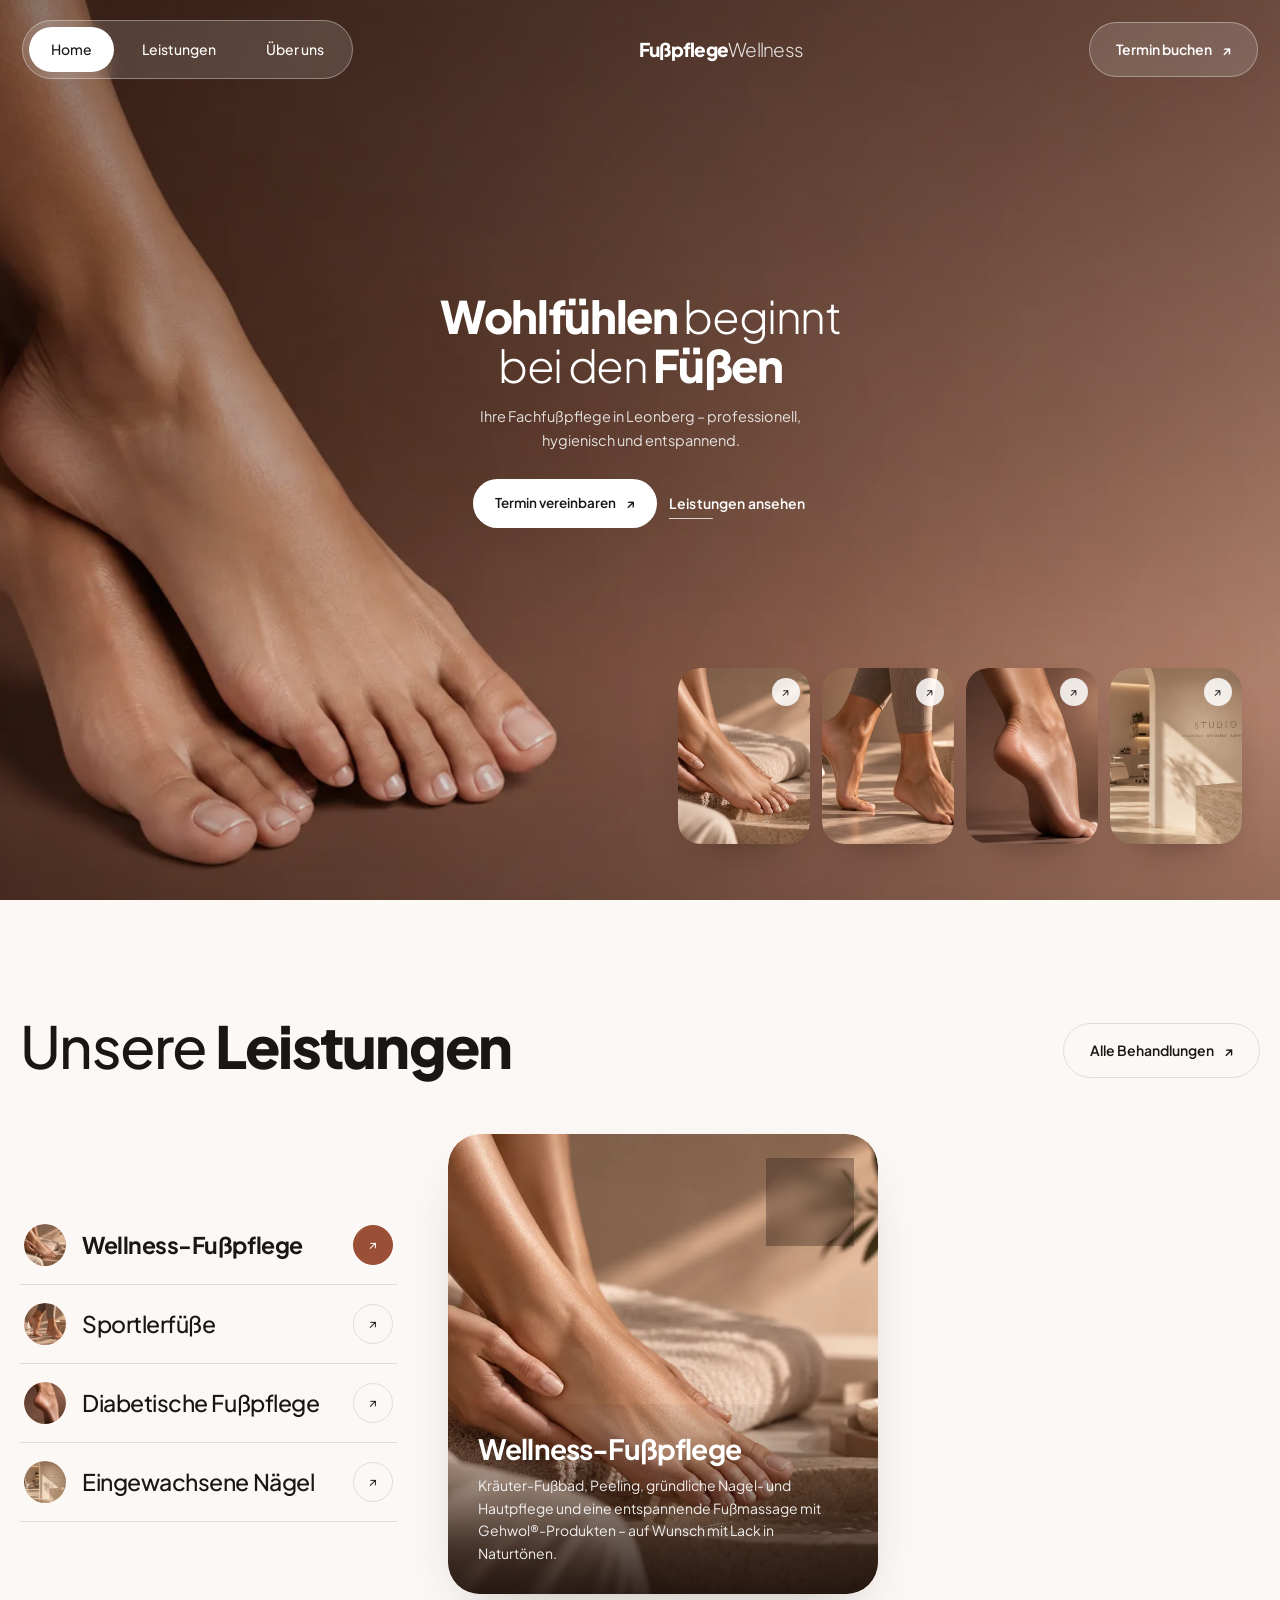
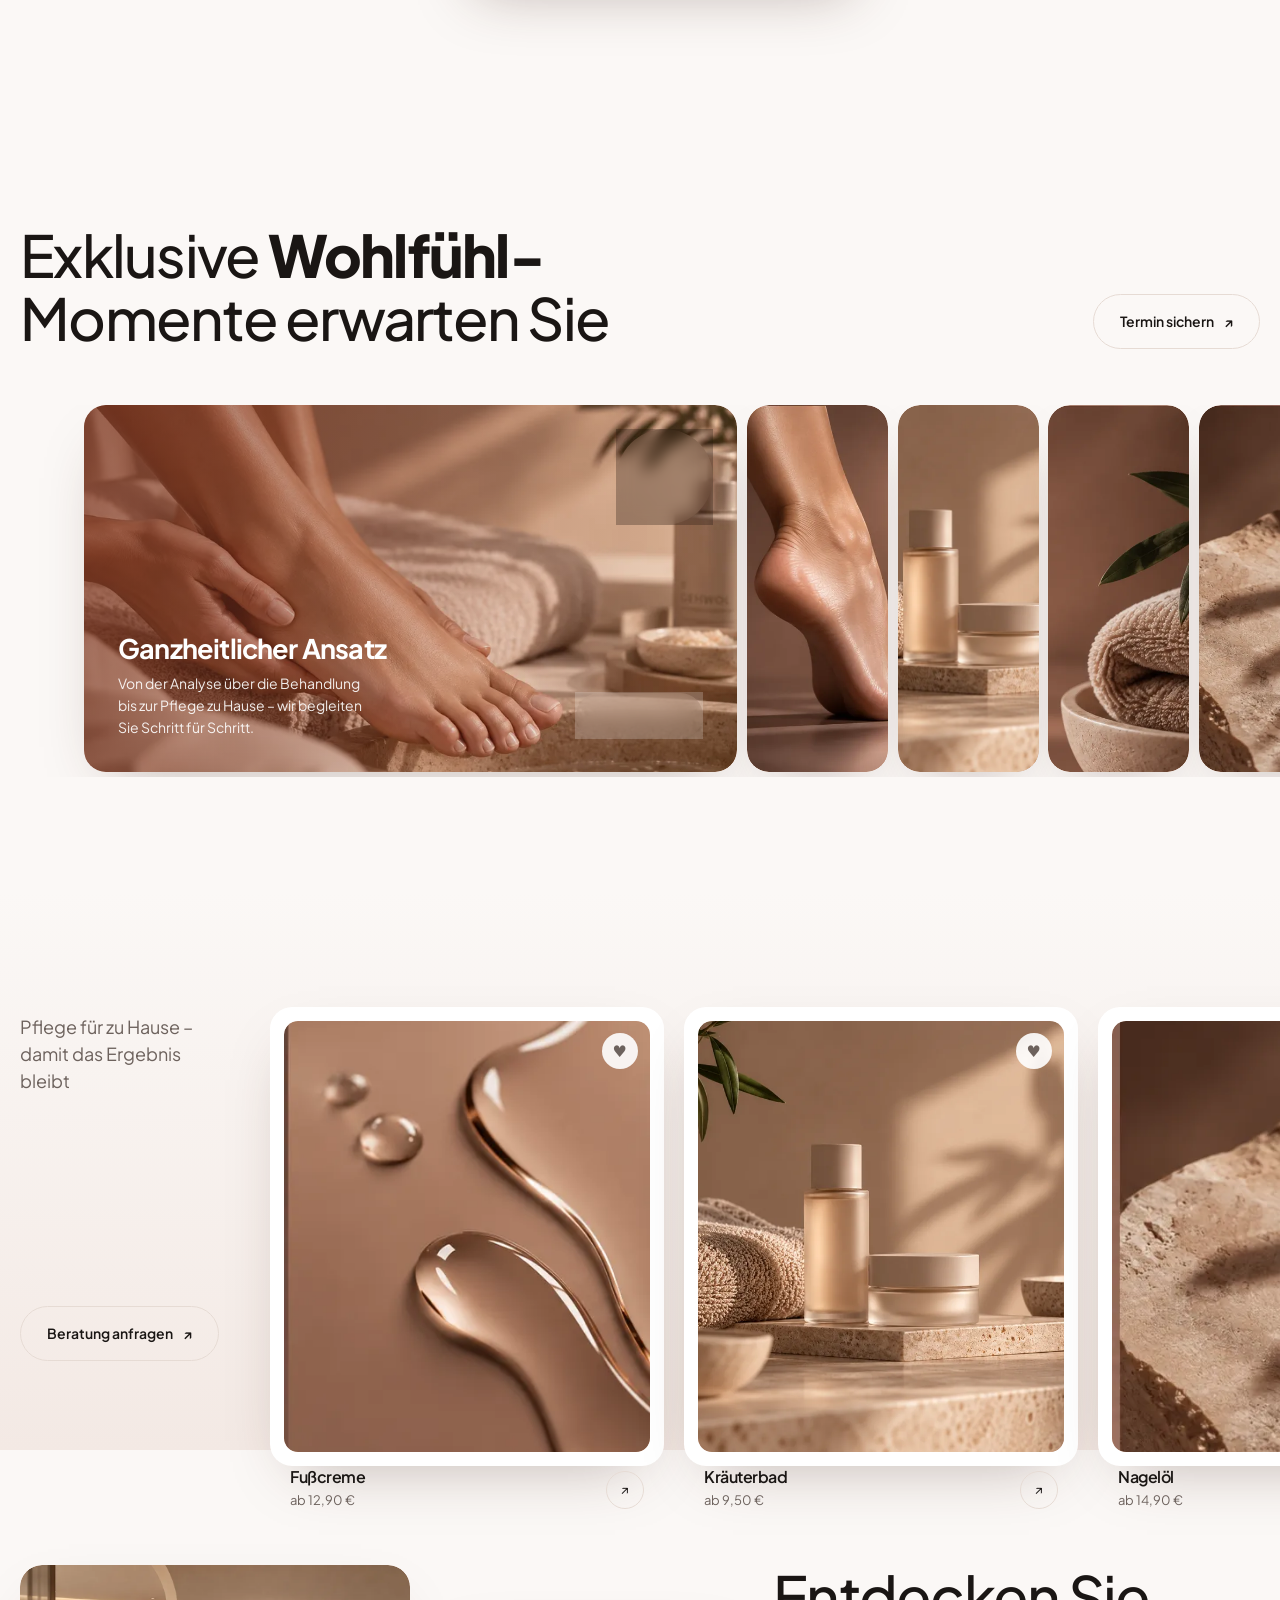
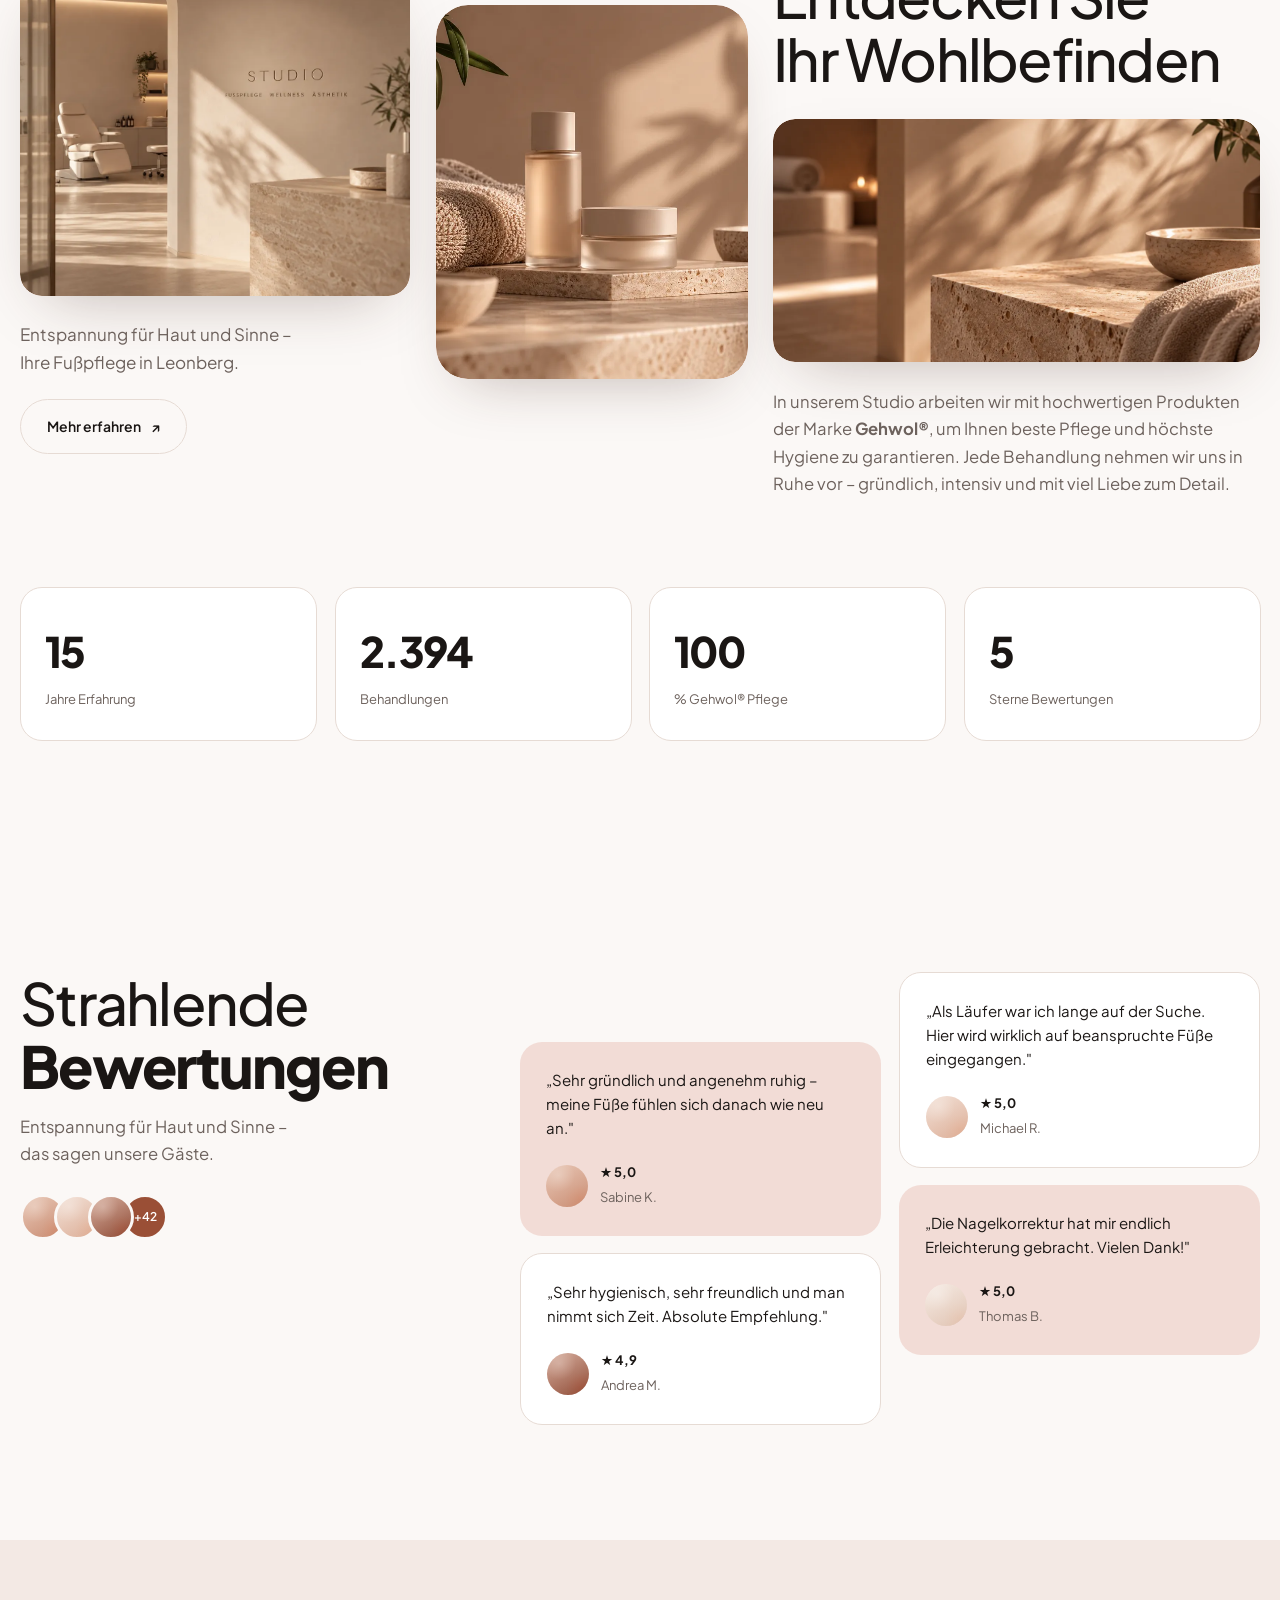
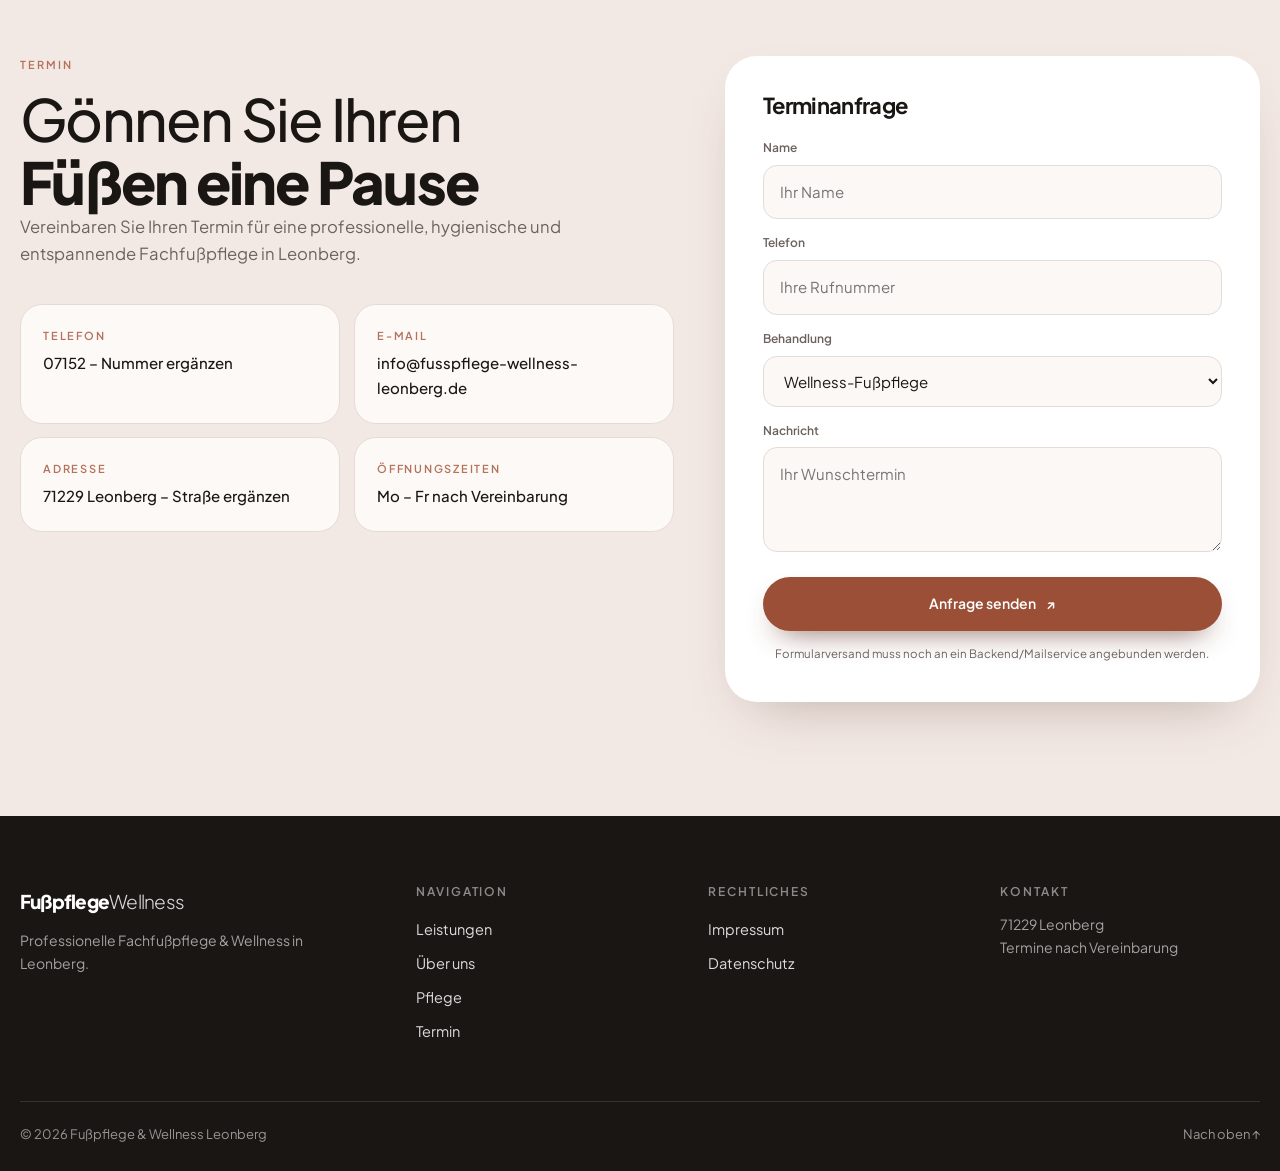
==== index.html @ e4eb4c69 "Pillenleiste und Termin-Button in der Glasoptik, zweite Hero-Aktion als Textlink - Die Navigationspi" ====
<!DOCTYPE html>
<html lang="de">
<head>
<meta charset="utf-8">
<meta name="viewport" content="width=device-width, initial-scale=1">
<title>Fachfußpflege Leonberg – Professionelle &amp; entspannende Behandlung</title>
<meta name="description" content="Fachfußpflege &amp; Wellness in Leonberg: Wellness-Fußpflege nach brasilianischer Art, Sportlerfüße, diabetische Fußpflege und Nagelkorrektur – hygienisch, gründlich und entspannend mit Gehwol®-Produkten.">
<meta name="theme-color" content="#f6efea">
<link rel="preconnect" href="https://fonts.googleapis.com">
<link rel="preconnect" href="https://fonts.gstatic.com" crossorigin>
<link href="https://fonts.googleapis.com/css2?family=Plus+Jakarta+Sans:wght@300;400;500;600;700;800&display=swap" rel="stylesheet">
<link rel="stylesheet" href="assets/css/style.css">
<link rel="icon" href="data:image/svg+xml,<svg xmlns='http://www.w3.org/2000/svg' viewBox='0 0 100 100'><text y='.9em' font-size='90'>🌿</text></svg>">
</head>
<body>

<div class="progress" id="progress"></div>

<header class="site-header" id="header">
  <div class="nav-shell">
    <button class="nav-burger" id="burger" aria-label="Menü öffnen" aria-expanded="false">
      <span></span><span></span><span></span>
    </button>
    <nav class="nav-pills" id="navPills">
      <a href="#home" class="pill is-active">Home</a>
      <a href="#leistungen" class="pill">Leistungen</a>
      <a href="#ueber-uns" class="pill">Über uns</a>
      <a href="#termin" class="pill pill-cta">Termin buchen</a>
    </nav>
  </div>

  <a href="#home" class="brand">Fußpflege<span>Wellness</span></a>

  <div class="nav-actions">
    <a href="#termin" class="btn btn-ghost">Termin buchen <i class="arr">↗</i></a>
  </div>
</header>

<!-- ══════════ HERO ══════════ -->
<section class="hero" id="home">
  <div class="hero-media" data-parallax>
    <img class="hero-img" src="assets/img/hero.webp" alt="Gepflegte Füße vor warmem Hintergrund" fetchpriority="high" decoding="async">
    <div class="hero-veil"></div>
  </div>

  <div class="hero-inner">
    <h1 class="hero-title">
      <span class="line" data-reveal><b>Wohlfühlen</b> beginnt</span>
      <span class="line" data-reveal>bei den <b>Füßen</b></span>
    </h1>
    <p class="hero-sub" data-reveal>
      Ihre Fachfußpflege in Leonberg – professionell,<br>hygienisch und entspannend.
    </p>
    <div class="hero-cta" data-reveal>
      <a href="#termin" class="btn btn-light">Termin vereinbaren <i class="arr">↗</i></a>
      <a href="#leistungen" class="hero-link">Leistungen ansehen</a>
    </div>
  </div>

  <div class="hero-cards" id="heroCards">
    <button class="hcard" data-tile="right" style="--d:520ms" data-svc-link="0"
            aria-label="Wellness-Fußpflege – zu den Leistungen springen">
      <div class="ph shot"><img src="assets/img/wellness.webp" alt="Wellness-Fußpflege" fetchpriority="high" decoding="async"></div>
      <span class="hcard-arrow">↗</span>
      <span class="hcard-body"><b>Wellness-Fußpflege</b><span>Bad, Peeling &amp; Massage</span></span>
    </button>
    <button class="hcard" data-tile="right" style="--d:840ms" data-svc-link="1"
            aria-label="Sportlerfüße – zu den Leistungen springen">
      <div class="ph shot"><img src="assets/img/sportler.webp" alt="Sportlerfüße" fetchpriority="high" decoding="async"></div>
      <span class="hcard-arrow">↗</span>
      <span class="hcard-body"><b>Sportlerfüße</b><span>Für beanspruchte Füße</span></span>
    </button>
    <button class="hcard" data-tile="right" style="--d:1160ms" data-svc-link="2"
            aria-label="Diabetische Fußpflege – zu den Leistungen springen">
      <div class="ph shot"><img src="assets/img/fuesse.webp" alt="Diabetische Fußpflege" fetchpriority="high" decoding="async"></div>
      <span class="hcard-arrow">↗</span>
      <span class="hcard-body"><b>Diabetische Fußpflege</b><span>Behutsam &amp; vorbeugend</span></span>
    </button>
    <button class="hcard" data-tile="right" style="--d:1480ms" data-svc-link="3"
            aria-label="Eingewachsene Nägel – zu den Leistungen springen">
      <div class="ph shot"><img src="assets/img/studio1.webp" alt="Eingewachsene Nägel" fetchpriority="high" decoding="async"></div>
      <span class="hcard-arrow">↗</span>
      <span class="hcard-body"><b>Eingewachsene Nägel</b><span>Korrektur mit Spange</span></span>
    </button>
  </div>

</section>

<!-- ══════════ LEISTUNGEN ══════════ -->
<section class="section services" id="leistungen">
  <div class="wrap head-row">
    <h2 class="h2" data-reveal>Unsere <b>Leistungen</b></h2>
    <a href="#termin" class="btn btn-outline" data-tile="right">Alle Behandlungen <i class="arr">↗</i></a>
  </div>

  <div class="services-grid">
    <ul class="svc-list" id="svcList">
      <li class="svc is-active" data-svc="0" data-tile="left" style="--d:0ms">
        <span class="svc-thumb ph shot"><img src="assets/img/t-wellness.webp" alt="Wellness-Fußpflege" loading="lazy" decoding="async"></span><span class="svc-name">Wellness-Fußpflege</span><span class="svc-go">↗</span>
      </li>
      <li class="svc" data-svc="1" data-tile="left" style="--d:90ms">
        <span class="svc-thumb ph shot"><img src="assets/img/t-sportler.webp" alt="Sportlerfüße" loading="lazy" decoding="async"></span><span class="svc-name">Sportlerfüße</span><span class="svc-go">↗</span>
      </li>
      <li class="svc" data-svc="2" data-tile="left" style="--d:180ms">
        <span class="svc-thumb ph shot"><img src="assets/img/t-diabetisch.webp" alt="Diabetische Fußpflege" loading="lazy" decoding="async"></span><span class="svc-name">Diabetische Fußpflege</span><span class="svc-go">↗</span>
      </li>
      <li class="svc" data-svc="3" data-tile="left" style="--d:270ms">
        <span class="svc-thumb ph shot"><img src="assets/img/t-eingewachsen.webp" alt="Eingewachsene Nägel" loading="lazy" decoding="async"></span><span class="svc-name">Eingewachsene Nägel</span><span class="svc-go">↗</span>
      </li>
    </ul>

    <div class="svc-stack" id="svcStack">
      <div class="svc-slot" data-tile="right" style="--d:0ms"><article class="svc-card is-active" data-pane="0">
        <div class="ph shot "><img src="assets/img/wellness.webp" alt="Wellness-Fußpflege" loading="lazy" decoding="async"></div>
        <div class="svc-badge"><i>↗</i><span>Details</span></div>
        <div class="svc-body">
          <h3>Wellness-Fußpflege</h3>
          <p>Kräuter-Fußbad, Peeling, gründliche Nagel- und Hautpflege und eine entspannende
             Fußmassage mit Gehwol®-Produkten – auf Wunsch mit Lack in Naturtönen.</p>
        </div>
      </article></div>
      <div class="svc-slot" data-tile="right" style="--d:120ms"><article class="svc-card" data-pane="1">
        <div class="ph shot "><img src="assets/img/sportler.webp" alt="Sportlerfüße" loading="lazy" decoding="async"></div>
        <div class="svc-badge"><i>↗</i><span>Details</span></div>
        <div class="svc-body">
          <h3>Sportlerfüße</h3>
          <p>Regeneration für stark beanspruchte Füße: Druckstellen, Hornhaut und beanspruchte
             Nägel werden schonend behandelt.</p>
        </div>
      </article></div>
      <div class="svc-slot" data-tile="right" style="--d:240ms"><article class="svc-card" data-pane="2">
        <!-- Platzhalter: "diabetische fusspflege.png" fehlt noch im Repo -->
        <div class="ph shot "><img src="assets/img/fuesse.webp" alt="Diabetische Fußpflege" loading="lazy" decoding="async"></div>
        <div class="svc-badge"><i>↗</i><span>Details</span></div>
        <div class="svc-body">
          <h3>Diabetische Fußpflege</h3>
          <p>Kosmetische Fachfußpflege zur Vorbeugung – besonders behutsam, hygienisch und
             aufmerksam auf jede Veränderung der Haut.</p>
        </div>
      </article></div>
      <div class="svc-slot" data-tile="right" style="--d:360ms"><article class="svc-card" data-pane="3">
        <!-- Platzhalter: "eingewachsene.png" fehlt noch im Repo -->
        <div class="ph shot "><img src="assets/img/studio1.webp" alt="Eingewachsene Nägel" loading="lazy" decoding="async"></div>
        <div class="svc-badge"><i>↗</i><span>Details</span></div>
        <div class="svc-body">
          <h3>Eingewachsene Nägel</h3>
          <p>Behandlung mit Nagelkorrektur-Spangensystemen – für spürbare Entlastung und ein
             gesundes Nagelwachstum.</p>
        </div>
      </article></div>
    </div>
  </div>
</section>

<!-- ══════════ ABLAUF ══════════ -->
<section class="section flow">
  <div class="wrap head-row">
    <h2 class="h2" data-reveal>Exklusive <b>Wohlfühl-</b><br>Momente erwarten Sie</h2>
    <a href="#termin" class="btn btn-outline" data-tile="right">Termin sichern <i class="arr">↗</i></a>
  </div>

  <div class="flow-rail">
    <article class="flow-card flow-lead" data-tile="left">
      <div class="ph shot"><img src="assets/img/wellness.webp" alt="Behandlung im Studio" loading="lazy" decoding="async"></div>
      <div class="flow-badge"><i>↗</i><span>Mehr Details</span></div>
      <div class="flow-body">
        <h3>Ganzheitlicher Ansatz</h3>
        <p>Von der Analyse über die Behandlung bis zur Pflege zu Hause – wir begleiten Sie Schritt für Schritt.</p>
      </div>
      <span class="chip"><i>✻</i> Fußpflege</span>
    </article>
    <article class="flow-card" data-tile="right" style="--d:120ms">
      <div class="ph shot"><img src="assets/img/fuesse.webp" alt="Gepflegte Füße" loading="lazy" decoding="async"></div>
    </article>
    <article class="flow-card" data-tile="right" style="--d:240ms">
      <div class="ph shot"><img src="assets/img/studio2.webp" alt="Pflegeprodukte" loading="lazy" decoding="async"></div>
    </article>
    <article class="flow-card" data-tile="right" style="--d:360ms">
      <div class="ph shot"><img src="assets/img/handtuecher.webp" alt="Frische Handtücher" loading="lazy" decoding="async"></div>
    </article>
    <article class="flow-card" data-tile="right" style="--d:480ms">
      <div class="ph shot"><img src="assets/img/travertin.webp" alt="Spa-Ambiente" loading="lazy" decoding="async"></div>
    </article>
  </div>
</section>

<!-- ══════════ PFLEGEPRODUKTE ══════════ -->
<section class="section products" id="pflege">
  <div class="wrap products-grid">
    <div class="products-intro">
      <p class="products-kicker" data-reveal>Pflege für zu Hause –<br>damit das Ergebnis bleibt</p>
      <a href="#kontakt" class="btn btn-outline" data-tile="left" style="--d:120ms">Beratung anfragen <i class="arr">↗</i></a>
    </div>

    <div class="product-cards">
      <article class="pcard" data-tile="left" style="--d:0ms">
        <div class="ph shot "><img src="assets/img/serum.webp" alt="Pflegeserum" loading="lazy" decoding="async"></div><button class="fav" aria-label="Merken">♥</button>
        <div class="pcard-foot"><div><h4>Fußcreme</h4><span>ab 12,90 €</span></div><i class="arr">↗</i></div>
      </article>
      <article class="pcard" data-tile="up" style="--d:130ms">
        <div class="ph shot "><img src="assets/img/studio2.webp" alt="Pflegeprodukte" loading="lazy" decoding="async"></div><button class="fav" aria-label="Merken">♥</button>
        <div class="pcard-foot"><div><h4>Kräuterbad</h4><span>ab 9,50 €</span></div><i class="arr">↗</i></div>
      </article>
      <article class="pcard" data-tile="right" style="--d:260ms">
        <div class="ph shot "><img src="assets/img/travertin.webp" alt="Nagelöl auf Travertin" loading="lazy" decoding="async"></div><button class="fav" aria-label="Merken">♥</button>
        <div class="pcard-foot"><div><h4>Nagelöl</h4><span>ab 14,90 €</span></div><i class="arr">↗</i></div>
      </article>
    </div>
  </div>
</section>

<!-- ══════════ ÜBER UNS ══════════ -->
<section class="section about" id="ueber-uns">
  <div class="wrap about-grid">
    <div class="about-left">
      <div class="tile tile-tall" data-tile="left"><div class="ph shot "><img src="assets/img/studio1.webp" alt="Unser Studio in Leonberg" loading="lazy" decoding="async"></div></div>
      <p class="about-note" data-reveal>Entspannung für Haut und Sinne –<br>Ihre Fußpflege in Leonberg.</p>
      <a href="#leistungen" class="btn btn-outline" data-tile="left" style="--d:120ms">Mehr erfahren <i class="arr">↗</i></a>
    </div>

    <div class="about-mid">
      <div class="tile tile-soft" data-tile="up" style="--d:140ms"><div class="ph shot "><img src="assets/img/studio2.webp" alt="Pflegeprodukte im Studio" loading="lazy" decoding="async"></div></div>
    </div>

    <div class="about-right">
      <h2 class="h2" data-reveal>Entdecken Sie<br>Ihr Wohlbefinden</h2>
      <div class="tile tile-wide" data-tile="right" style="--d:200ms"><div class="ph shot "><img src="assets/img/studio3.webp" alt="Behandlungsplatz im Studio" loading="lazy" decoding="async"></div></div>
      <p class="lead" data-reveal>
        In unserem Studio arbeiten wir mit hochwertigen Produkten der Marke <strong>Gehwol®</strong>,
        um Ihnen beste Pflege und höchste Hygiene zu garantieren. Jede Behandlung nehmen wir uns
        in Ruhe vor – gründlich, intensiv und mit viel Liebe zum Detail.
      </p>
    </div>
  </div>

  <div class="wrap stats">
    <div class="stat" data-tile="left"  style="--d:0ms"><b data-count="15">0</b><span>Jahre Erfahrung</span></div>
    <div class="stat" data-tile="up"    style="--d:90ms"><b data-count="2400">0</b><span>Behandlungen</span></div>
    <div class="stat" data-tile="up"    style="--d:180ms"><b data-count="100">0</b><span>% Gehwol® Pflege</span></div>
    <div class="stat" data-tile="right" style="--d:270ms"><b data-count="5">0</b><span>Sterne Bewertungen</span></div>
  </div>
</section>

<!-- ══════════ BEWERTUNGEN ══════════ -->
<section class="section reviews">
  <div class="wrap reviews-grid">
    <div class="reviews-intro">
      <h2 class="h2" data-reveal>Strahlende <b>Bewertungen</b></h2>
      <p class="lead" data-reveal>Entspannung für Haut und Sinne –<br>das sagen unsere Gäste.</p>
      <div class="avatars" data-tile="left" style="--d:120ms">
        <span class="av ph ph-a"></span><span class="av ph ph-b"></span><span class="av ph ph-c"></span>
        <span class="av av-more">+42</span>
      </div>
    </div>

    <div class="review-cards">
      <div class="rcol rcol-a">
        <blockquote class="rcard" data-tile="up" style="--d:120ms">
          <p>„Sehr gründlich und angenehm ruhig – meine Füße fühlen sich danach wie neu an."</p>
          <footer><span class="av ph ph-a"></span><div><b>★ 5,0</b><span>Sabine K.</span></div></footer>
        </blockquote>
        <blockquote class="rcard" data-tile="left" style="--d:300ms">
          <p>„Sehr hygienisch, sehr freundlich und man nimmt sich Zeit. Absolute Empfehlung."</p>
          <footer><span class="av ph ph-c"></span><div><b>★ 4,9</b><span>Andrea M.</span></div></footer>
        </blockquote>
      </div>
      <div class="rcol rcol-b">
        <blockquote class="rcard" data-tile="right" style="--d:200ms">
          <p>„Als Läufer war ich lange auf der Suche. Hier wird wirklich auf beanspruchte Füße eingegangen."</p>
          <footer><span class="av ph ph-b"></span><div><b>★ 5,0</b><span>Michael R.</span></div></footer>
        </blockquote>
        <blockquote class="rcard" data-tile="right" style="--d:380ms">
          <p>„Die Nagelkorrektur hat mir endlich Erleichterung gebracht. Vielen Dank!"</p>
          <footer><span class="av ph ph-d"></span><div><b>★ 5,0</b><span>Thomas B.</span></div></footer>
        </blockquote>
        <div class="rnav" data-tile="right" style="--d:480ms">
          <button class="hs-btn" aria-label="Zurück">←</button>
          <button class="hs-btn hs-btn-dark" aria-label="Weiter">→</button>
        </div>
      </div>
    </div>
  </div>
</section>

<!-- ══════════ TERMIN / KONTAKT ══════════ -->
<section class="section booking" id="termin">
  <div class="wrap booking-inner">
    <div class="booking-copy">
      <p class="eyebrow" data-reveal>Termin</p>
      <h2 class="h2" data-reveal>Gönnen Sie Ihren<br><b>Füßen eine Pause</b></h2>
      <p class="lead" data-reveal>Vereinbaren Sie Ihren Termin für eine professionelle, hygienische
        und entspannende Fachfußpflege in Leonberg.</p>

      <div class="info-tiles" id="kontakt">
        <a class="info" href="tel:+4971520000000" data-tile="left" style="--d:0ms">
          <span class="info-k">Telefon</span><span class="info-v">07152 – Nummer ergänzen</span>
        </a>
        <a class="info" href="mailto:info@fusspflege-wellness-leonberg.de" data-tile="up" style="--d:100ms">
          <span class="info-k">E-Mail</span><span class="info-v">info@fusspflege-wellness-leonberg.de</span>
        </a>
        <div class="info" data-tile="up" style="--d:200ms">
          <span class="info-k">Adresse</span><span class="info-v">71229 Leonberg – Straße ergänzen</span>
        </div>
        <div class="info" data-tile="left" style="--d:300ms">
          <span class="info-k">Öffnungszeiten</span><span class="info-v">Mo – Fr nach Vereinbarung</span>
        </div>
      </div>
    </div>

    <form class="booking-form" data-tile="right" style="--d:140ms" onsubmit="return false;">
      <h3>Terminanfrage</h3>
      <label>Name <input type="text" name="name" placeholder="Ihr Name" required></label>
      <label>Telefon <input type="tel" name="tel" placeholder="Ihre Rufnummer" required></label>
      <label>Behandlung
        <select name="service">
          <option>Wellness-Fußpflege</option>
          <option>Sportlerfüße</option>
          <option>Diabetische Fußpflege</option>
          <option>Eingewachsene Nägel / Nagelkorrektur</option>
        </select>
      </label>
      <label>Nachricht <textarea name="msg" rows="3" placeholder="Ihr Wunschtermin"></textarea></label>
      <button class="btn btn-dark btn-block" type="submit">Anfrage senden <i class="arr">↗</i></button>
      <p class="form-note">Formularversand muss noch an ein Backend/Mailservice angebunden werden.</p>
    </form>
  </div>
</section>

<footer class="site-footer">
  <div class="wrap footer-grid">
    <div data-tile="left">
      <a href="#home" class="brand brand-foot">Fußpflege<span>Wellness</span></a>
      <p>Professionelle Fachfußpflege &amp; Wellness in Leonberg.</p>
    </div>
    <nav data-tile="up" style="--d:100ms">
      <h4>Navigation</h4>
      <a href="#leistungen">Leistungen</a><a href="#ueber-uns">Über uns</a>
      <a href="#pflege">Pflege</a><a href="#termin">Termin</a>
    </nav>
    <nav data-tile="up" style="--d:200ms">
      <h4>Rechtliches</h4>
      <a href="impressum.html">Impressum</a><a href="datenschutz.html">Datenschutz</a>
    </nav>
    <div data-tile="right" style="--d:300ms">
      <h4>Kontakt</h4>
      <p>71229 Leonberg<br>Termine nach Vereinbarung</p>
    </div>
  </div>
  <div class="wrap footer-bar"><span>© <span id="yr"></span> Fußpflege &amp; Wellness Leonberg</span><a href="#home">Nach oben ↑</a></div>
</footer>

<script src="assets/js/main.js"></script>
</body>
</html>
---- assets/css/style.css ----
/* ============ Tokens ============ */
:root{
  --bg:#fbf8f6; --bg-2:#f3e9e4; --ink:#1a1614; --ink-2:#6d625d;
  --line:#e6dbd4; --card:#ffffff;
  --nude:#e7cfc4; --nude-2:#d8b6a6; --clay:#b5715a; --terra:#a8523c;
  --accent:#9a4f36; --accent-hi:#b25e40; --glass:rgba(74,34,21,.72);
  --rose:#f2dcd6; --shadow:0 24px 60px -28px rgba(70,40,30,.35);
  --r-s:14px; --r-m:22px; --r-l:32px; --r-xl:44px;
  --ease:cubic-bezier(.22,.85,.28,1);
  --wrap:1240px;
}
*,*::before,*::after{box-sizing:border-box}
html{overflow-x:hidden;overflow-x:clip}
body{margin:0;background:var(--bg);color:var(--ink);
  font:400 16px/1.65 'Plus Jakarta Sans',system-ui,-apple-system,Segoe UI,sans-serif;
  -webkit-font-smoothing:antialiased;overflow-x:hidden;overflow-x:clip}
img{max-width:100%;display:block}
a{color:inherit;text-decoration:none}
h1,h2,h3,h4{margin:0;letter-spacing:-.03em;line-height:1.08;font-weight:500}
p{margin:0}
button,input,select,textarea{font:inherit;color:inherit}
.wrap{width:min(100% - 40px,var(--wrap));margin-inline:auto}
.section{padding:clamp(70px,9vw,130px) 0;position:relative}
.h2{font-size:clamp(30px,4.6vw,58px)}
.h2 b{font-weight:800}
.lead{color:var(--ink-2);font-size:clamp(15px,1.3vw,17px);max-width:52ch}
.eyebrow{text-transform:uppercase;letter-spacing:.18em;font-size:11px;font-weight:600;color:var(--clay);margin-bottom:14px}

/* ============ Reveal / Fly-in ============ */
/* data-tile="left|right|up|zoom"  ·  --d steuert den Stagger */
[data-reveal],[data-tile]{opacity:0;will-change:transform,opacity,filter}
[data-reveal]{transform:translateY(24px);filter:blur(6px);
  transition:opacity .8s var(--ease) var(--d,0ms),transform .9s var(--ease) var(--d,0ms),filter .8s var(--ease) var(--d,0ms)}
[data-tile]{filter:blur(12px);
  transform:translate3d(0,60px,0) scale(.94);
  transition:opacity .9s var(--ease) var(--d,0ms),transform 1.05s var(--ease) var(--d,0ms),filter .9s var(--ease) var(--d,0ms)}
[data-tile="left"] {transform:translate3d(-90px,26px,0) scale(.94) rotate(-1.6deg)}
[data-tile="right"]{transform:translate3d(90px,26px,0)  scale(.94) rotate(1.6deg)}
[data-tile="up"]   {transform:translate3d(0,80px,0)     scale(.93)}
[data-tile="zoom"] {transform:scale(.86)}
.in-view{opacity:1!important;transform:none!important;filter:none!important}
@media (prefers-reduced-motion:reduce){
  [data-reveal],[data-tile]{opacity:1;transform:none;filter:none;transition:none}
}

/* ============ Placeholder-Bildflächen ============ */
.ph{position:relative;width:100%;height:100%;border-radius:inherit;overflow:hidden;
  background:linear-gradient(140deg,var(--nude),var(--rose) 45%,var(--nude-2));isolation:isolate}
.ph::after{content:"";position:absolute;inset:0;
  background:radial-gradient(60% 60% at 30% 25%,rgba(255,255,255,.55),transparent 65%),
             radial-gradient(50% 50% at 80% 80%,rgba(168,82,60,.28),transparent 70%);
  mix-blend-mode:soft-light}
.ph-a{background:linear-gradient(150deg,#e9c9b8,#c98c72)}
.ph-b{background:linear-gradient(150deg,#f3e2d8,#dcae97)}
.ph-c{background:linear-gradient(150deg,#d8b0a0,#8f4c37)}
.ph-d{background:linear-gradient(150deg,#f6ece5,#e0c3b2)}
.ph-e{background:linear-gradient(150deg,#c47a5e,#7e3a27)}
.ph-f{background:linear-gradient(150deg,#fbf1ec,#e9d3c8)}
.ph-g{background:linear-gradient(150deg,#f7e7de,#dfbcab)}
.ph-h{background:linear-gradient(150deg,#eed7ca,#c9927a)}
.ph-hero{background:linear-gradient(120deg,#7d4634,#c08a72 45%,#e3c1b1)}

/* Fotos: die Verlaufsfläche bleibt als Ladeplatzhalter darunter stehen */
.shot{background:linear-gradient(150deg,#e9d5ca,#c79a83)}
.shot::after{content:none}
.shot>img{position:absolute;inset:0;width:100%;height:100%;object-fit:cover;
  border-radius:inherit;opacity:0;
  transition:opacity .7s var(--ease),transform .8s var(--ease)}
/* Beim Hover zieht das Motiv leicht an - gilt fuer alle Bildkacheln. */
.tile:hover .shot>img,
.svc-card:hover .shot>img,
.flow-card:hover .shot>img,
.pcard:hover .shot>img,
.svc:hover .svc-thumb>img{transform:scale(1.07)}
.shot>img.loaded,.no-js .shot>img{opacity:1}
.svc-thumb.shot>img{position:static;border-radius:50%}

/* ============ Buttons ============ */
.btn{display:inline-flex;align-items:center;gap:10px;border:0;cursor:pointer;
  padding:15px 26px;border-radius:999px;font-size:14px;font-weight:600;white-space:nowrap;
  transition:transform .35s var(--ease),background .35s,color .35s,box-shadow .35s}
.btn:hover{transform:translateY(-2px)}
.btn .arr{font-style:normal;transition:transform .35s var(--ease)}
.btn:hover .arr{transform:translate(3px,-3px)}
.btn-dark{background:var(--accent);color:#fff;box-shadow:0 14px 30px -16px rgba(90,40,25,.85)}
.btn-dark:hover{background:var(--accent-hi)}
.btn-light{background:#fff;color:var(--ink);box-shadow:var(--shadow)}
.btn-outline{background:transparent;color:var(--ink);border:1px solid var(--line)}
.btn-outline:hover{background:var(--accent);color:#fff;border-color:var(--accent)}
.btn-ghost{background:rgba(255,255,255,.14);color:#fff;border:1px solid rgba(255,255,255,.35);backdrop-filter:blur(8px)}
.btn-ghost:hover{background:rgba(255,255,255,.24)}
/* Zweite Hero-Aktion: reiner Text mit mitwachsender Unterstreichung. */
.hero-link{position:relative;align-self:center;color:#fff;font-size:14px;font-weight:600;
  padding:13px 2px;letter-spacing:.01em}
.hero-link::after{content:"";position:absolute;left:2px;right:2px;bottom:9px;height:1px;
  background:currentColor;transform:scaleX(.32);transform-origin:left;opacity:.75;
  transition:transform .45s var(--ease),opacity .45s}
.hero-link:hover::after{transform:scaleX(1);opacity:1}
.btn-block{width:100%;justify-content:center;margin-top:6px}

/* ============ Header ============ */
.progress{position:fixed;top:0;left:0;height:3px;width:0;z-index:100;
  background:linear-gradient(90deg,var(--clay),var(--nude));transition:width .1s linear}
.site-header{position:fixed;top:14px;left:0;right:0;z-index:90;
  display:flex;align-items:center;justify-content:space-between;gap:20px;
  width:min(100% - 32px,1520px);margin-inline:auto;
  padding:6px}
.nav-shell,.nav-actions{display:flex;align-items:center;gap:10px}
.nav-pills{display:flex;gap:6px;padding:6px;border-radius:999px;
  background:rgba(255,255,255,.14);border:1px solid rgba(255,255,255,.35);
  backdrop-filter:blur(8px);transition:border-color .4s}
/* Ueber den hellen Abschnitten traegt das helle Glas keine weisse Schrift -
   dort wechseln Text und Rand auf die dunkle Variante. */
.scrolled .nav-pills{border-color:rgba(26,22,20,.14)}
.scrolled .pill:not(.is-active){color:var(--ink)}
.scrolled .pill:not(.is-active):hover{background:rgba(26,22,20,.06)}
/* Auf hellem Grund hebt sich die aktive Pille sonst kaum ab. */
.scrolled .pill.is-active{box-shadow:0 3px 12px -5px rgba(60,35,25,.55)}
.pill:not(.pill-cta){padding:11px 22px;border-radius:999px;font-size:14px;font-weight:500;color:#fff;
  transition:background .35s,color .35s}
.pill.is-active{background:#fff;color:var(--ink)}
.pill:not(.is-active):hover{background:rgba(255,236,228,.16)}
.pill-cta{display:none;padding:13px 22px;border-radius:999px;font-size:14px;font-weight:600}
.nav-burger{width:44px;height:44px;border-radius:0;display:none;place-items:center;gap:5px;
  flex-direction:column;background:none;border:0;padding:0;cursor:pointer}
.nav-burger span{width:22px;height:2px;background:#fff;border-radius:2px;transition:.35s var(--ease)}
.nav-burger[aria-expanded="true"] span:nth-child(1){transform:translateY(6.6px) rotate(45deg)}
.nav-burger[aria-expanded="true"] span:nth-child(2){opacity:0}
.nav-burger[aria-expanded="true"] span:nth-child(3){transform:translateY(-6.6px) rotate(-45deg)}
.brand{font-size:19px;font-weight:800;letter-spacing:-.04em;color:#fff;
  transition:opacity .4s var(--ease),transform .4s var(--ease)}
.nav-actions{transition:opacity .4s var(--ease),transform .4s var(--ease)}
@media (min-width:821px){
  .scrolled .brand,.scrolled .nav-actions{
    opacity:0;visibility:hidden;transform:translateY(-8px)}
}
.brand span{font-weight:300;opacity:.85}
.icon-btn{width:52px;height:52px;display:grid;place-items:center;border-radius:50%;
  background:rgba(255,255,255,.16);backdrop-filter:blur(14px);border:1px solid rgba(255,255,255,.28)}
.icon-btn svg{width:19px;height:19px;fill:none;stroke:#fff;stroke-width:1.7;stroke-linecap:round}

/* ============ Hero ============ */
.hero{position:relative;min-height:100svh;display:flex;flex-direction:column;justify-content:center;
  padding:130px 0 210px;overflow:hidden}
.hero-media{position:absolute;inset:0;z-index:-2}
.hero-media{background:linear-gradient(245deg,#6a3f2e,#a0705d 46%,#c29685 78%)}
/* Das Motiv ist ein breites Banner; die Fuesse liegen buendig an einer Kante.
   Die Datei ist bereits gespiegelt, hier wird nur noch rechtsbuendig
   ausgerichtet und leicht herangezoomt, damit die Kacheln sie wie in den
   Referenzen ueberlappen. Links bleibt Flaeche fuer die Headline. */
.hero-img{width:100%;height:100%;object-fit:cover;object-position:left bottom}
@media (max-width:820px){.hero-img{object-position:17% bottom}}
.hero-veil{position:absolute;inset:0;
  background:linear-gradient(to bottom,rgba(30,17,12,.5) 0%,rgba(30,17,12,.28) 46%,rgba(30,17,12,.12) 72%),
             linear-gradient(to top,rgba(30,17,12,.22),transparent 22%)}
.hero-inner{width:min(100% - 40px,var(--wrap));margin-inline:auto;color:#fff;
  display:flex;flex-direction:column;align-items:center;text-align:center}
.hero-inner>*{max-width:min(100%,660px)}
.hero-title{font-size:clamp(27px,3.5vw,46px);font-weight:300}
.hero-title .line{display:block}
.hero-title b{font-weight:800}
.hero-sub{margin-top:16px;color:rgba(255,255,255,.84);font-size:14.5px}
.hero-cta{margin-top:26px;display:flex;gap:10px;flex-wrap:wrap;justify-content:center}
.hero-cta .btn{padding:13px 22px;font-size:13.5px}
.hero-play{position:absolute;right:6%;top:13%;display:flex;align-items:center;gap:14px;color:#fff}
.play-ring{width:72px;height:72px;border-radius:50%;display:grid;place-items:center;
  border:1px solid rgba(255,255,255,.5);transition:transform .5s var(--ease),background .4s}
.play-ring i{font-style:normal;font-size:15px}
.hero-play:hover .play-ring{background:rgba(255,255,255,.18);transform:scale(1.08)}
.play-label{font-size:13px;line-height:1.35;opacity:.9}
.hero-cards{position:absolute;right:3%;bottom:56px;z-index:2;display:flex;gap:12px;max-width:64vw}
/* Die Motive sind Hochformat - die Kacheln folgen dem Seitenverhaeltnis, sonst
   steht der helle Bildhintergrund als Kasten im dunklen Hero. */
/* Die vier Kacheln kommen bewusst langsam und deutlich versetzt herein - der
   Einflug soll sichtbar sein, nicht nur aufblitzen. */
.hero-cards [data-tile]{
  transform:translate3d(130px,34px,0) scale(.9) rotate(2deg);
  transition:opacity 1.5s var(--ease) var(--d,0ms),
             transform 2s var(--ease) var(--d,0ms),
             filter 1.5s var(--ease) var(--d,0ms)}
.hcard{position:relative;width:132px;aspect-ratio:3/4;border-radius:var(--r-m);overflow:hidden;
  padding:0;border:0;cursor:pointer;background:none;text-align:left;
  box-shadow:0 18px 40px -26px rgba(40,20,12,.7);
  transition:transform .55s var(--ease),box-shadow .55s var(--ease)}
.hcard:hover,.hcard:focus-visible{transform:translateY(-10px);
  box-shadow:0 26px 54px -24px rgba(40,20,12,.8)}
.hcard .ph{position:absolute;inset:0;border-radius:inherit;background:none}
.hcard img{transform:scale(1.06);transition:transform .8s var(--ease),opacity .7s var(--ease)}
.hcard:hover img,.hcard:focus-visible img{transform:scale(1.16)}
.hcard-arrow{position:absolute;top:10px;right:10px;width:28px;height:28px;border-radius:50%;
  display:grid;place-items:center;background:rgba(255,255,255,.85);font-size:12px;
  transition:transform .4s var(--ease),opacity .4s}
.hcard:hover .hcard-arrow{transform:rotate(45deg) scale(1.05)}
/* Ueberschrift und Text liegen still unter einem Verlauf und kommen beim
   Hover hoch. */
.hcard-body{position:absolute;left:0;right:0;bottom:0;padding:14px 12px;color:#fff;z-index:2;
  display:flex;flex-direction:column;gap:5px;
  background:linear-gradient(to top,rgba(25,14,10,.9),rgba(25,14,10,.45) 55%,transparent);
  opacity:0;transform:translateY(14px);
  transition:opacity .45s var(--ease),transform .5s var(--ease)}
.hcard:hover .hcard-body,.hcard:focus-visible .hcard-body{opacity:1;transform:none}
.hcard-body b{font-size:13px;font-weight:700;line-height:1.25}
.hcard-body span{font-size:10.5px;line-height:1.45;opacity:.85}

.hero-foot{position:absolute;left:0;right:0;bottom:38px;z-index:3;
  width:min(100% - 40px,1440px);margin-inline:auto;
  display:flex;align-items:center;justify-content:space-between;gap:24px;flex-wrap:wrap}
.hero-tags{display:flex;gap:10px;flex-wrap:wrap;max-width:640px}
.hero-slider{display:flex;align-items:center;gap:14px;color:#fff}
.hs-num{font-size:15px;font-weight:600;letter-spacing:.04em}
.hs-dim{opacity:.55}
.hs-bar{position:relative;width:clamp(120px,18vw,260px);height:2px;
  background:rgba(255,255,255,.35);border-radius:2px;overflow:hidden}
.hs-bar i{position:absolute;inset:0 auto 0 0;width:25%;background:#fff;border-radius:2px;
  transition:width .6s var(--ease)}
.hs-btn{width:44px;height:44px;border-radius:50%;cursor:pointer;font-size:15px;
  background:rgba(255,255,255,.16);border:1px solid rgba(255,255,255,.32);
  color:#fff;backdrop-filter:blur(10px);transition:.35s var(--ease)}
.hs-btn:hover{transform:translateY(-2px);background:rgba(255,255,255,.3)}
.hs-btn-dark{background:#fff;color:var(--ink);border-color:#fff}
.tag{display:inline-flex;align-items:center;gap:9px;padding:12px 20px;border-radius:999px;
  background:rgba(255,255,255,.12);border:1px solid rgba(255,255,255,.26);backdrop-filter:blur(12px);
  color:#fff;font-size:13.5px;font-weight:500;transition:background .35s,transform .35s var(--ease)}
.tag:hover{background:rgba(255,255,255,.24);transform:translateY(-3px)}
.tag i{font-style:normal;opacity:.7}

/* ============ About ============ */
.about-grid{display:grid;grid-template-columns:1fr .8fr 1.25fr;gap:26px;align-items:start}
.tile{border-radius:var(--r-m);overflow:hidden;box-shadow:var(--shadow)}
.tile-tall{aspect-ratio:4/3.4}
.tile-soft{aspect-ratio:3/3.6;border-radius:var(--r-l);margin-top:40px}
.tile-wide{aspect-ratio:16/8;margin:28px 0 26px;border-radius:var(--r-m)}
.about-note{margin:24px 0 22px;font-size:17px;color:var(--ink-2);max-width:30ch}
.stats{display:grid;grid-template-columns:repeat(4,1fr);gap:18px;margin-top:clamp(50px,7vw,90px)}
.stat{background:var(--card);border:1px solid var(--line);border-radius:var(--r-m);padding:28px 24px}
.stat b{display:block;font-size:clamp(28px,3.4vw,42px);font-weight:800;letter-spacing:-.04em}
.stat span{font-size:13px;color:var(--ink-2)}

/* ============ Services ============ */
.head-row{display:flex;align-items:flex-end;justify-content:space-between;gap:24px;
  flex-wrap:wrap;margin-bottom:clamp(34px,5vw,56px)}
.services-grid{width:min(100% - 40px,var(--wrap));margin-inline:auto;display:grid;
  grid-template-columns:.72fr 1.55fr;gap:clamp(28px,4vw,60px);align-items:center}
.svc-list{list-style:none;margin:0;padding:0}
.svc{display:flex;align-items:center;gap:16px;padding:18px 4px;border-bottom:1px solid var(--line);
  cursor:pointer;transition:padding-left .4s var(--ease)}
.svc:hover{padding-left:10px}
.svc-thumb{width:42px;height:42px;border-radius:50%;flex:0 0 auto}
.svc-name{flex:1;font-size:clamp(17px,2vw,23px);font-weight:500;letter-spacing:-.02em}
.svc-go{width:40px;height:40px;flex:0 0 auto;border-radius:50%;display:grid;place-items:center;
  border:1px solid var(--line);font-size:13px;transition:.4s var(--ease)}
.svc.is-active .svc-go,.svc:hover .svc-go{background:var(--accent);color:#fff;border-color:var(--accent);transform:rotate(0)}
.svc.is-active .svc-name{font-weight:700}
/* Die Karten liegen als Stapel uebereinander: die aktive vorn, die uebrigen
   versetzt und verkleinert dahinter. Der Reveal sitzt auf .svc-slot, damit er
   die Stapel-Transformation der Karte nicht ueberschreibt. */
.svc-stack{position:relative;aspect-ratio:16/9;max-height:min(460px,52vh);
  margin-right:calc(-1 * max(20px,(100vw - var(--wrap))/2 + 20px))}
/* --i ist der Abstand zur aktiven Karte: 0 vorn, danach nach rechts versetzt
   und verkleinert. Beim Wechsel ruecken alle eine Position nach vorn. */
.svc-slot{position:absolute;inset:0;z-index:calc(10 - var(--i,0))}
.svc-card{position:absolute;inset:0;border-radius:var(--r-l);overflow:hidden;
  width:min(430px,64%);box-shadow:var(--shadow);cursor:pointer;
  transform:translateX(calc(var(--i,0) * 41%)) scale(calc(1 - var(--i,0) * .05));
  transform-origin:left center;
  transition:transform .8s var(--ease),filter .8s var(--ease),opacity .55s var(--ease)}
/* Die abgeloeste Karte wuerde sonst quer auf den letzten Stapelplatz springen.
   Stattdessen zieht sie nach links weg und blendet aus; erst danach nimmt sie
   ihre Position hinten im Stapel ein - ohne Animation, damit man den Sprung
   nicht sieht. */
/* Die abgeloeste Karte wuerde sonst quer auf den letzten Stapelplatz springen.
   Sie zieht nach links weg und blendet aus; ihren Platz hinten nimmt sie erst
   danach ein, ohne Animation. */
.svc-slot.is-leaving{z-index:20}
.svc-slot.is-leaving .svc-card{
  transform:translateX(-42%) scale(.9);opacity:0;filter:blur(5px)}
.svc-slot.is-settling .svc-card{transition:none}
.svc-card:not(.is-active){filter:brightness(calc(1 - var(--i,0) * .06)) saturate(.92)}
.svc-card .ph{position:absolute;inset:0}
.svc-body{position:absolute;left:0;right:0;bottom:0;z-index:2;padding:30px;color:#fff;
  background:linear-gradient(to top,rgba(25,14,10,.88),rgba(25,14,10,.05))}
.svc-body h3{font-size:clamp(20px,2.4vw,28px);font-weight:700;margin-bottom:10px}
.svc-body p{font-size:14px;line-height:1.6;max-width:46ch;opacity:.9}
.svc-badge{position:absolute;top:24px;right:24px;z-index:2;width:88px;height:88px;
  border-radius:50%;display:grid;place-content:center;justify-items:center;gap:4px;
  color:#fff;font-size:11px;background:rgba(35,20,15,.32);backdrop-filter:blur(8px);
  border:1px solid rgba(255,255,255,.3);transition:transform .5s var(--ease)}
.svc-badge i{font-style:normal;font-size:15px}
.svc-card:hover .svc-badge{transform:scale(1.08)}
.svc-card .svc-badge,.svc-card .svc-body{opacity:0;transition:opacity .5s var(--ease)}
.svc-card.is-active .svc-badge,.svc-card.is-active .svc-body{opacity:1}

/* ============ Flow ============ */
/* Breite Leitkarte links, schmalere Bildkarten daneben, die zum rechten Rand
   auslaufen - Kopfzeile und Leitkarte stehen auf derselben Fluchtlinie. */
/* Die Reihe ist gegenueber der Ueberschrift eingerueckt; die breite Leitkachel
   ist ein 16:9-Rechteck, die schmalen Bildkacheln laufen zum rechten Rand aus. */
.flow-rail{width:100%;padding-left:calc(max(20px,(100vw - var(--wrap))/2) + 5vw);padding-right:0;
  display:flex;gap:10px;align-items:stretch;height:clamp(250px,29vw,440px);
  overflow-x:auto;scrollbar-width:none;padding-bottom:4px}
.flow-rail::-webkit-scrollbar{display:none}
.flow-card{position:relative;flex:0 0 auto;height:100%;width:clamp(100px,11vw,160px);
  border-radius:var(--r-m);overflow:hidden;box-shadow:var(--shadow)}
.flow-card .ph{position:absolute;inset:0}
.flow-lead{width:auto;aspect-ratio:16/9}
.flow-lead::after{content:"";position:absolute;inset:0;
  background:linear-gradient(105deg,rgba(120,52,34,.72),rgba(120,52,34,.18) 62%,transparent)}
.flow-badge{position:absolute;top:24px;right:24px;z-index:2;width:96px;height:96px;
  border-radius:50%;display:grid;place-content:center;justify-items:center;gap:4px;
  color:#fff;font-size:11px;background:rgba(35,20,15,.3);backdrop-filter:blur(8px);
  border:1px solid rgba(255,255,255,.3);transition:transform .5s var(--ease)}
.flow-badge i{font-style:normal;font-size:15px}
.flow-card:hover .flow-badge{transform:scale(1.08)}
.flow-body{position:absolute;left:0;right:0;bottom:0;z-index:2;
  padding:clamp(22px,3vw,34px);color:#fff;display:flex;flex-direction:column;gap:10px}
.flow-body h3{font-size:clamp(20px,2.3vw,27px);font-weight:700}
.flow-body p{font-size:14px;line-height:1.55;opacity:.9;max-width:26ch}
.chip{position:absolute;right:clamp(22px,3vw,34px);bottom:clamp(22px,3vw,34px);z-index:3;
  display:inline-flex;gap:8px;align-items:center;padding:11px 20px;border-radius:999px;
  background:rgba(255,255,255,.2);border:1px solid rgba(255,255,255,.32);
  backdrop-filter:blur(10px);color:#fff;font-size:13px;font-weight:500}
.chip i{font-style:normal;opacity:.75}

/* ============ Products ============ */
.products{background:linear-gradient(180deg,var(--bg),var(--bg-2))}
.products-grid{display:grid;grid-template-columns:.7fr 1.6fr;gap:clamp(30px,4vw,60px)}
.products-intro{display:flex;flex-direction:column;justify-content:space-between;gap:40px;padding:6px 0 40px}
.products-kicker{font-size:clamp(15px,1.5vw,18px);color:var(--ink-2);line-height:1.5;max-width:26ch}
.products-intro .btn{align-self:flex-start}
.product-cards{display:grid;grid-template-columns:repeat(3,1fr);gap:20px}
.pcard{position:relative;background:var(--card);border-radius:var(--r-m);padding:14px;
  box-shadow:var(--shadow);transition:transform .5s var(--ease)}
.pcard:hover{transform:translateY(-10px)}
.pcard .ph{aspect-ratio:1/1;border-radius:var(--r-s)}
.fav{position:absolute;top:26px;right:26px;width:36px;height:36px;border-radius:50%;border:0;
  background:rgba(255,255,255,.9);cursor:pointer;color:var(--ink-2);transition:.3s}
.fav:hover,.fav.on{color:var(--terra);transform:scale(1.1)}
.pcard-foot{display:flex;align-items:center;justify-content:space-between;gap:12px;padding:16px 6px 6px}
.pcard-foot h4{font-size:16px;font-weight:600}
.pcard-foot span{font-size:13px;color:var(--ink-2)}
.pcard-foot .arr{font-style:normal;width:38px;height:38px;flex:0 0 auto;border-radius:50%;
  display:grid;place-items:center;border:1px solid var(--line);font-size:13px;transition:.35s}
.pcard:hover .arr{background:var(--accent);color:#fff;border-color:var(--accent)}

/* ============ Reviews ============ */
.reviews-grid{display:grid;grid-template-columns:.85fr 1.4fr;gap:clamp(30px,4vw,60px)}
.reviews-intro .lead{margin-top:16px}
.avatars{display:flex;margin-top:26px}
.av{width:46px;height:46px;border-radius:50%;border:3px solid var(--bg);margin-left:-12px;flex:0 0 auto}
.av:first-child{margin-left:0}
.av-more{background:var(--accent);color:#fff;display:grid;place-items:center;font-size:12px;font-weight:600}
.review-cards{display:grid;grid-template-columns:repeat(2,1fr);gap:18px;align-items:start}
.rcol{display:flex;flex-direction:column;gap:18px}
.rcol-a{padding-top:70px}
.rnav{display:flex;gap:10px;justify-content:flex-end;margin-top:6px}
.rnav .hs-btn{background:#fff;border:1px solid var(--line);color:var(--ink)}
.rnav .hs-btn-dark{background:var(--accent);border-color:var(--accent);color:#fff}
.rcard{margin:0;background:var(--rose);border-radius:var(--r-m);padding:26px}
.rcol-a .rcard:last-child,.rcol-b .rcard:first-child{background:#fff;border:1px solid var(--line)}
.rcard p{font-size:15px;line-height:1.6}
.rcard footer{display:flex;align-items:center;gap:12px;margin-top:22px}
.rcard footer .av{width:42px;height:42px;margin:0;border:0}
.rcard footer b{display:block;font-size:13px}
.rcard footer span{font-size:13px;color:var(--ink-2)}

/* ============ Booking ============ */
.booking{background:var(--bg-2)}
.booking-inner{display:grid;grid-template-columns:1.1fr .9fr;gap:clamp(30px,4vw,64px);align-items:start}
.info-tiles{display:grid;grid-template-columns:repeat(2,1fr);gap:14px;margin-top:36px}
.info{background:rgba(255,255,255,.7);border:1px solid var(--line);border-radius:var(--r-m);
  padding:22px;display:flex;flex-direction:column;gap:6px;transition:transform .4s var(--ease),background .4s}
a.info:hover{transform:translateY(-4px);background:#fff}
.info-k{font-size:11px;letter-spacing:.16em;text-transform:uppercase;color:var(--clay);font-weight:600}
.info-v{font-size:15px;font-weight:500}
.booking-form{background:#fff;border-radius:var(--r-l);padding:clamp(26px,3vw,38px);box-shadow:var(--shadow)}
.booking-form h3{font-size:22px;font-weight:700;margin-bottom:20px}
.booking-form label{display:block;font-size:12px;font-weight:600;color:var(--ink-2);margin-bottom:14px}
.booking-form input,.booking-form select,.booking-form textarea{width:100%;margin-top:7px;
  padding:14px 16px;border:1px solid var(--line);border-radius:var(--r-s);background:var(--bg);
  font-size:15px;font-weight:400;color:var(--ink);outline:none;transition:border .3s,background .3s}
.booking-form :is(input,select,textarea):focus{border-color:var(--clay);background:#fff}
.form-note{margin-top:14px;font-size:11.5px;color:var(--ink-2);text-align:center}

/* ============ Footer ============ */
.site-footer{background:var(--ink);color:#fff;padding:70px 0 26px}
.footer-grid{display:grid;grid-template-columns:1.4fr repeat(3,1fr);gap:32px}
.brand-foot{color:#fff;display:inline-block;margin-bottom:12px}
.site-footer p{font-size:14px;color:rgba(255,255,255,.6);max-width:32ch}
.site-footer h4{font-size:12px;letter-spacing:.16em;text-transform:uppercase;
  color:rgba(255,255,255,.5);margin-bottom:14px;font-weight:600}
.site-footer nav a{display:block;font-size:14.5px;padding:5px 0;color:rgba(255,255,255,.85);transition:color .3s}
.site-footer nav a:hover{color:#fff}
.footer-bar{display:flex;justify-content:space-between;gap:16px;flex-wrap:wrap;
  margin-top:52px;padding-top:22px;border-top:1px solid rgba(255,255,255,.12);
  font-size:13px;color:rgba(255,255,255,.55)}

/* ============ Responsive ============ */
@media (max-width:1080px){
  .about-grid,.services-grid,.products-grid,.reviews-grid,.booking-inner{grid-template-columns:1fr}
  .svc-stack{aspect-ratio:16/13}
  .svc-card{width:min(430px,74%)}
  .rcol-a{padding-top:0}
  .tile-soft{margin-top:0;aspect-ratio:16/9}
  .hero-play{display:none}
  .footer-grid{grid-template-columns:1fr 1fr}
}
@media (max-width:820px){
  .nav-pills{display:none}
  /* Marke links, Burger aussen rechts - beide mittig auf einer Linie.
     Der Termin-Button entfaellt hier und steht stattdessen im Menue. */
  .site-header{align-items:center}
  .brand{order:1;margin-right:auto;line-height:44px}
  /* Mobil bleiben beide stehen, muessen ueber hellem Inhalt also umfaerben. */
  .scrolled .brand{color:var(--ink)}
  .scrolled .nav-burger span{background:var(--ink)}
  .nav-actions{display:none}
  .nav-shell{order:3}
  .nav-pills.open{display:flex;position:fixed;top:80px;left:16px;right:16px;flex-direction:column;
    background:#fff;border-color:var(--line);border-radius:var(--r-m);padding:12px;box-shadow:var(--shadow)}
  .nav-pills.open .pill{color:var(--ink);text-align:center}
  .pill-cta{background:var(--accent);color:#fff;margin-top:4px}
  .nav-pills.open .pill-cta{display:block;color:#fff}
  .nav-pills.open .pill-cta:hover{background:var(--accent-hi)}
  .nav-burger{display:flex}
  /* Vollbild-Hero: Text oben zentriert, Kacheln darunter, die untere Haelfte
     bleibt fuer das Motiv frei. */
  .hero{min-height:100svh;min-height:100dvh;justify-content:flex-start;padding:100px 0 44vh}
  .hero-cards{display:none}
  .stats,.product-cards,.review-cards,.info-tiles{grid-template-columns:1fr 1fr}
  .flow-rail{height:clamp(280px,72vw,360px)}
  .flow-lead{width:min(560px,86vw)}
  .flow-card{width:160px}
  .svc-stack{aspect-ratio:4/3.4}
  .svc-card{width:min(430px,80%)}
  .flow-body p{display:none}
}
@media (max-width:560px){
  .stats,.product-cards,.review-cards,.info-tiles,.footer-grid{grid-template-columns:1fr}
  .btn{padding:13px 20px}
}

@media (max-width:640px){
  .site-header{width:min(100% - 24px,1520px);gap:8px}
  .nav-actions .btn-dark{padding:12px 15px;font-size:12.5px}
  .brand{font-size:15px}
  .nav-burger{width:44px;height:44px}
  .hero-play{display:none}
}
@media (max-width:430px){
  .brand{font-size:15px}
}

/* Ohne Hover (Touch) gibt es kein Aufdecken – dort stehen die Texte dauerhaft. */
@media (hover:none){
  .hcard-body{opacity:1;transform:none}
  .svc-card .svc-body{opacity:1}
}
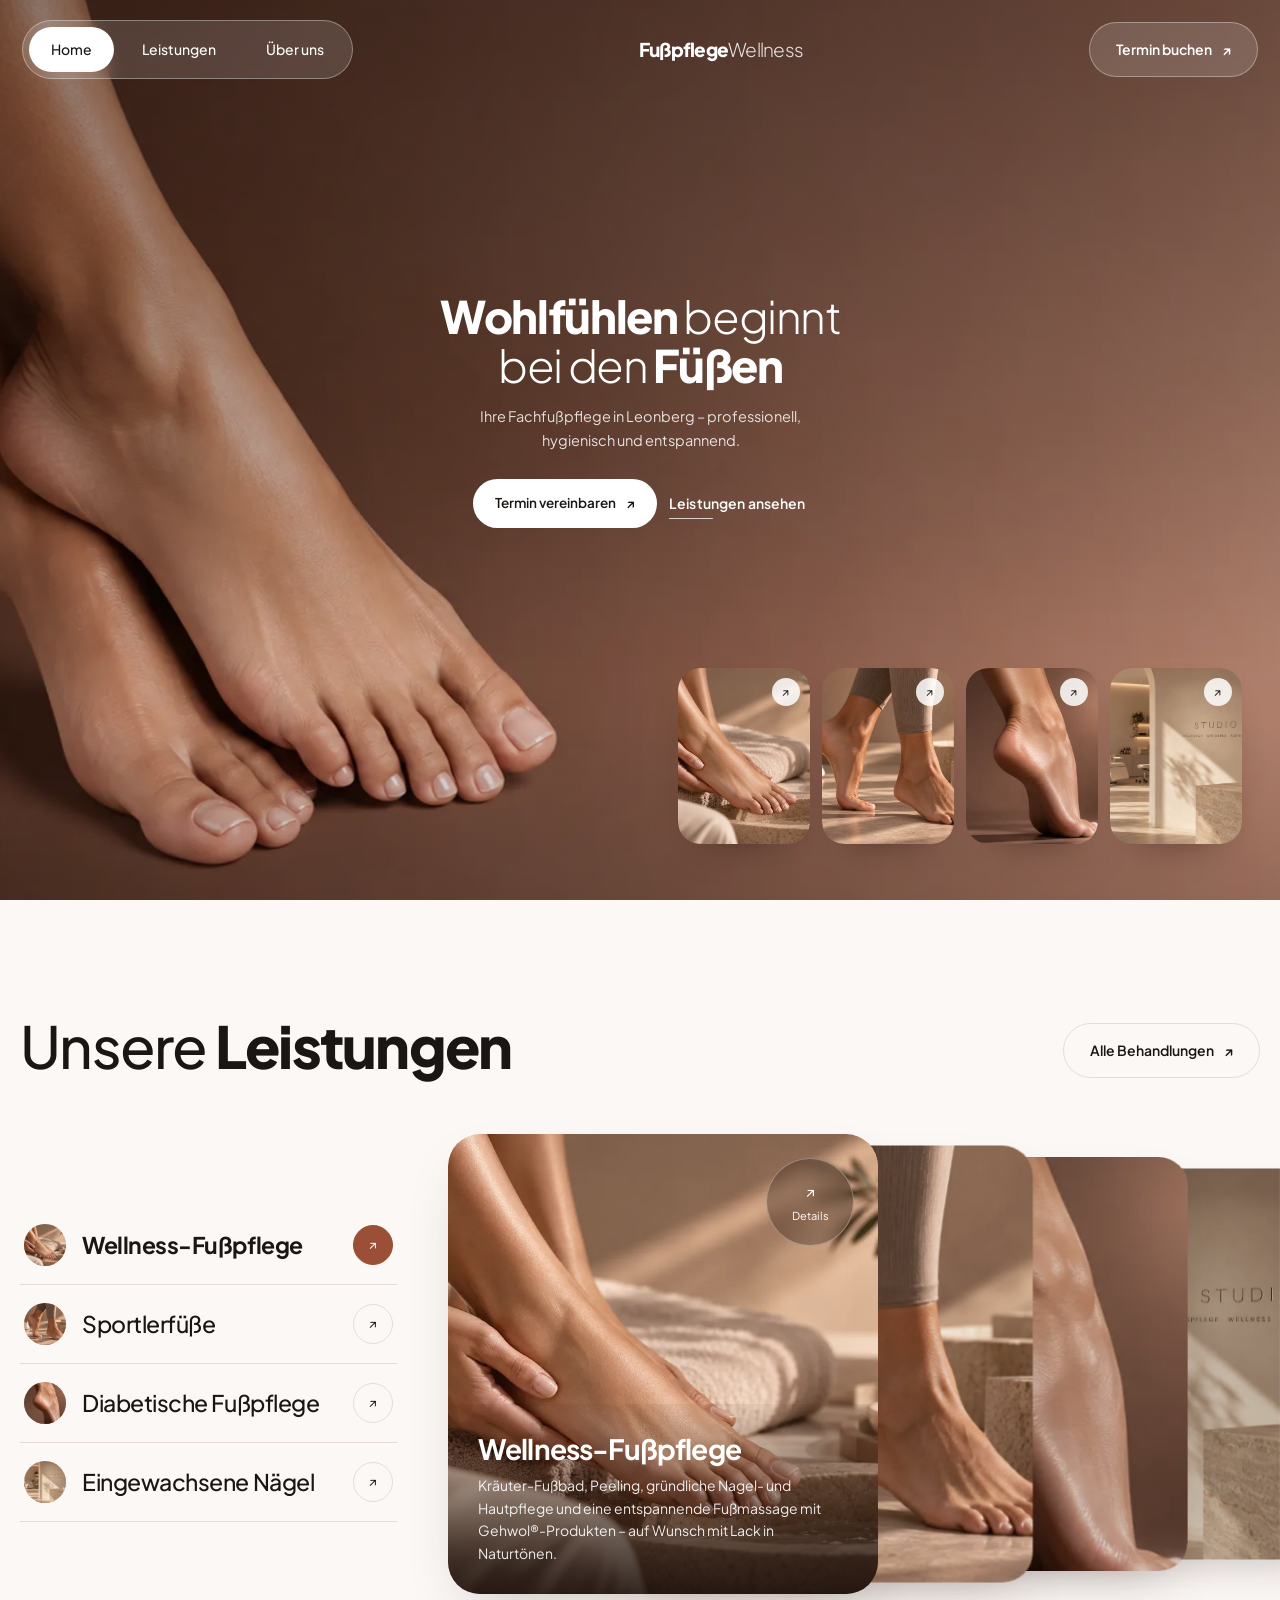
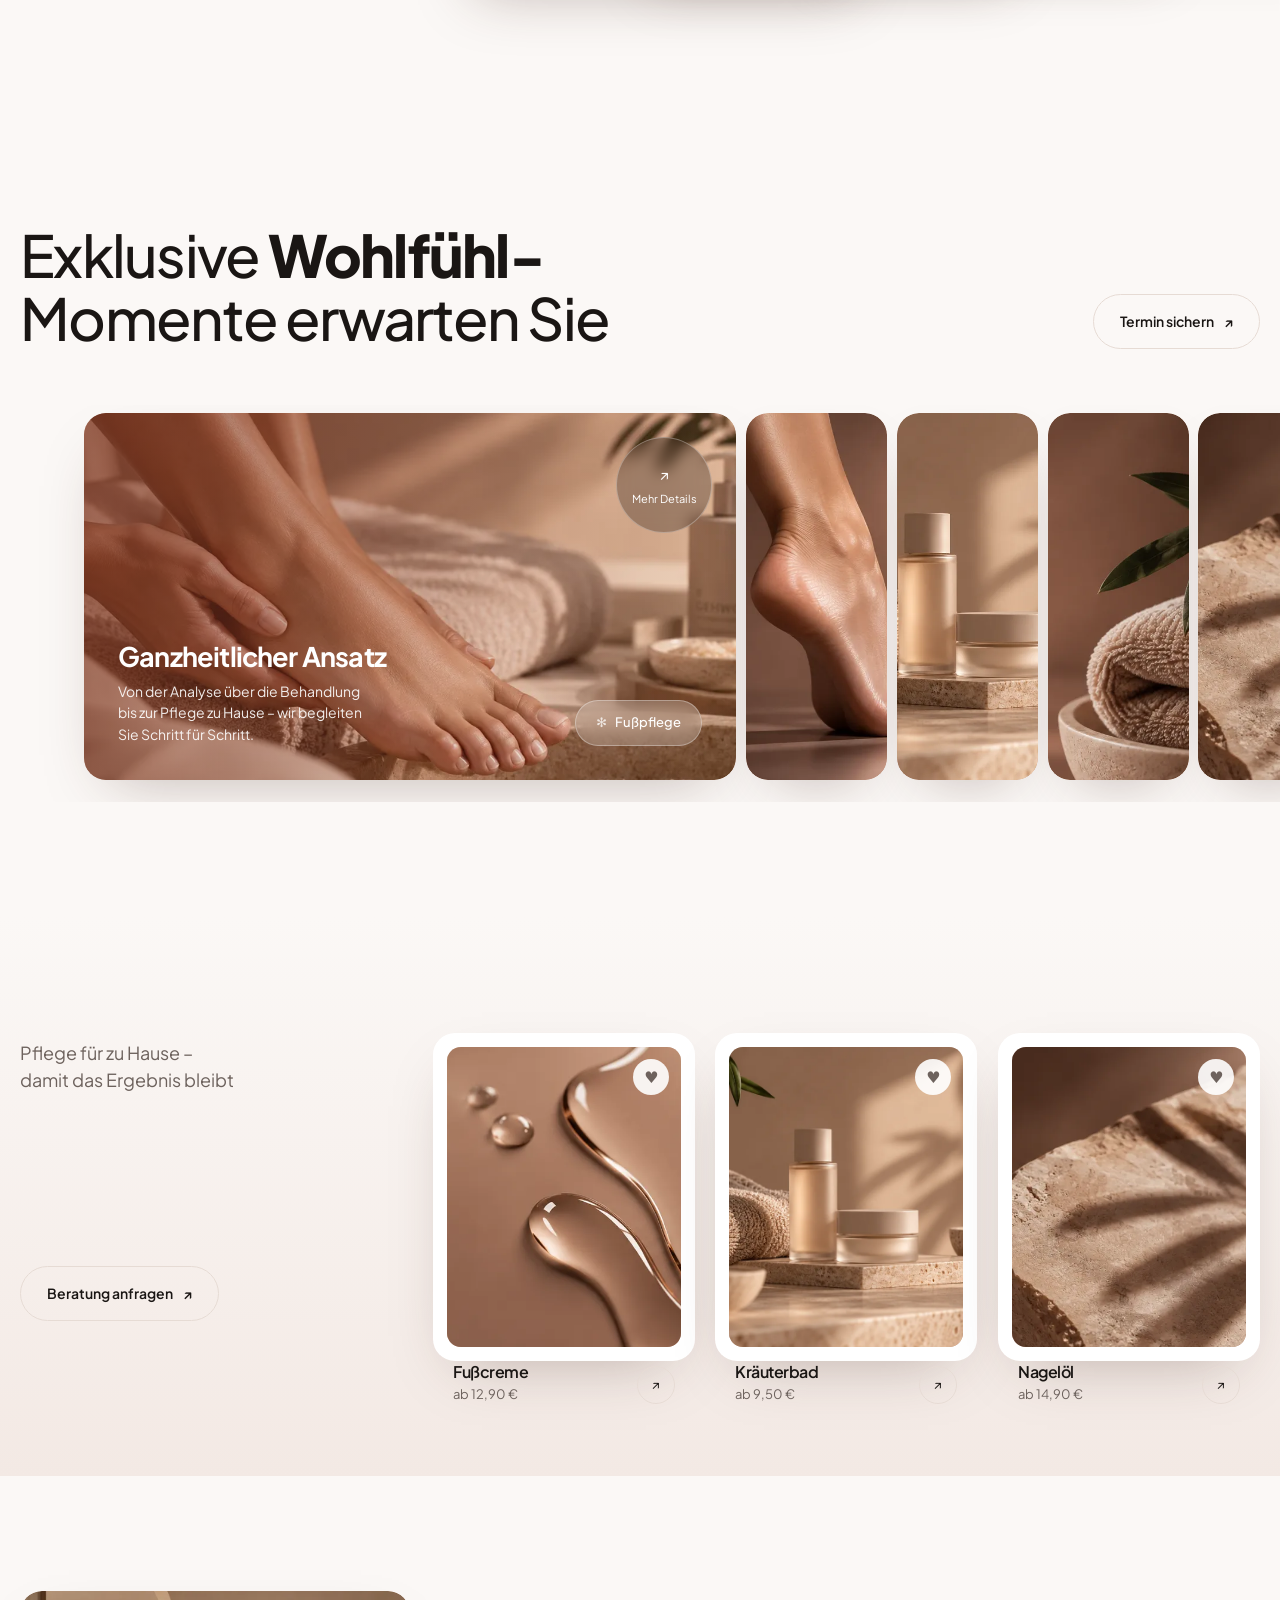
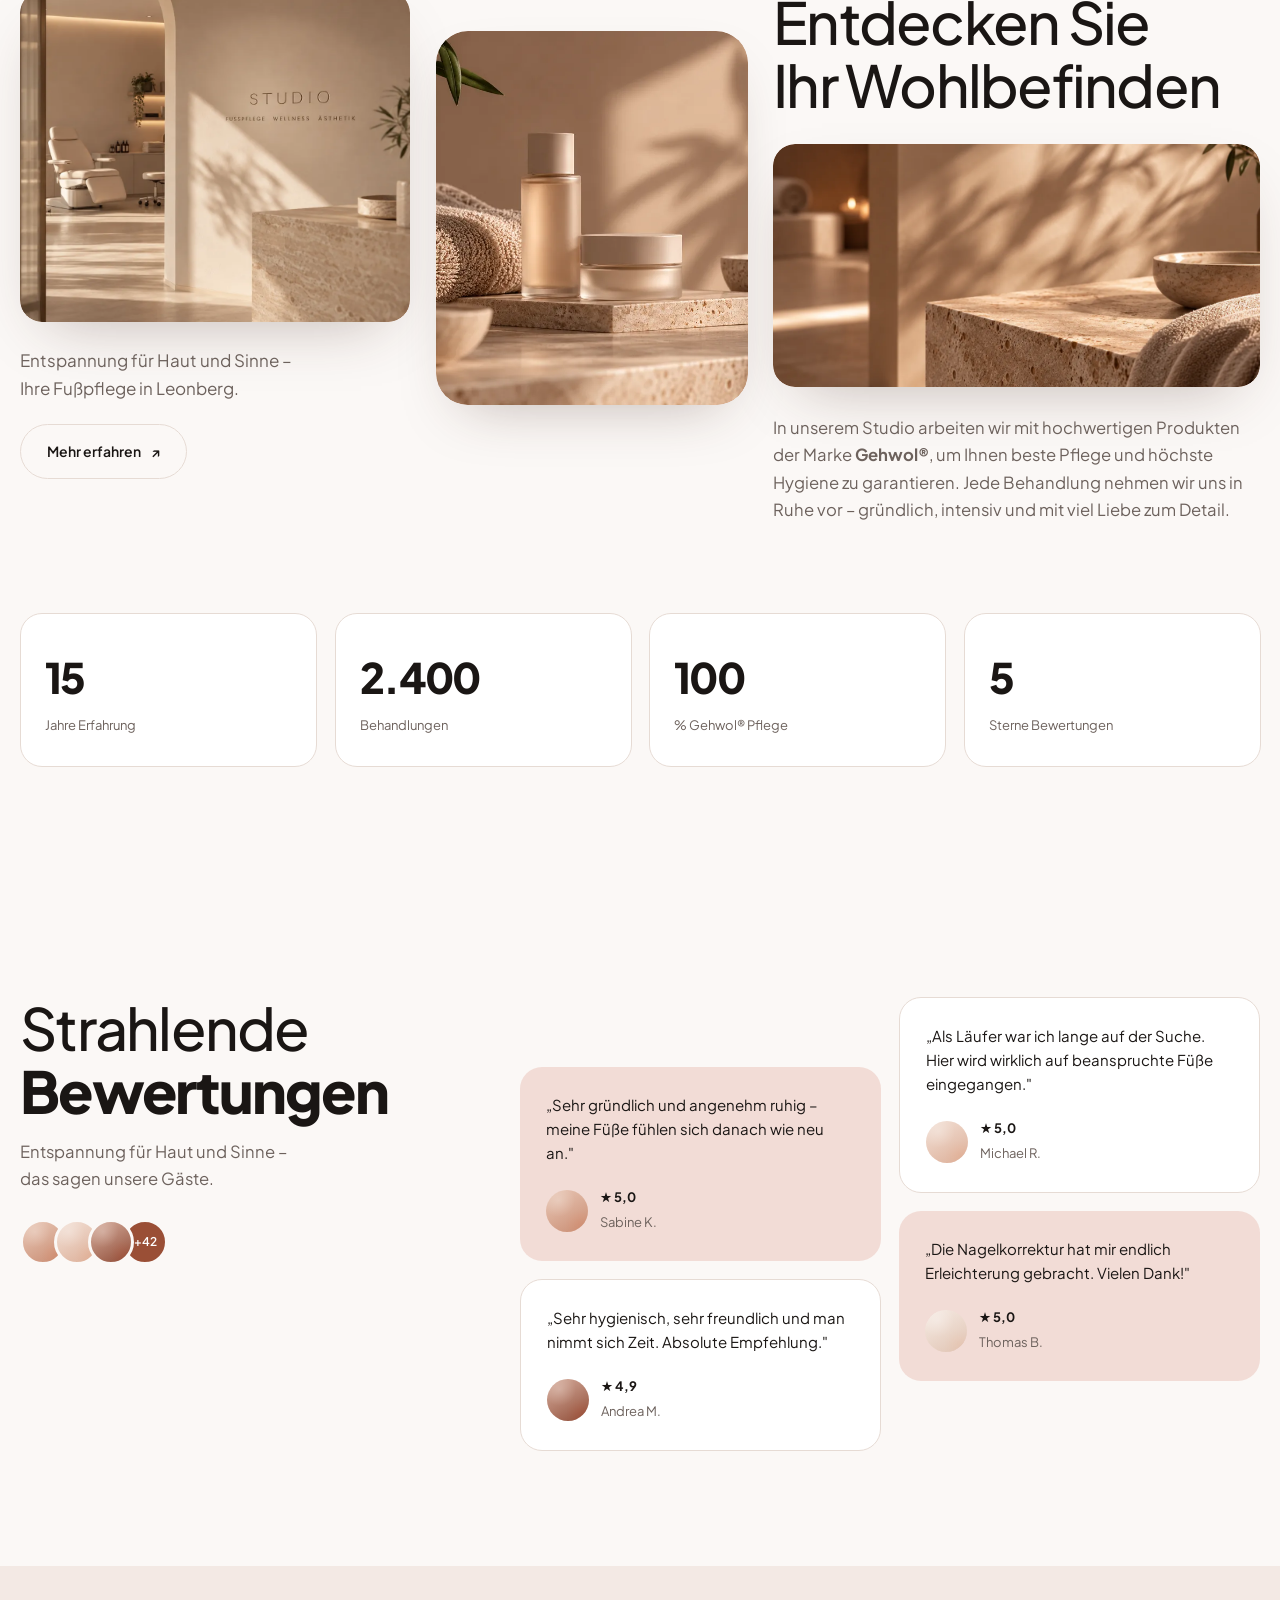
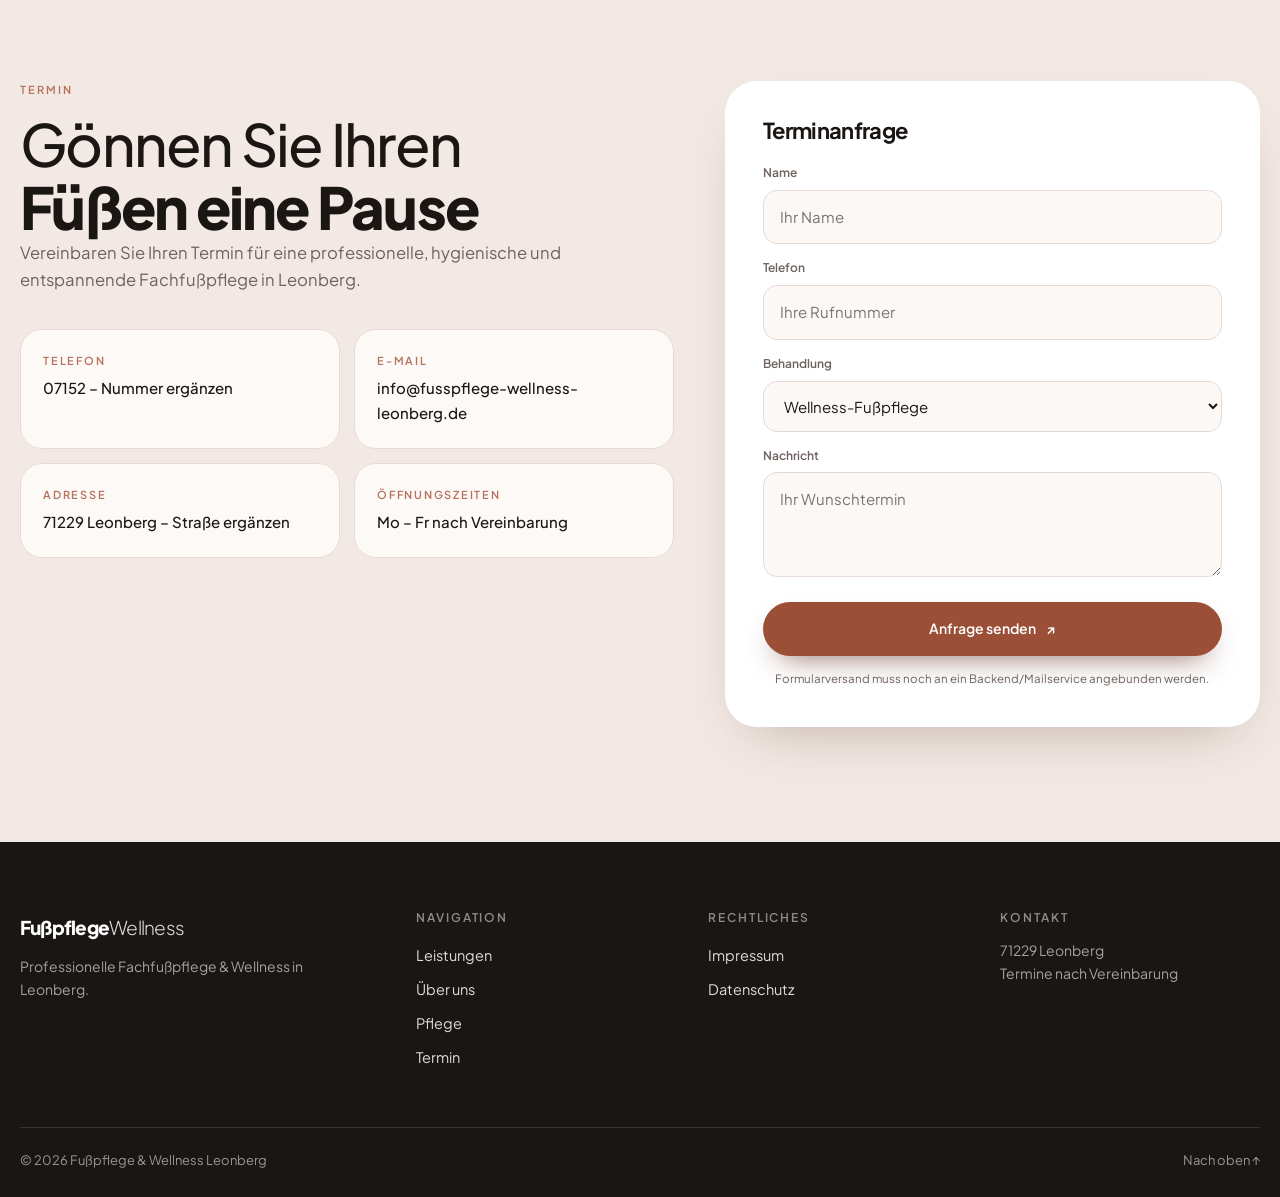
==== commit 320a234b: "Mobile Ueberarbeitung: Leistungen, Wohlfuehl-Momente, Pflegekacheln, Burger - Leistungen: die Pille " ====
--- a/index.html
+++ b/index.html
@@ -181,6 +181,11 @@
     <article class="flow-card" data-tile="right" style="--d:480ms">
       <div class="ph shot"><img src="assets/img/travertin.webp" alt="Spa-Ambiente" loading="lazy" decoding="async"></div>
     </article>
+  </div>
+
+  <div class="flow-nav">
+    <button class="hs-btn" id="flowPrev" aria-label="Vorherige Kachel">←</button>
+    <button class="hs-btn hs-btn-dark" id="flowNext" aria-label="Nächste Kachel">→</button>
   </div>
 </section>
 
--- a/assets/css/style.css
+++ b/assets/css/style.css
@@ -64,14 +64,15 @@
 .shot{background:linear-gradient(150deg,#e9d5ca,#c79a83)}
 .shot::after{content:none}
 .shot>img{position:absolute;inset:0;width:100%;height:100%;object-fit:cover;
-  border-radius:inherit;opacity:0;
+  border-radius:inherit;opacity:0;transform:scale(1);
   transition:opacity .7s var(--ease),transform .8s var(--ease)}
-/* Beim Hover zieht das Motiv leicht an - gilt fuer alle Bildkacheln. */
-.tile:hover .shot>img,
-.svc-card:hover .shot>img,
-.flow-card:hover .shot>img,
-.pcard:hover .shot>img,
-.svc:hover .svc-thumb>img{transform:scale(1.07)}
+/* Beim Erscheinen zieht das Motiv langsam heran - der Zoom laeuft mit dem
+   Einflug der Kachel mit und uebernimmt deren Versatz. */
+[data-tile].in-view .shot>img{transform:scale(1.06);
+  transition-duration:.7s,1.9s;transition-delay:0s,var(--d,0ms)}
+/* Beim Hover zieht es weiter an - ohne Verzoegerung, sonst haengt es nach. */
+[data-tile]:hover .shot>img,[data-tile]:focus-visible .shot>img{
+  transform:scale(1.13);transition-duration:.7s,.9s;transition-delay:0s,0s}
 .shot>img.loaded,.no-js .shot>img{opacity:1}
 .svc-thumb.shot>img{position:static;border-radius:50%}
 
@@ -124,9 +125,13 @@
 .nav-burger{width:44px;height:44px;border-radius:0;display:none;place-items:center;gap:5px;
   flex-direction:column;background:none;border:0;padding:0;cursor:pointer}
 .nav-burger span{width:22px;height:2px;background:#fff;border-radius:2px;transition:.35s var(--ease)}
-.nav-burger[aria-expanded="true"] span:nth-child(1){transform:translateY(6.6px) rotate(45deg)}
-.nav-burger[aria-expanded="true"] span:nth-child(2){opacity:0}
-.nav-burger[aria-expanded="true"] span:nth-child(3){transform:translateY(-6.6px) rotate(-45deg)}
+/* Die drei Balken sind 2px hoch mit 5px Abstand, ihre Mitten liegen also genau
+   7px auseinander - damit treffen sich die Enden sauber im Kreuz. */
+.nav-burger span{transform-origin:center;
+  transition:transform .4s var(--ease),opacity .18s linear .1s}
+.nav-burger[aria-expanded="true"] span:nth-child(1){transform:translateY(7px) rotate(45deg)}
+.nav-burger[aria-expanded="true"] span:nth-child(2){opacity:0;transition-delay:0s}
+.nav-burger[aria-expanded="true"] span:nth-child(3){transform:translateY(-7px) rotate(-45deg)}
 .brand{font-size:19px;font-weight:800;letter-spacing:-.04em;color:#fff;
   transition:opacity .4s var(--ease),transform .4s var(--ease)}
 .nav-actions{transition:opacity .4s var(--ease),transform .4s var(--ease)}
@@ -185,8 +190,6 @@
 .hcard:hover,.hcard:focus-visible{transform:translateY(-10px);
   box-shadow:0 26px 54px -24px rgba(40,20,12,.8)}
 .hcard .ph{position:absolute;inset:0;border-radius:inherit;background:none}
-.hcard img{transform:scale(1.06);transition:transform .8s var(--ease),opacity .7s var(--ease)}
-.hcard:hover img,.hcard:focus-visible img{transform:scale(1.16)}
 .hcard-arrow{position:absolute;top:10px;right:10px;width:28px;height:28px;border-radius:50%;
   display:grid;place-items:center;background:rgba(255,255,255,.85);font-size:12px;
   transition:transform .4s var(--ease),opacity .4s}
@@ -295,9 +298,12 @@
    auslaufen - Kopfzeile und Leitkarte stehen auf derselben Fluchtlinie. */
 /* Die Reihe ist gegenueber der Ueberschrift eingerueckt; die breite Leitkachel
    ist ein 16:9-Rechteck, die schmalen Bildkacheln laufen zum rechten Rand aus. */
-.flow-rail{width:100%;padding-left:calc(max(20px,(100vw - var(--wrap))/2) + 5vw);padding-right:0;
-  display:flex;gap:10px;align-items:stretch;height:clamp(250px,29vw,440px);
-  overflow-x:auto;scrollbar-width:none;padding-bottom:4px}
+.flow-rail{width:100%;display:flex;gap:10px;align-items:stretch;height:clamp(280px,31vw,470px);
+  /* overflow-x:auto zwingt overflow-y von visible auf auto - die Reihe wurde
+     dadurch selbst vertikal scrollbar und schluckte das Mausrad. */
+  overflow-x:auto;overflow-y:hidden;overscroll-behavior-x:contain;
+  scrollbar-width:none;
+  padding:8px 0 22px calc(max(20px,(100vw - var(--wrap))/2) + 5vw)}
 .flow-rail::-webkit-scrollbar{display:none}
 .flow-card{position:relative;flex:0 0 auto;height:100%;width:clamp(100px,11vw,160px);
   border-radius:var(--r-m);overflow:hidden;box-shadow:var(--shadow)}
@@ -321,9 +327,18 @@
   backdrop-filter:blur(10px);color:#fff;font-size:13px;font-weight:500}
 .chip i{font-style:normal;opacity:.75}
 
+.flow-nav{display:none;gap:10px;justify-content:flex-end;
+  width:min(100% - 40px,var(--wrap));margin:18px auto 0}
+.flow-nav .hs-btn{background:#fff;border:1px solid var(--line);color:var(--ink)}
+.flow-nav .hs-btn-dark{background:var(--accent);border-color:var(--accent);color:#fff}
+
 /* ============ Products ============ */
 .products{background:linear-gradient(180deg,var(--bg),var(--bg-2))}
 .products-grid{display:grid;grid-template-columns:.7fr 1.6fr;gap:clamp(30px,4vw,60px)}
+/* Ohne min-width:0 nehmen Grid-Kinder ihre automatische Mindestbreite an und
+   werden breiter als ihre Spalte. */
+.products-grid>*,.product-cards>*,.reviews-grid>*,.review-cards>*,
+.services-grid>*,.about-grid>*,.booking-inner>*,.stats>*,.info-tiles>*{min-width:0}
 .products-intro{display:flex;flex-direction:column;justify-content:space-between;gap:40px;padding:6px 0 40px}
 .products-kicker{font-size:clamp(15px,1.5vw,18px);color:var(--ink-2);line-height:1.5;max-width:26ch}
 .products-intro .btn{align-self:flex-start}
@@ -425,14 +440,36 @@
   /* Vollbild-Hero: Text oben zentriert, Kacheln darunter, die untere Haelfte
      bleibt fuer das Motiv frei. */
   .hero{min-height:100svh;min-height:100dvh;justify-content:flex-start;padding:100px 0 44vh}
+  /* Mobil stehen die beiden Aktionen untereinander; die zweite ist kleiner und
+     kommt ohne Unterstreichung aus. */
+  .hero-cta{flex-direction:column;align-items:center;gap:4px}
+  .hero-link{font-size:13px;padding:12px 2px}
+  .hero-link::after{display:none}
   .hero-cards{display:none}
+  /* Leistungen: die Pille im Kopf entfaellt, die Kacheln bleiben ohne Text,
+     damit das Motiv erkennbar bleibt. */
+  #leistungen .head-row .btn{display:none}
+  .svc-card .svc-body,.svc-card .svc-badge{display:none}
+  /* Wohlfuehl-Momente: alle Kacheln gleich breit, Wechsel ueber die Pfeile. */
+  .flow-rail{height:auto;padding:8px 20px 20px;gap:14px;scroll-snap-type:x mandatory}
+  .flow-card,.flow-lead{width:calc(100vw - 40px);aspect-ratio:16/11;height:auto;
+    scroll-snap-align:center}
+  .flow-nav{display:flex}
+  /* Pflegekacheln: flacheres Bild, damit sie nicht die halbe Seite fuellen. */
+  .pcard .ph{aspect-ratio:4/3}
   .stats,.product-cards,.review-cards,.info-tiles{grid-template-columns:1fr 1fr}
-  .flow-rail{height:clamp(280px,72vw,360px)}
-  .flow-lead{width:min(560px,86vw)}
-  .flow-card{width:160px}
-  .svc-stack{aspect-ratio:4/3.4}
-  .svc-card{width:min(430px,80%)}
-  .flow-body p{display:none}
+  /* Mobil steht nur die gewaehlte Karte im Bild - fuer einen Stapel ist
+     schlicht kein Platz. */
+  .svc-stack{aspect-ratio:4/3.2;margin-right:0}
+  .svc-card{width:100%;transform:none;opacity:0;pointer-events:none;
+    transition:opacity .5s var(--ease),transform .6s var(--ease)}
+  .svc-card.is-active{opacity:1;pointer-events:auto}
+  .svc-slot.is-leaving .svc-card{transform:translateX(-14%) scale(.96)}
+  .flow-body{padding:18px}
+  .flow-body h3{font-size:20px}
+  .flow-body p{font-size:13px;max-width:none;padding-right:120px}
+  .flow-badge{width:74px;height:74px;top:16px;right:16px;font-size:10px}
+  .chip{right:16px;bottom:16px;padding:9px 15px;font-size:12px}
 }
 @media (max-width:560px){
   .stats,.product-cards,.review-cards,.info-tiles,.footer-grid{grid-template-columns:1fr}
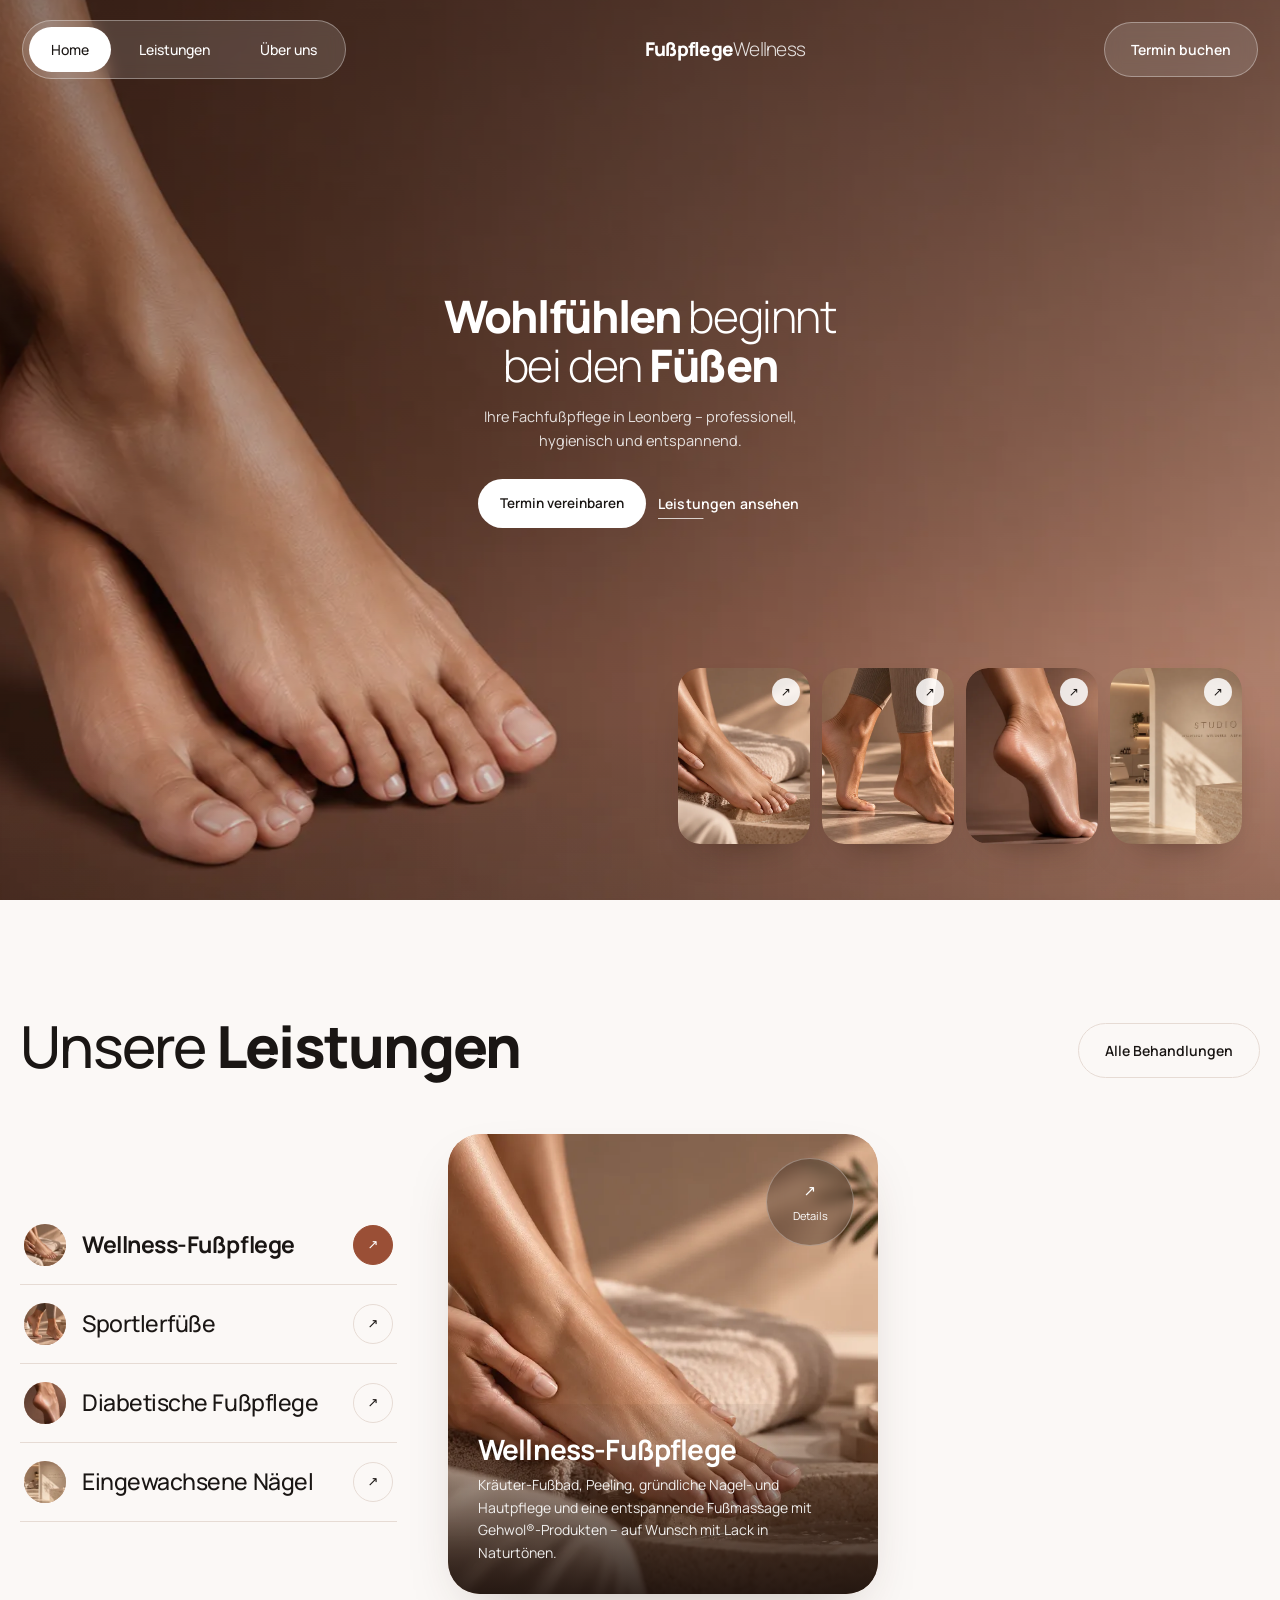
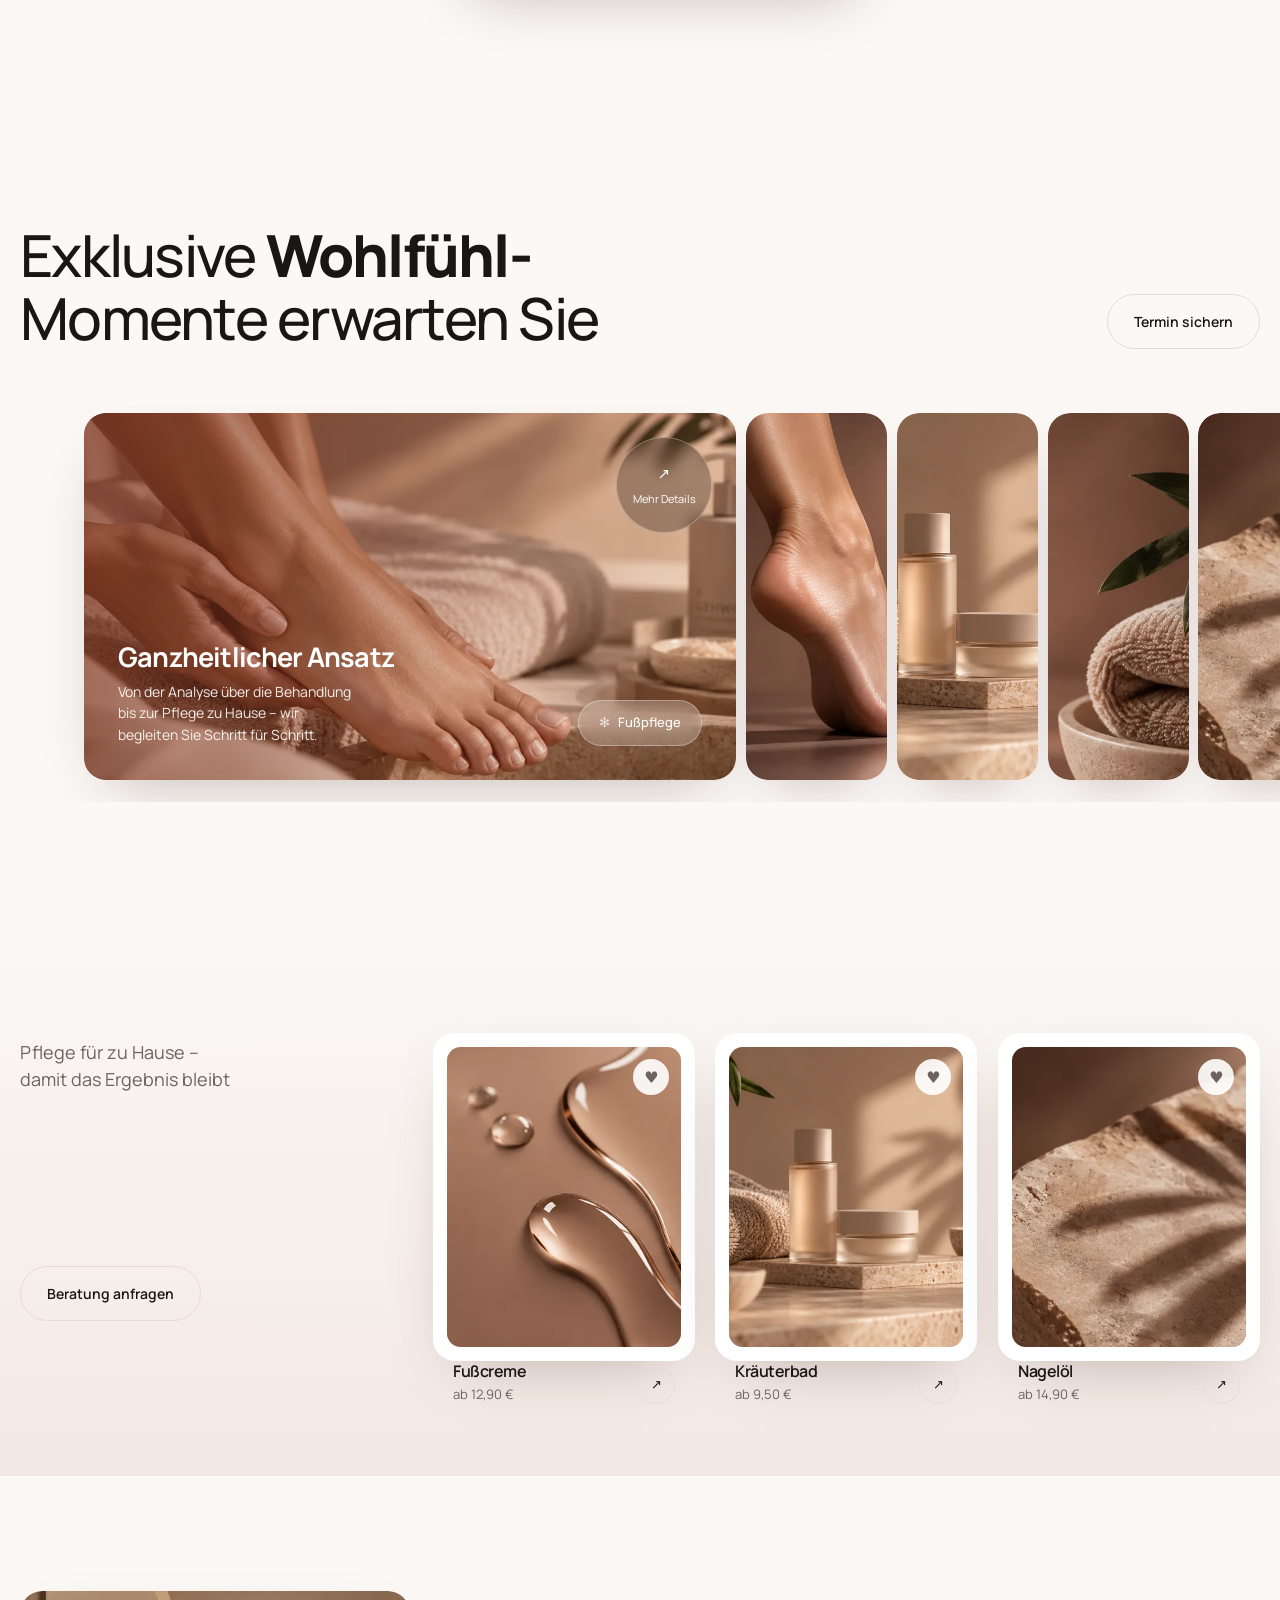
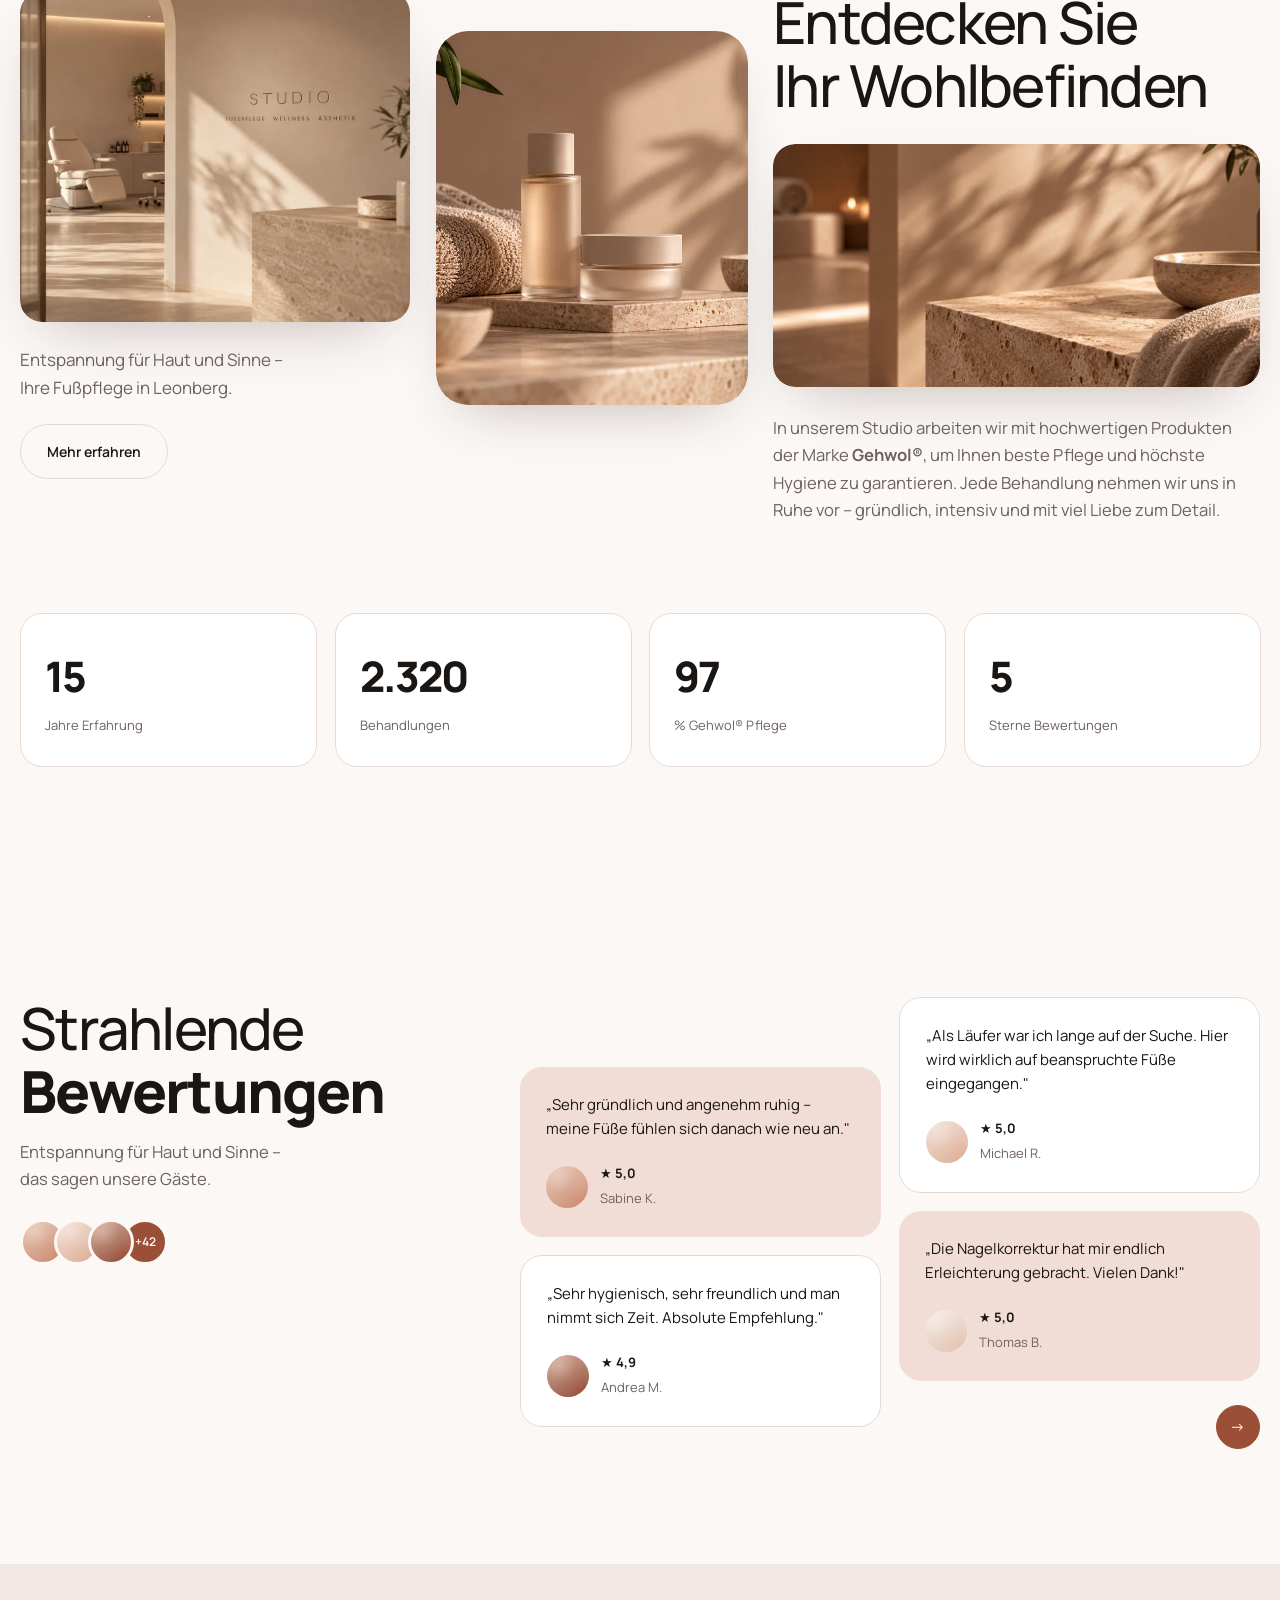
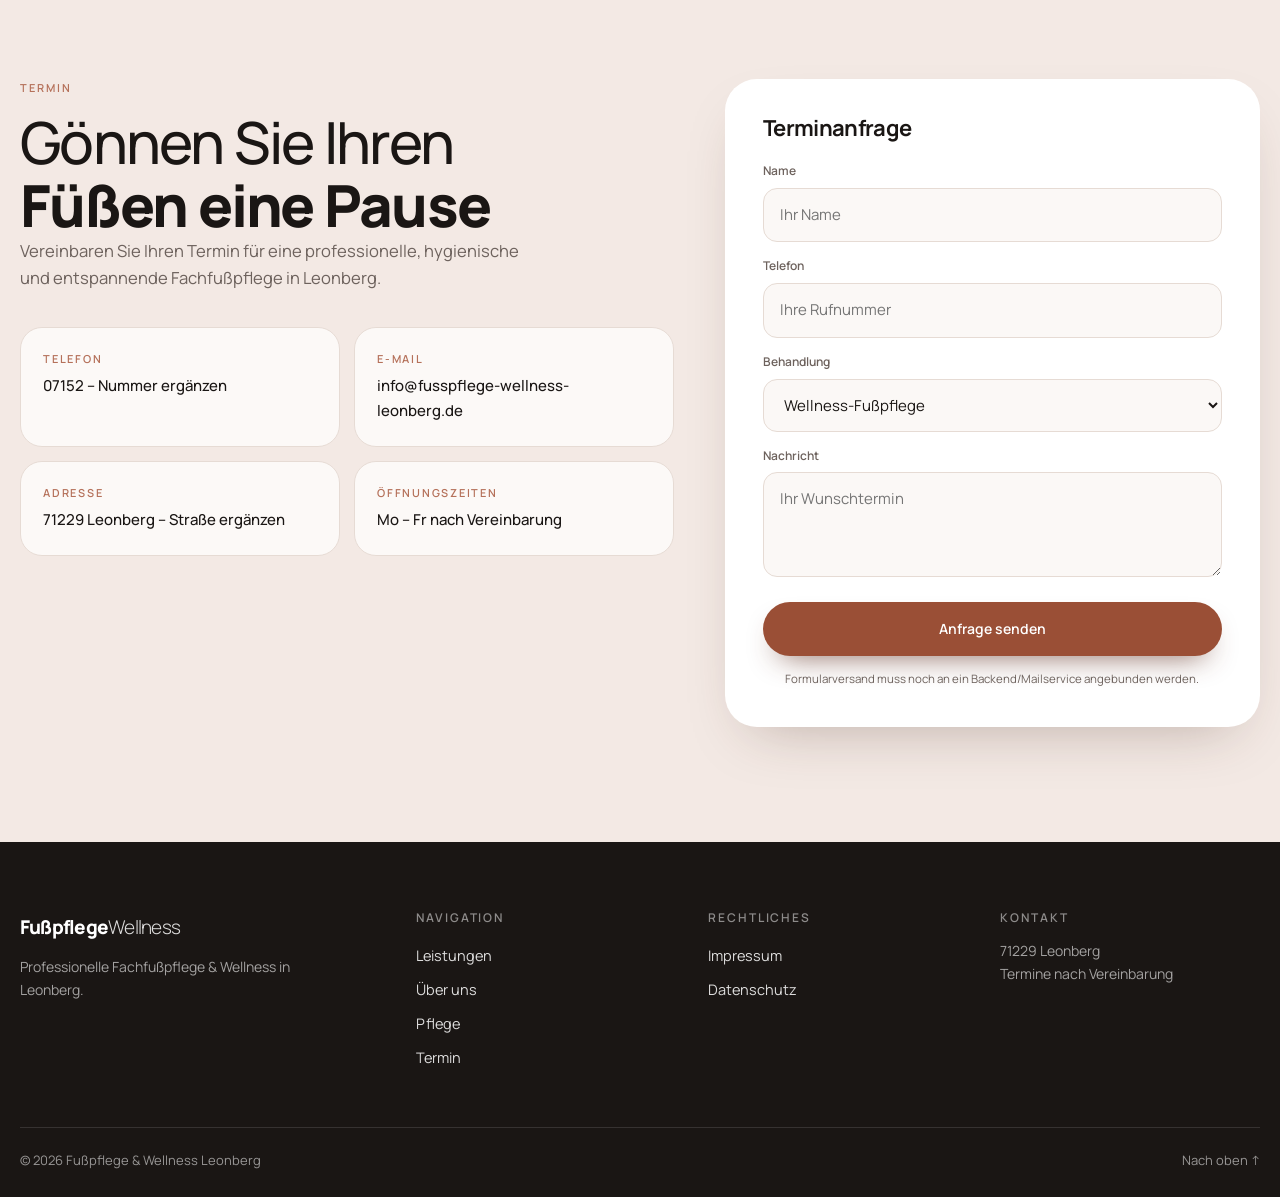
==== commit 61b2a540: "Manrope als Schriftart, Pfeile aus den Schaltflaechen entfernt - Alle drei Seiten laden jetzt Manrop" ====
--- a/index.html
+++ b/index.html
@@ -8,7 +8,7 @@
 <meta name="theme-color" content="#f6efea">
 <link rel="preconnect" href="https://fonts.googleapis.com">
 <link rel="preconnect" href="https://fonts.gstatic.com" crossorigin>
-<link href="https://fonts.googleapis.com/css2?family=Plus+Jakarta+Sans:wght@300;400;500;600;700;800&display=swap" rel="stylesheet">
+<link href="https://fonts.googleapis.com/css2?family=Manrope:wght@300;400;500;600;700;800&display=swap" rel="stylesheet">
 <link rel="stylesheet" href="assets/css/style.css">
 <link rel="icon" href="data:image/svg+xml,<svg xmlns='http://www.w3.org/2000/svg' viewBox='0 0 100 100'><text y='.9em' font-size='90'>🌿</text></svg>">
 </head>
@@ -32,7 +32,7 @@
   <a href="#home" class="brand">Fußpflege<span>Wellness</span></a>
 
   <div class="nav-actions">
-    <a href="#termin" class="btn btn-ghost">Termin buchen <i class="arr">↗</i></a>
+    <a href="#termin" class="btn btn-ghost">Termin buchen</a>
   </div>
 </header>
 
@@ -52,7 +52,7 @@
       Ihre Fachfußpflege in Leonberg – professionell,<br>hygienisch und entspannend.
     </p>
     <div class="hero-cta" data-reveal>
-      <a href="#termin" class="btn btn-light">Termin vereinbaren <i class="arr">↗</i></a>
+      <a href="#termin" class="btn btn-light">Termin vereinbaren</a>
       <a href="#leistungen" class="hero-link">Leistungen ansehen</a>
     </div>
   </div>
@@ -90,7 +90,7 @@
 <section class="section services" id="leistungen">
   <div class="wrap head-row">
     <h2 class="h2" data-reveal>Unsere <b>Leistungen</b></h2>
-    <a href="#termin" class="btn btn-outline" data-tile="right">Alle Behandlungen <i class="arr">↗</i></a>
+    <a href="#termin" class="btn btn-outline" data-tile="right">Alle Behandlungen</a>
   </div>
 
   <div class="services-grid">
@@ -156,7 +156,7 @@
 <section class="section flow">
   <div class="wrap head-row">
     <h2 class="h2" data-reveal>Exklusive <b>Wohlfühl-</b><br>Momente erwarten Sie</h2>
-    <a href="#termin" class="btn btn-outline" data-tile="right">Termin sichern <i class="arr">↗</i></a>
+    <a href="#termin" class="btn btn-outline" data-tile="right">Termin sichern</a>
   </div>
 
   <div class="flow-rail">
@@ -194,7 +194,7 @@
   <div class="wrap products-grid">
     <div class="products-intro">
       <p class="products-kicker" data-reveal>Pflege für zu Hause –<br>damit das Ergebnis bleibt</p>
-      <a href="#kontakt" class="btn btn-outline" data-tile="left" style="--d:120ms">Beratung anfragen <i class="arr">↗</i></a>
+      <a href="#kontakt" class="btn btn-outline" data-tile="left" style="--d:120ms">Beratung anfragen</a>
     </div>
 
     <div class="product-cards">
@@ -220,7 +220,7 @@
     <div class="about-left">
       <div class="tile tile-tall" data-tile="left"><div class="ph shot "><img src="assets/img/studio1.webp" alt="Unser Studio in Leonberg" loading="lazy" decoding="async"></div></div>
       <p class="about-note" data-reveal>Entspannung für Haut und Sinne –<br>Ihre Fußpflege in Leonberg.</p>
-      <a href="#leistungen" class="btn btn-outline" data-tile="left" style="--d:120ms">Mehr erfahren <i class="arr">↗</i></a>
+      <a href="#leistungen" class="btn btn-outline" data-tile="left" style="--d:120ms">Mehr erfahren</a>
     </div>
 
     <div class="about-mid">
@@ -325,7 +325,7 @@
         </select>
       </label>
       <label>Nachricht <textarea name="msg" rows="3" placeholder="Ihr Wunschtermin"></textarea></label>
-      <button class="btn btn-dark btn-block" type="submit">Anfrage senden <i class="arr">↗</i></button>
+      <button class="btn btn-dark btn-block" type="submit">Anfrage senden</button>
       <p class="form-note">Formularversand muss noch an ein Backend/Mailservice angebunden werden.</p>
     </form>
   </div>
--- a/assets/css/style.css
+++ b/assets/css/style.css
@@ -12,7 +12,7 @@
 *,*::before,*::after{box-sizing:border-box}
 html{overflow-x:hidden;overflow-x:clip}
 body{margin:0;background:var(--bg);color:var(--ink);
-  font:400 16px/1.65 'Plus Jakarta Sans',system-ui,-apple-system,Segoe UI,sans-serif;
+  font:400 16px/1.65 'Manrope',system-ui,-apple-system,Segoe UI,sans-serif;
   -webkit-font-smoothing:antialiased;overflow-x:hidden;overflow-x:clip}
 img{max-width:100%;display:block}
 a{color:inherit;text-decoration:none}
@@ -77,12 +77,10 @@
 .svc-thumb.shot>img{position:static;border-radius:50%}
 
 /* ============ Buttons ============ */
-.btn{display:inline-flex;align-items:center;gap:10px;border:0;cursor:pointer;
+.btn{display:inline-flex;align-items:center;justify-content:center;border:0;cursor:pointer;
   padding:15px 26px;border-radius:999px;font-size:14px;font-weight:600;white-space:nowrap;
   transition:transform .35s var(--ease),background .35s,color .35s,box-shadow .35s}
 .btn:hover{transform:translateY(-2px)}
-.btn .arr{font-style:normal;transition:transform .35s var(--ease)}
-.btn:hover .arr{transform:translate(3px,-3px)}
 .btn-dark{background:var(--accent);color:#fff;box-shadow:0 14px 30px -16px rgba(90,40,25,.85)}
 .btn-dark:hover{background:var(--accent-hi)}
 .btn-light{background:#fff;color:var(--ink);box-shadow:var(--shadow)}
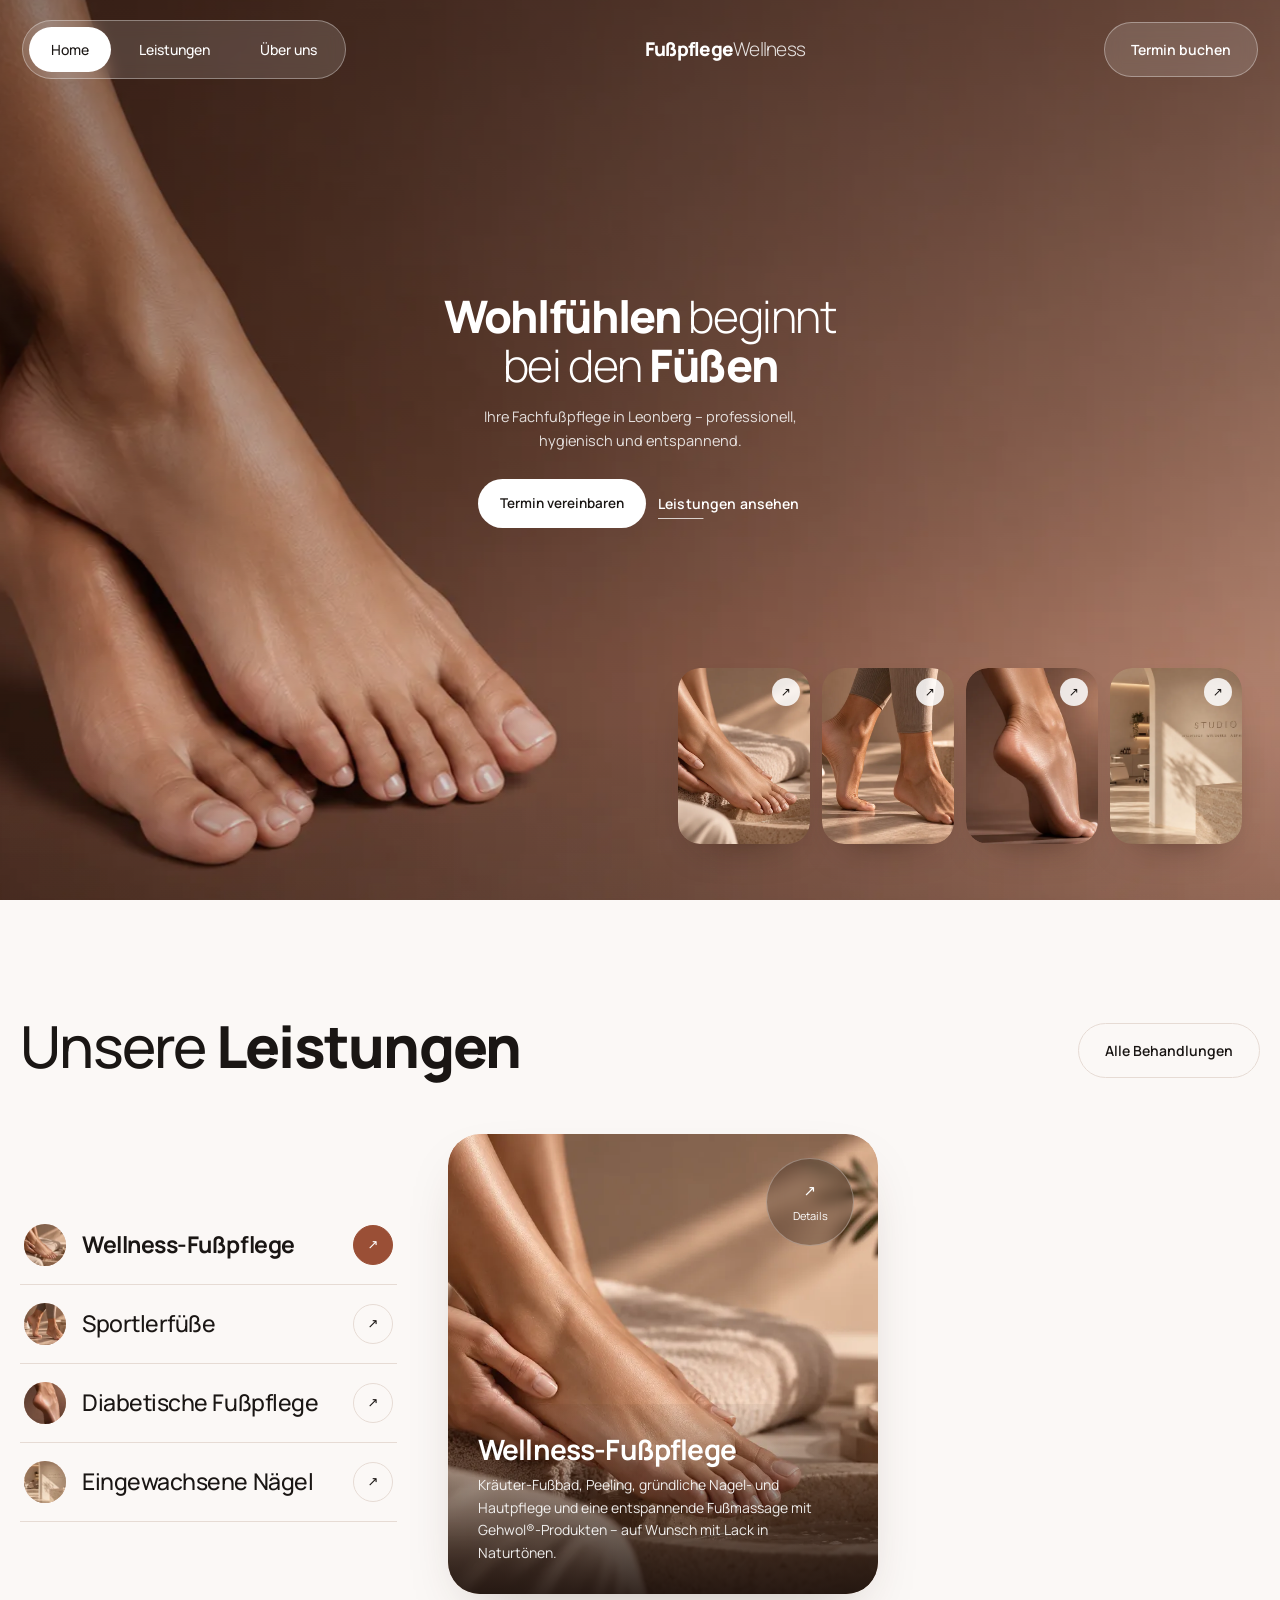
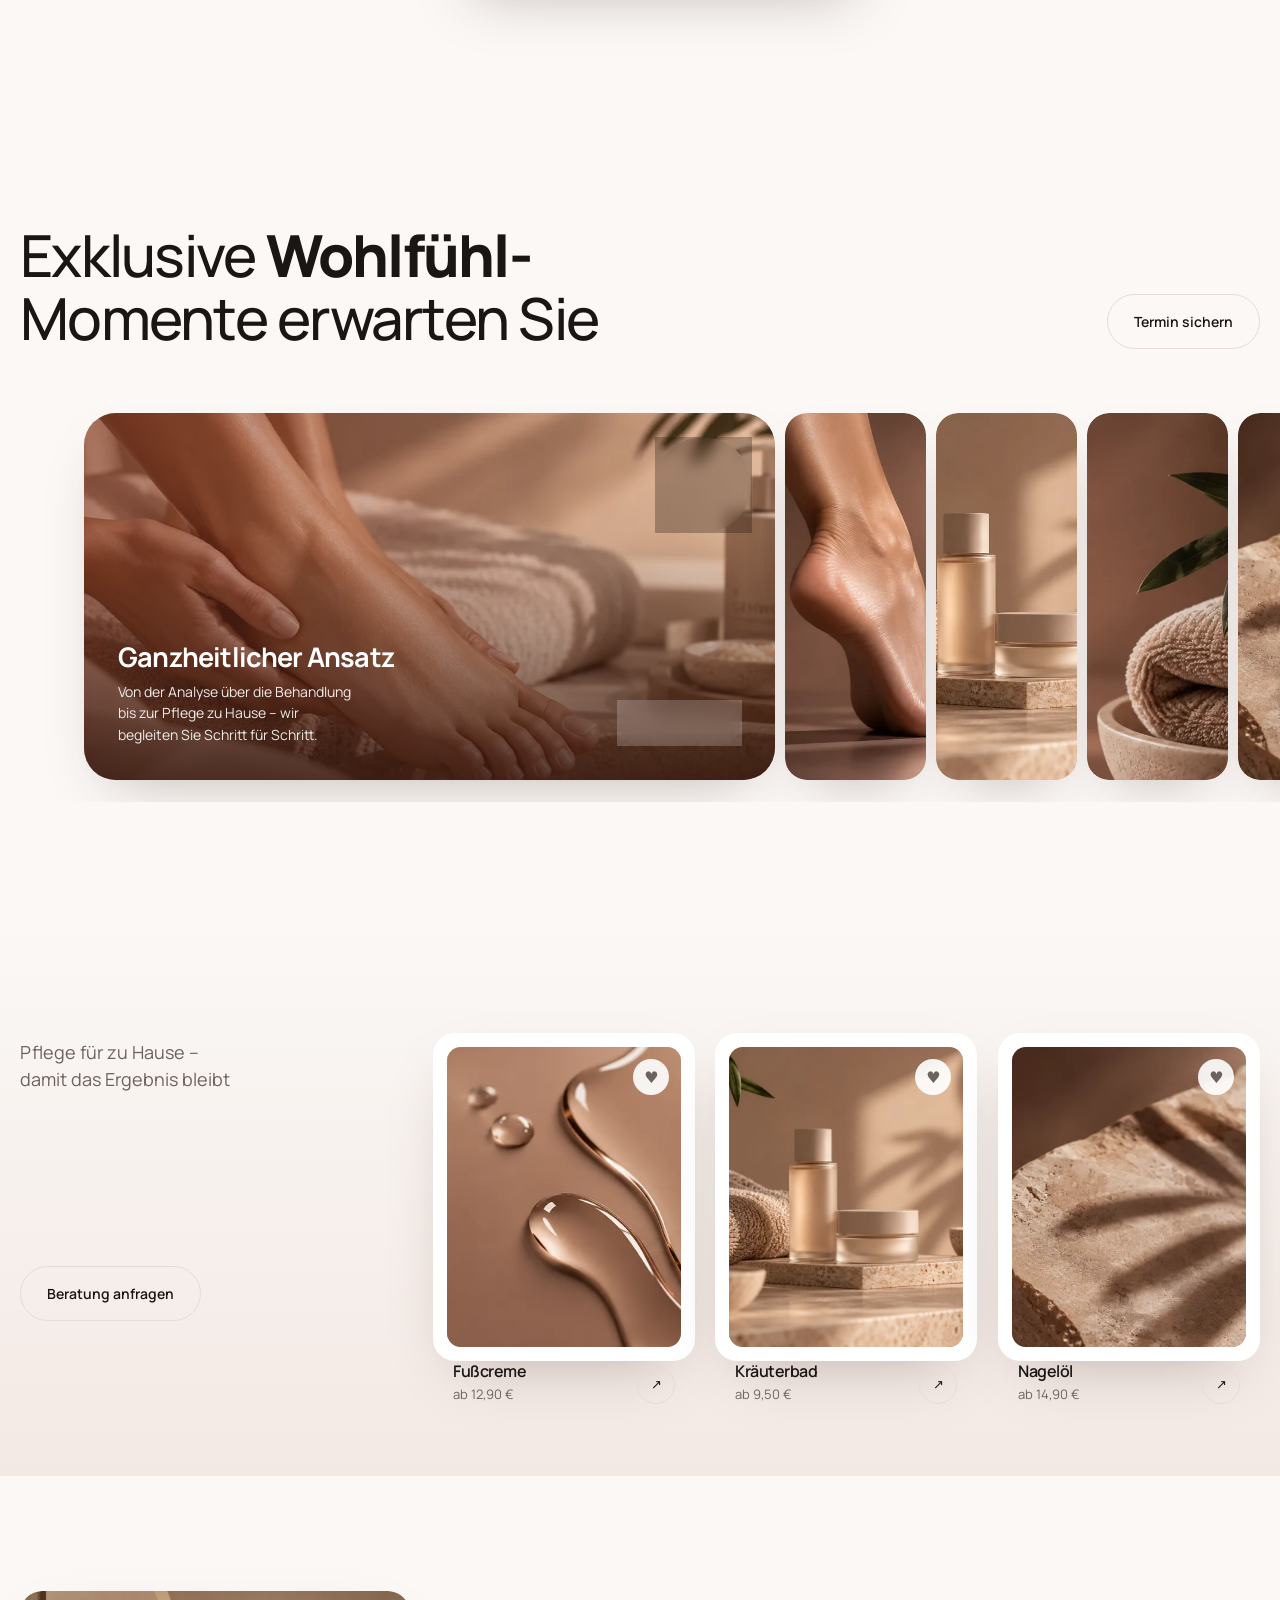
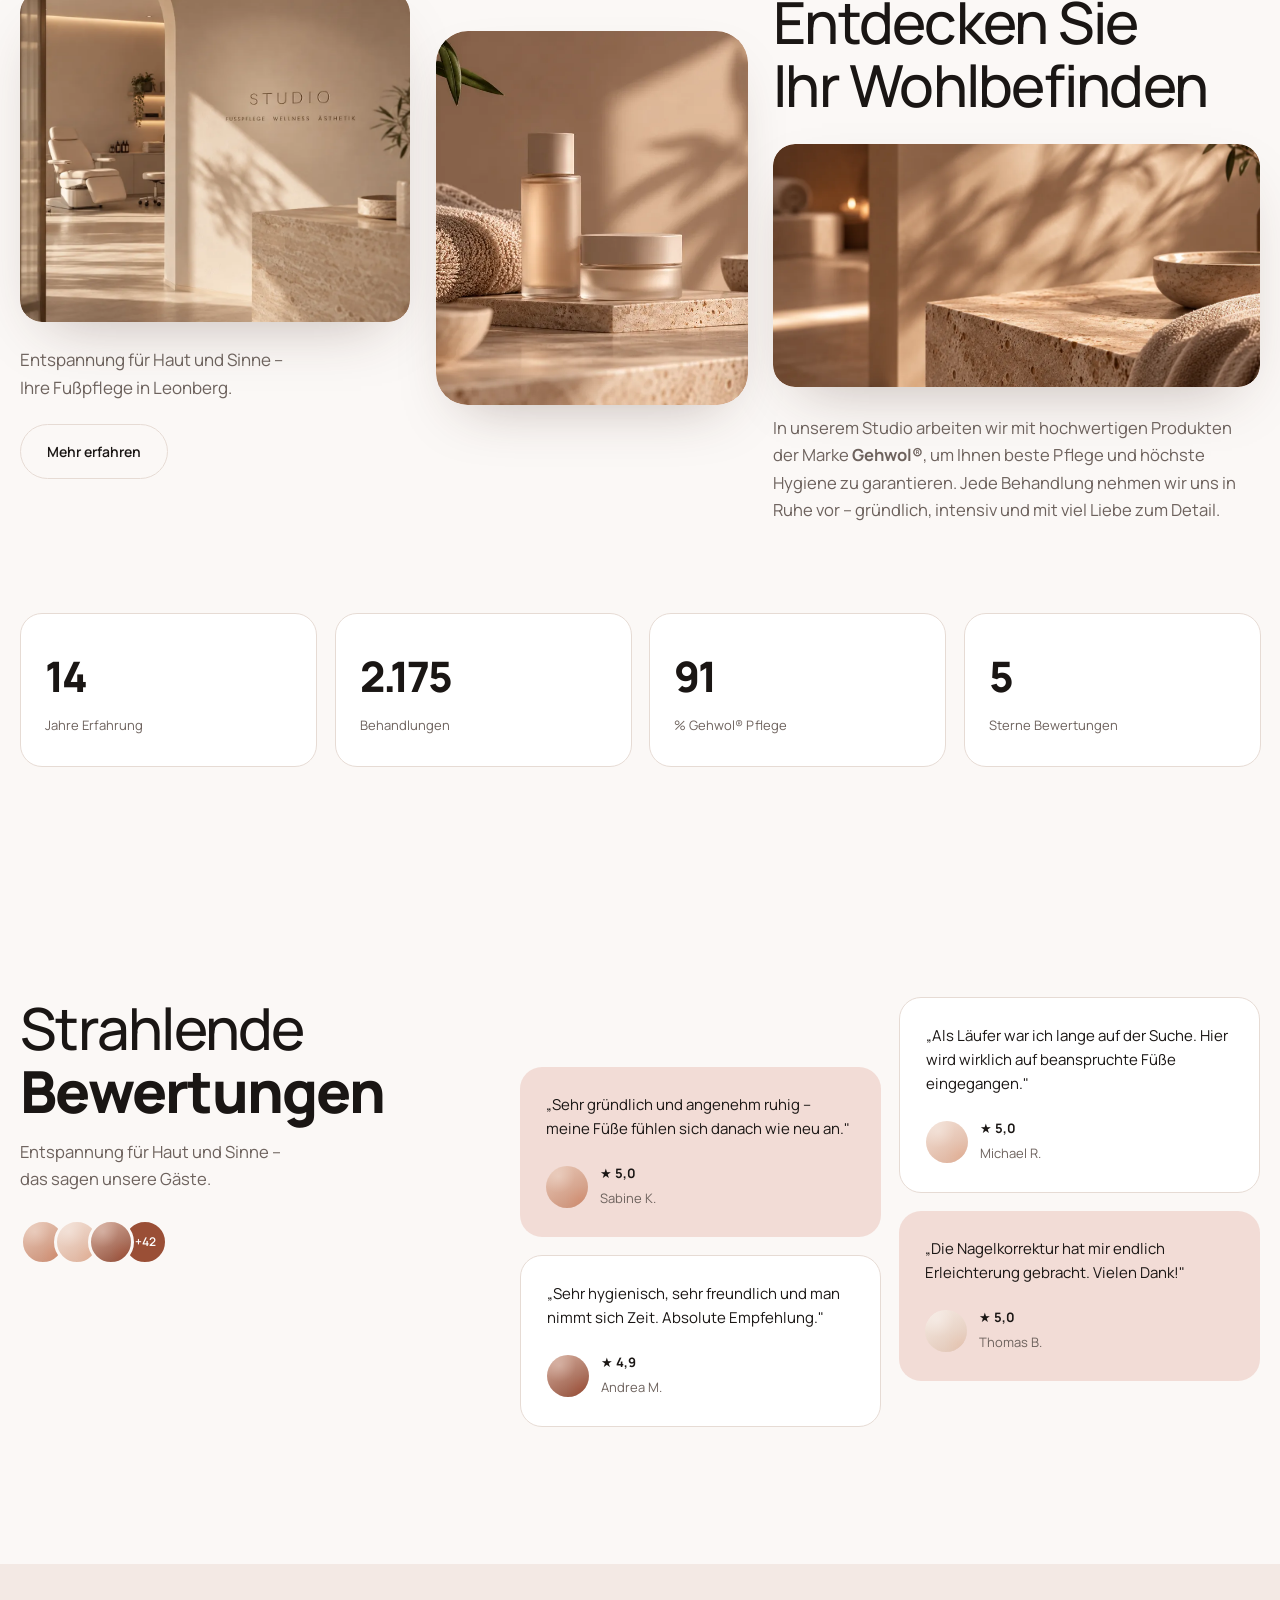
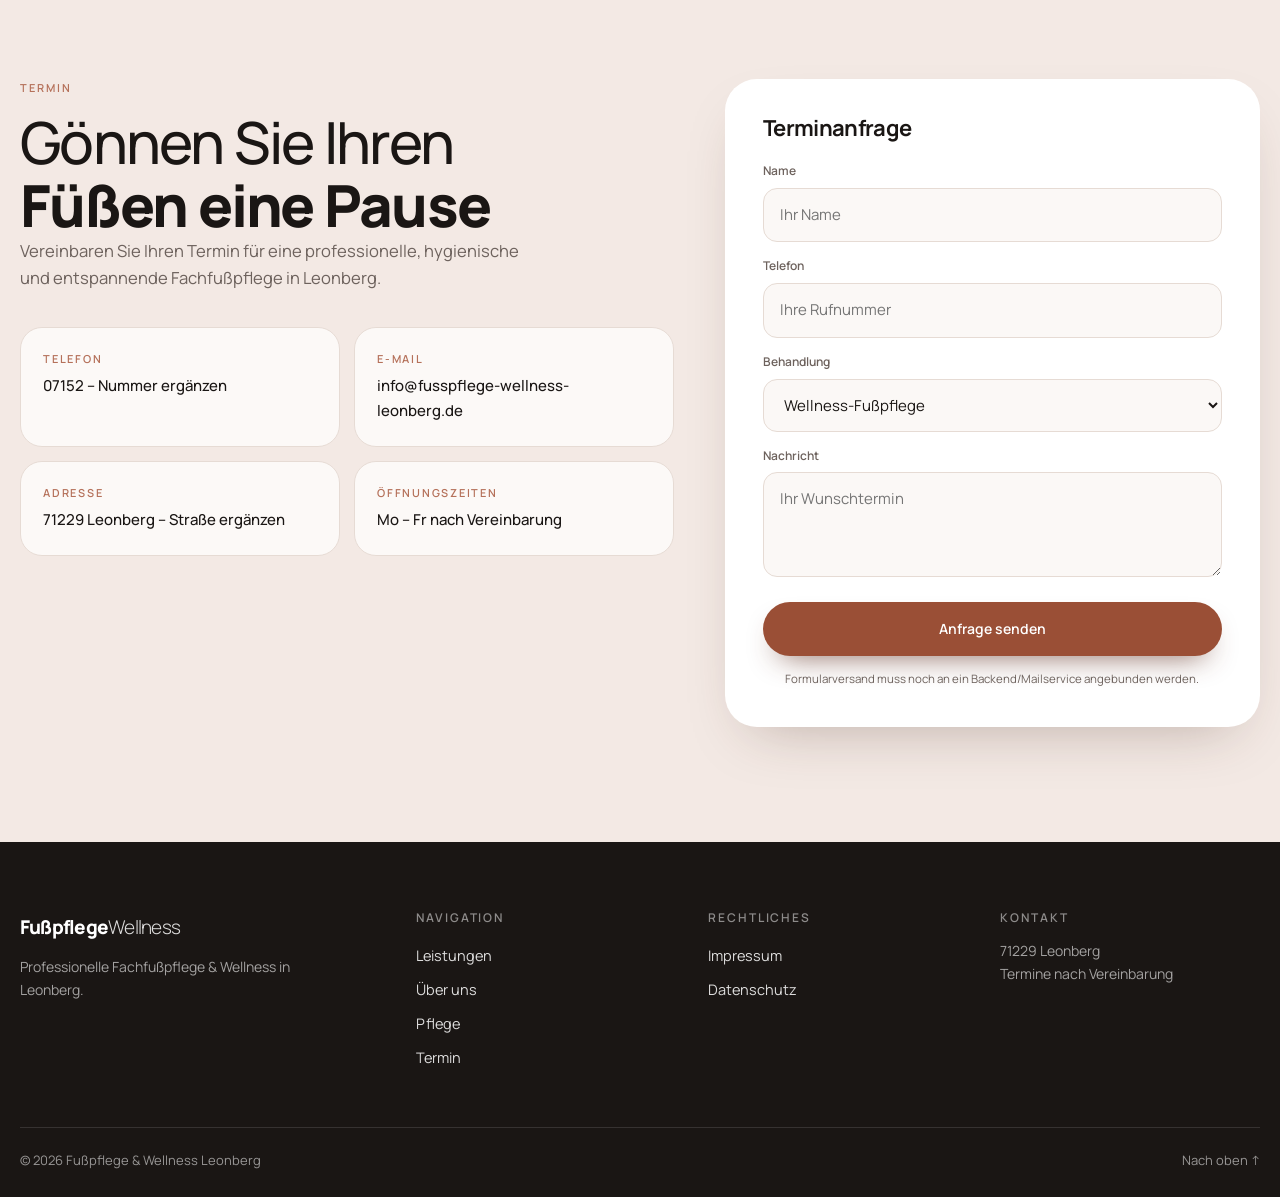
==== commit 0370ad2c: "Wohlfuehl-Momente als Akkordeon: Klick oeffnet die Kachel, die offene klappt zu Alle fuenf Kacheln t" ====
--- a/index.html
+++ b/index.html
@@ -159,8 +159,10 @@
     <a href="#termin" class="btn btn-outline" data-tile="right">Termin sichern</a>
   </div>
 
-  <div class="flow-rail">
-    <article class="flow-card flow-lead" data-tile="left">
+  <div class="flow-rail" id="flowRail">
+    <article class="flow-card is-open" data-tile="left" style="--d:0ms"
+             role="button" tabindex="0" aria-expanded="true"
+             aria-label="Ganzheitlicher Ansatz anzeigen">
       <div class="ph shot"><img src="assets/img/wellness.webp" alt="Behandlung im Studio" loading="lazy" decoding="async"></div>
       <div class="flow-badge"><i>↗</i><span>Mehr Details</span></div>
       <div class="flow-body">
@@ -169,17 +171,49 @@
       </div>
       <span class="chip"><i>✻</i> Fußpflege</span>
     </article>
-    <article class="flow-card" data-tile="right" style="--d:120ms">
+    <article class="flow-card" data-tile="right" style="--d:120ms"
+             role="button" tabindex="0" aria-expanded="false"
+             aria-label="Sichtbares Ergebnis anzeigen">
       <div class="ph shot"><img src="assets/img/fuesse.webp" alt="Gepflegte Füße" loading="lazy" decoding="async"></div>
-    </article>
-    <article class="flow-card" data-tile="right" style="--d:240ms">
+      <div class="flow-badge"><i>↗</i><span>Mehr Details</span></div>
+      <div class="flow-body">
+        <h3>Sichtbares Ergebnis</h3>
+        <p>Glatte Haut, saubere Nägel, keine Druckstellen – und Füße, die sich wieder leicht anfühlen.</p>
+      </div>
+      <span class="chip"><i>✻</i> Ergebnis</span>
+    </article>
+    <article class="flow-card" data-tile="right" style="--d:240ms"
+             role="button" tabindex="0" aria-expanded="false"
+             aria-label="Pflege für zu Hause anzeigen">
       <div class="ph shot"><img src="assets/img/studio2.webp" alt="Pflegeprodukte" loading="lazy" decoding="async"></div>
-    </article>
-    <article class="flow-card" data-tile="right" style="--d:360ms">
+      <div class="flow-badge"><i>↗</i><span>Mehr Details</span></div>
+      <div class="flow-body">
+        <h3>Pflege für zu Hause</h3>
+        <p>Zum Abschluss erhalten Sie eine Empfehlung aus dem Gehwol®-Sortiment, abgestimmt auf Ihren Hauttyp.</p>
+      </div>
+      <span class="chip"><i>✻</i> Gehwol®</span>
+    </article>
+    <article class="flow-card" data-tile="right" style="--d:360ms"
+             role="button" tabindex="0" aria-expanded="false"
+             aria-label="Ruhe und Wärme anzeigen">
       <div class="ph shot"><img src="assets/img/handtuecher.webp" alt="Frische Handtücher" loading="lazy" decoding="async"></div>
-    </article>
-    <article class="flow-card" data-tile="right" style="--d:480ms">
+      <div class="flow-badge"><i>↗</i><span>Mehr Details</span></div>
+      <div class="flow-body">
+        <h3>Ruhe und Wärme</h3>
+        <p>Warme Tücher, ein Kräuterbad und Zeit ohne Hektik – die Behandlung soll auch guttun.</p>
+      </div>
+      <span class="chip"><i>✻</i> Wohlfühlen</span>
+    </article>
+    <article class="flow-card" data-tile="right" style="--d:480ms"
+             role="button" tabindex="0" aria-expanded="false"
+             aria-label="Ruhiges Ambiente anzeigen">
       <div class="ph shot"><img src="assets/img/travertin.webp" alt="Spa-Ambiente" loading="lazy" decoding="async"></div>
+      <div class="flow-badge"><i>↗</i><span>Mehr Details</span></div>
+      <div class="flow-body">
+        <h3>Ruhiges Ambiente</h3>
+        <p>Helle Räume, warme Materialien und höchste Hygiene – damit Sie sich vom ersten Moment an wohlfühlen.</p>
+      </div>
+      <span class="chip"><i>✻</i> Studio</span>
     </article>
   </div>
 
--- a/assets/css/style.css
+++ b/assets/css/style.css
@@ -292,37 +292,47 @@
 .svc-card.is-active .svc-badge,.svc-card.is-active .svc-body{opacity:1}
 
 /* ============ Flow ============ */
-/* Breite Leitkarte links, schmalere Bildkarten daneben, die zum rechten Rand
-   auslaufen - Kopfzeile und Leitkarte stehen auf derselben Fluchtlinie. */
-/* Die Reihe ist gegenueber der Ueberschrift eingerueckt; die breite Leitkachel
-   ist ein 16:9-Rechteck, die schmalen Bildkacheln laufen zum rechten Rand aus. */
+/* Akkordeon: die geoeffnete Kachel ist breit und traegt Titel, Text und Chip,
+   die uebrigen stehen als schmale Bildstreifen daneben. Ein Klick tauscht die
+   Rollen - animiert wird die flex-basis, weil width:auto nicht uebergeht. */
 .flow-rail{width:100%;display:flex;gap:10px;align-items:stretch;height:clamp(280px,31vw,470px);
-  /* overflow-x:auto zwingt overflow-y von visible auf auto - die Reihe wurde
-     dadurch selbst vertikal scrollbar und schluckte das Mausrad. */
   overflow-x:auto;overflow-y:hidden;overscroll-behavior-x:contain;
   scrollbar-width:none;
   padding:8px 0 22px calc(max(20px,(100vw - var(--wrap))/2) + 5vw)}
 .flow-rail::-webkit-scrollbar{display:none}
-.flow-card{position:relative;flex:0 0 auto;height:100%;width:clamp(100px,11vw,160px);
-  border-radius:var(--r-m);overflow:hidden;box-shadow:var(--shadow)}
+.flow-card{position:relative;flex:0 0 clamp(100px,11vw,160px);height:100%;
+  border-radius:var(--r-m);overflow:hidden;box-shadow:var(--shadow);cursor:pointer;
+  transition:flex-basis .85s var(--ease),border-radius .6s var(--ease)}
+.flow-card:focus-visible{outline:2px solid var(--accent);outline-offset:3px}
 .flow-card .ph{position:absolute;inset:0}
-.flow-lead{width:auto;aspect-ratio:16/9}
-.flow-lead::after{content:"";position:absolute;inset:0;
-  background:linear-gradient(105deg,rgba(120,52,34,.72),rgba(120,52,34,.18) 62%,transparent)}
+.flow-card.is-open{flex-basis:min(740px,54vw);border-radius:var(--r-l);cursor:default}
+.flow-card::after{content:"";position:absolute;inset:0;opacity:0;
+  /* Zwei Lagen: die schraege Faerbung gibt der Kachel den Ton, der Verlauf von
+     unten traegt die Schrift auch ueber hellen Motiven. */
+  background:linear-gradient(to top,rgba(52,24,15,.82),rgba(52,24,15,.28) 42%,transparent 68%),
+             linear-gradient(105deg,rgba(120,52,34,.6),rgba(120,52,34,.14) 62%,transparent);
+  transition:opacity .6s var(--ease)}
+.flow-card.is-open::after{opacity:1}
+/* Die Beschriftung erscheint erst, wenn die Kachel breit genug dafuer ist. */
+.flow-badge,.flow-body,.chip{opacity:0;pointer-events:none;
+  transition:opacity .45s var(--ease)}
+.flow-card.is-open .flow-badge,
+.flow-card.is-open .flow-body,
+.flow-card.is-open .chip{opacity:1;transition-delay:.35s}
 .flow-badge{position:absolute;top:24px;right:24px;z-index:2;width:96px;height:96px;
   border-radius:50%;display:grid;place-content:center;justify-items:center;gap:4px;
   color:#fff;font-size:11px;background:rgba(35,20,15,.3);backdrop-filter:blur(8px);
-  border:1px solid rgba(255,255,255,.3);transition:transform .5s var(--ease)}
+  border:1px solid rgba(255,255,255,.3);transition:transform .5s var(--ease),opacity .45s var(--ease)}
 .flow-badge i{font-style:normal;font-size:15px}
 .flow-card:hover .flow-badge{transform:scale(1.08)}
 .flow-body{position:absolute;left:0;right:0;bottom:0;z-index:2;
   padding:clamp(22px,3vw,34px);color:#fff;display:flex;flex-direction:column;gap:10px}
-.flow-body h3{font-size:clamp(20px,2.3vw,27px);font-weight:700}
+.flow-body h3{font-size:clamp(20px,2.3vw,27px);font-weight:700;white-space:nowrap}
 .flow-body p{font-size:14px;line-height:1.55;opacity:.9;max-width:26ch}
 .chip{position:absolute;right:clamp(22px,3vw,34px);bottom:clamp(22px,3vw,34px);z-index:3;
   display:inline-flex;gap:8px;align-items:center;padding:11px 20px;border-radius:999px;
   background:rgba(255,255,255,.2);border:1px solid rgba(255,255,255,.32);
-  backdrop-filter:blur(10px);color:#fff;font-size:13px;font-weight:500}
+  backdrop-filter:blur(10px);color:#fff;font-size:13px;font-weight:500;white-space:nowrap}
 .chip i{font-style:normal;opacity:.75}
 
 .flow-nav{display:none;gap:10px;justify-content:flex-end;
@@ -450,8 +460,13 @@
   .svc-card .svc-body,.svc-card .svc-badge{display:none}
   /* Wohlfuehl-Momente: alle Kacheln gleich breit, Wechsel ueber die Pfeile. */
   .flow-rail{height:auto;padding:8px 20px 20px;gap:14px;scroll-snap-type:x mandatory}
-  .flow-card,.flow-lead{width:calc(100vw - 40px);aspect-ratio:16/11;height:auto;
-    scroll-snap-align:center}
+  .flow-body h3{white-space:normal}
+  /* Mobil sind alle Kacheln gleich breit - auch die geoeffnete, sonst zieht
+     die Desktop-Regel sie auf 54vw zusammen. */
+  .flow-card,.flow-card.is-open{flex-basis:calc(100vw - 40px);aspect-ratio:16/11;
+    height:auto;scroll-snap-align:center;border-radius:var(--r-m)}
+  .flow-card::after,.flow-card .flow-badge,
+  .flow-card .flow-body,.flow-card .chip{opacity:1;transition-delay:0s}
   .flow-nav{display:flex}
   /* Pflegekacheln: flacheres Bild, damit sie nicht die halbe Seite fuellen. */
   .pcard .ph{aspect-ratio:4/3}
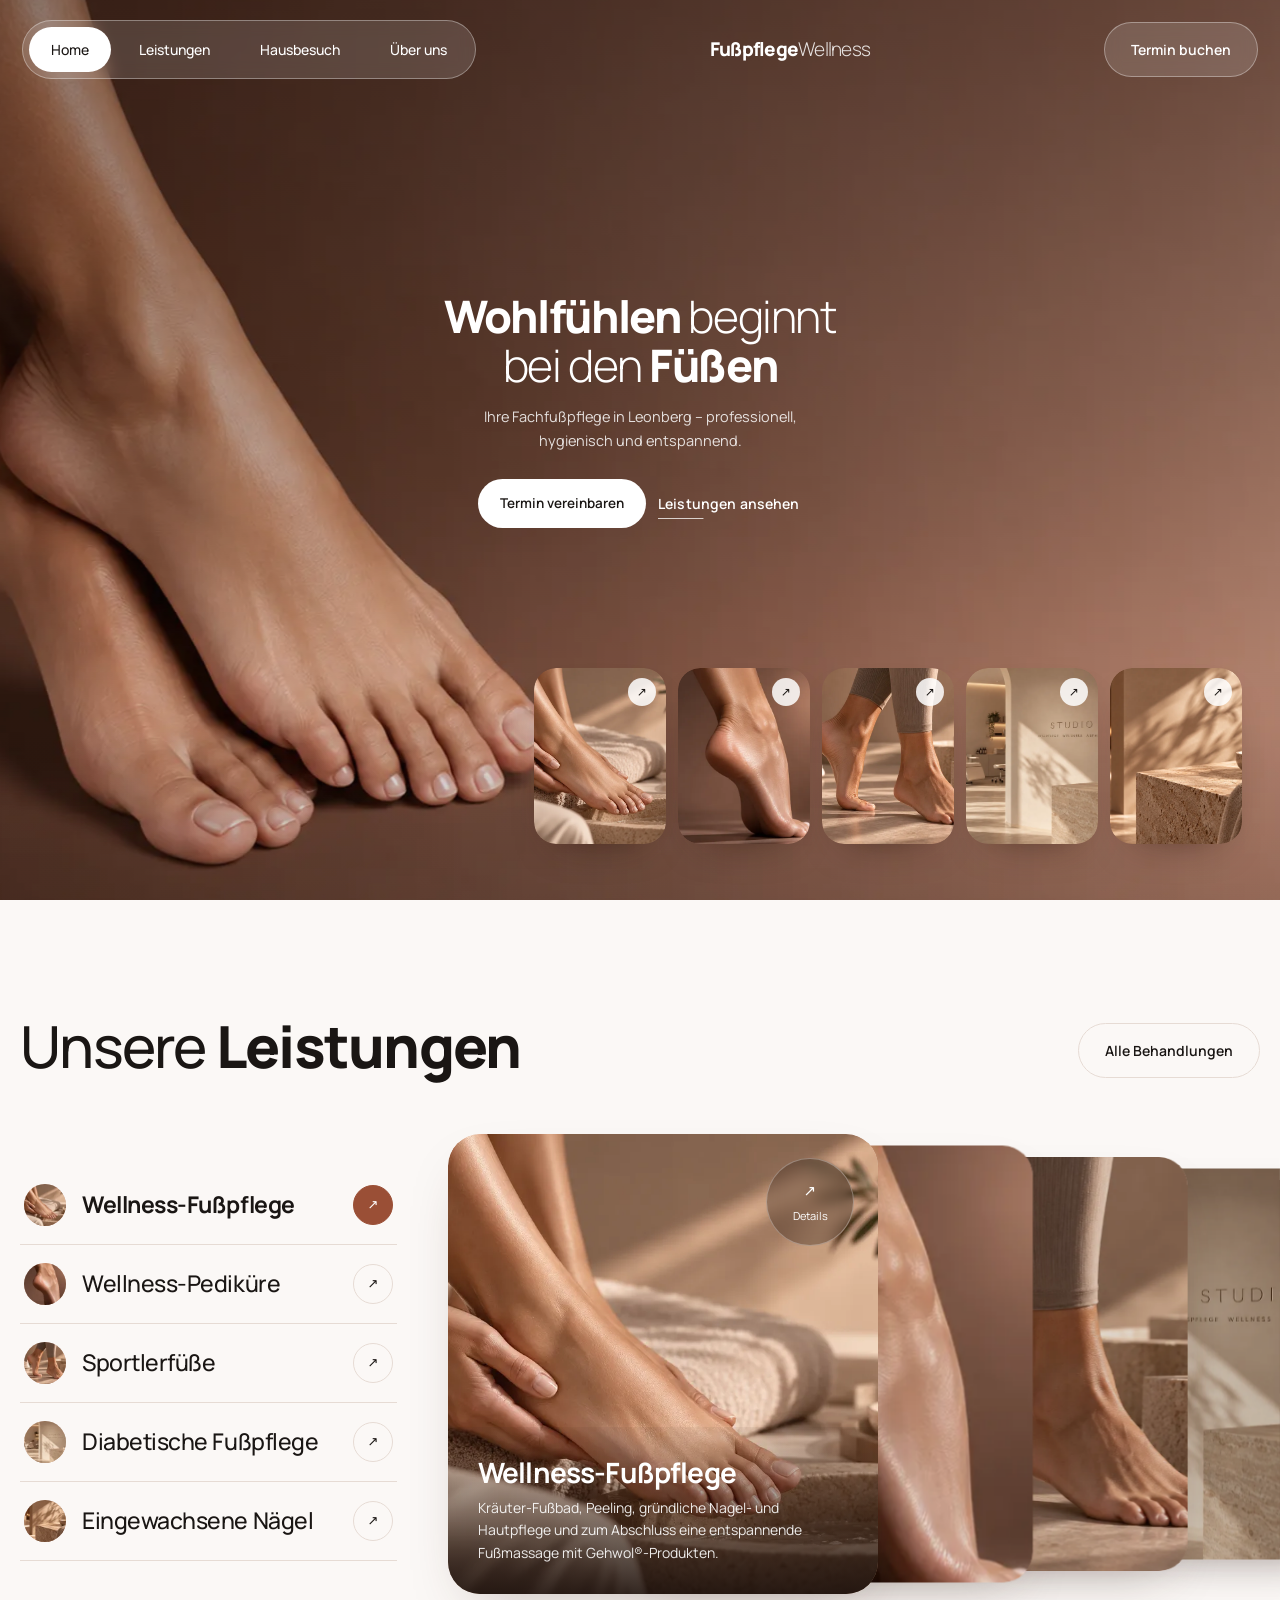
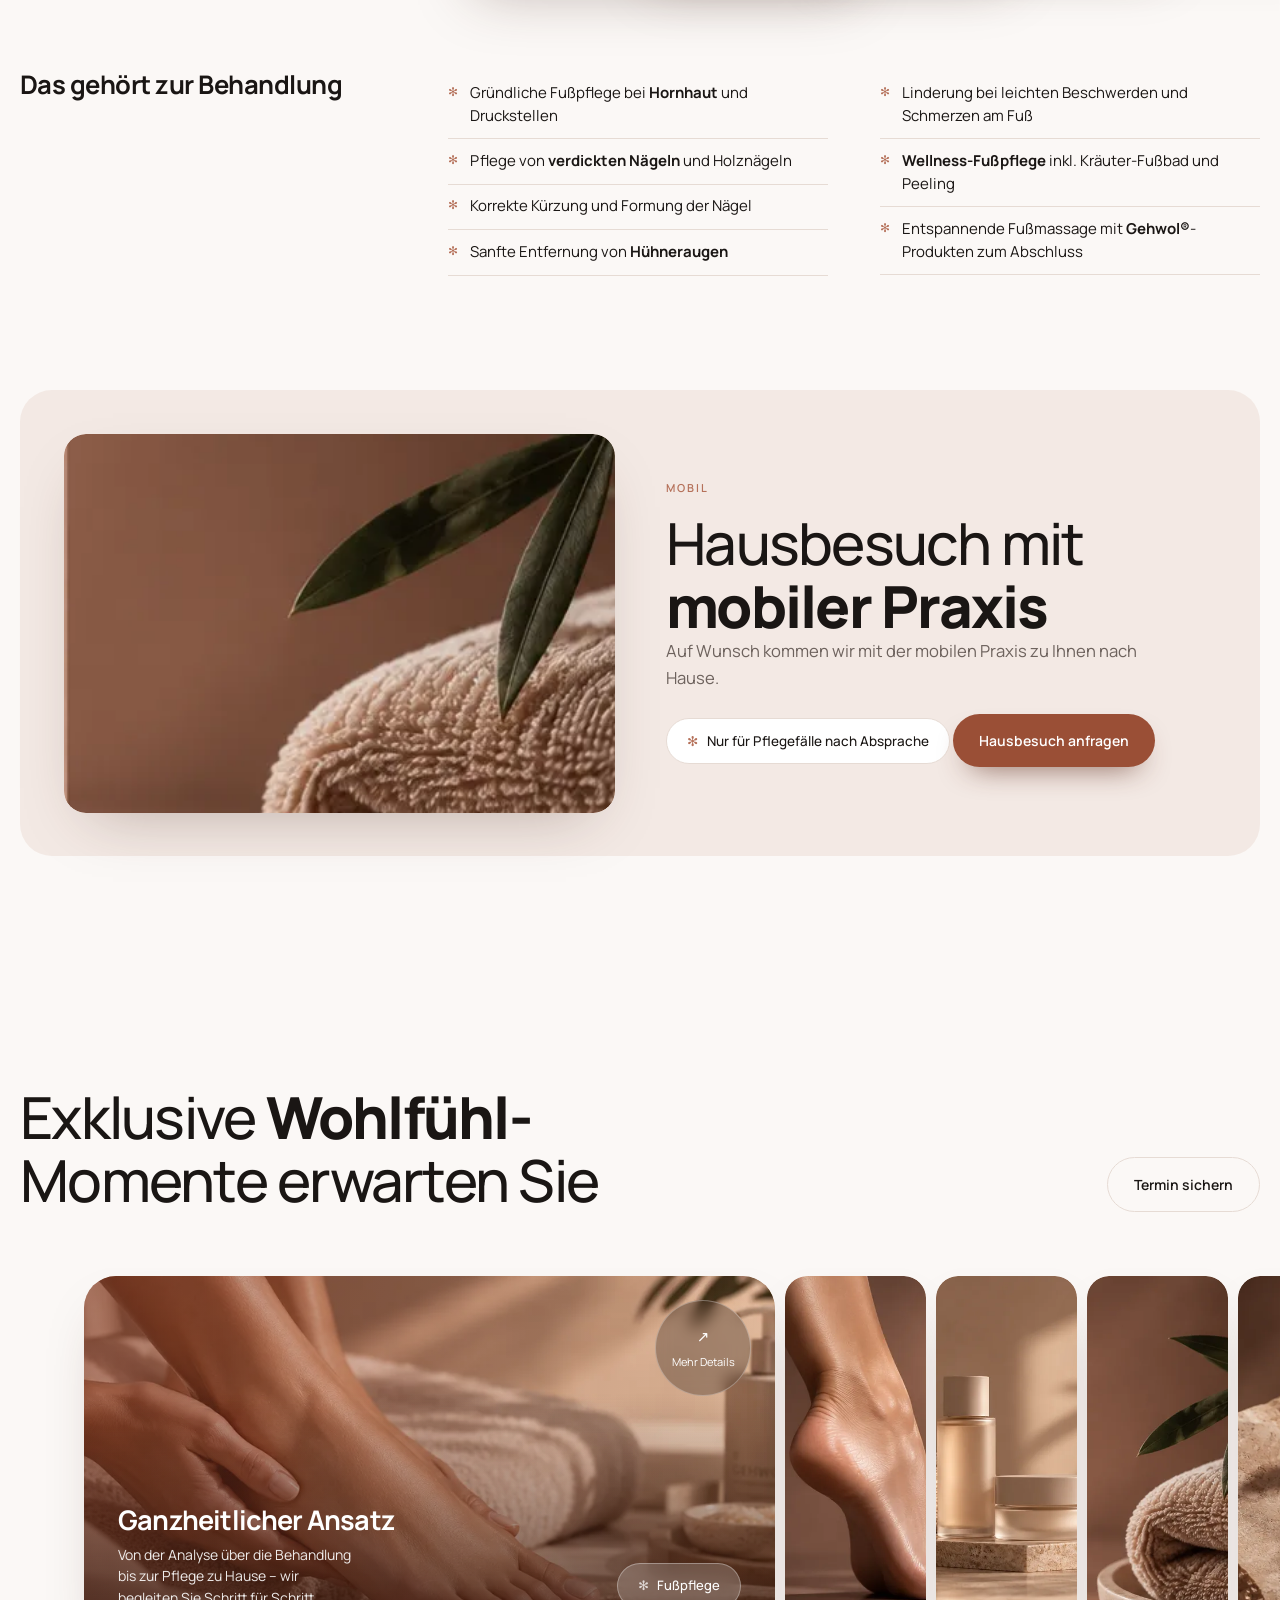
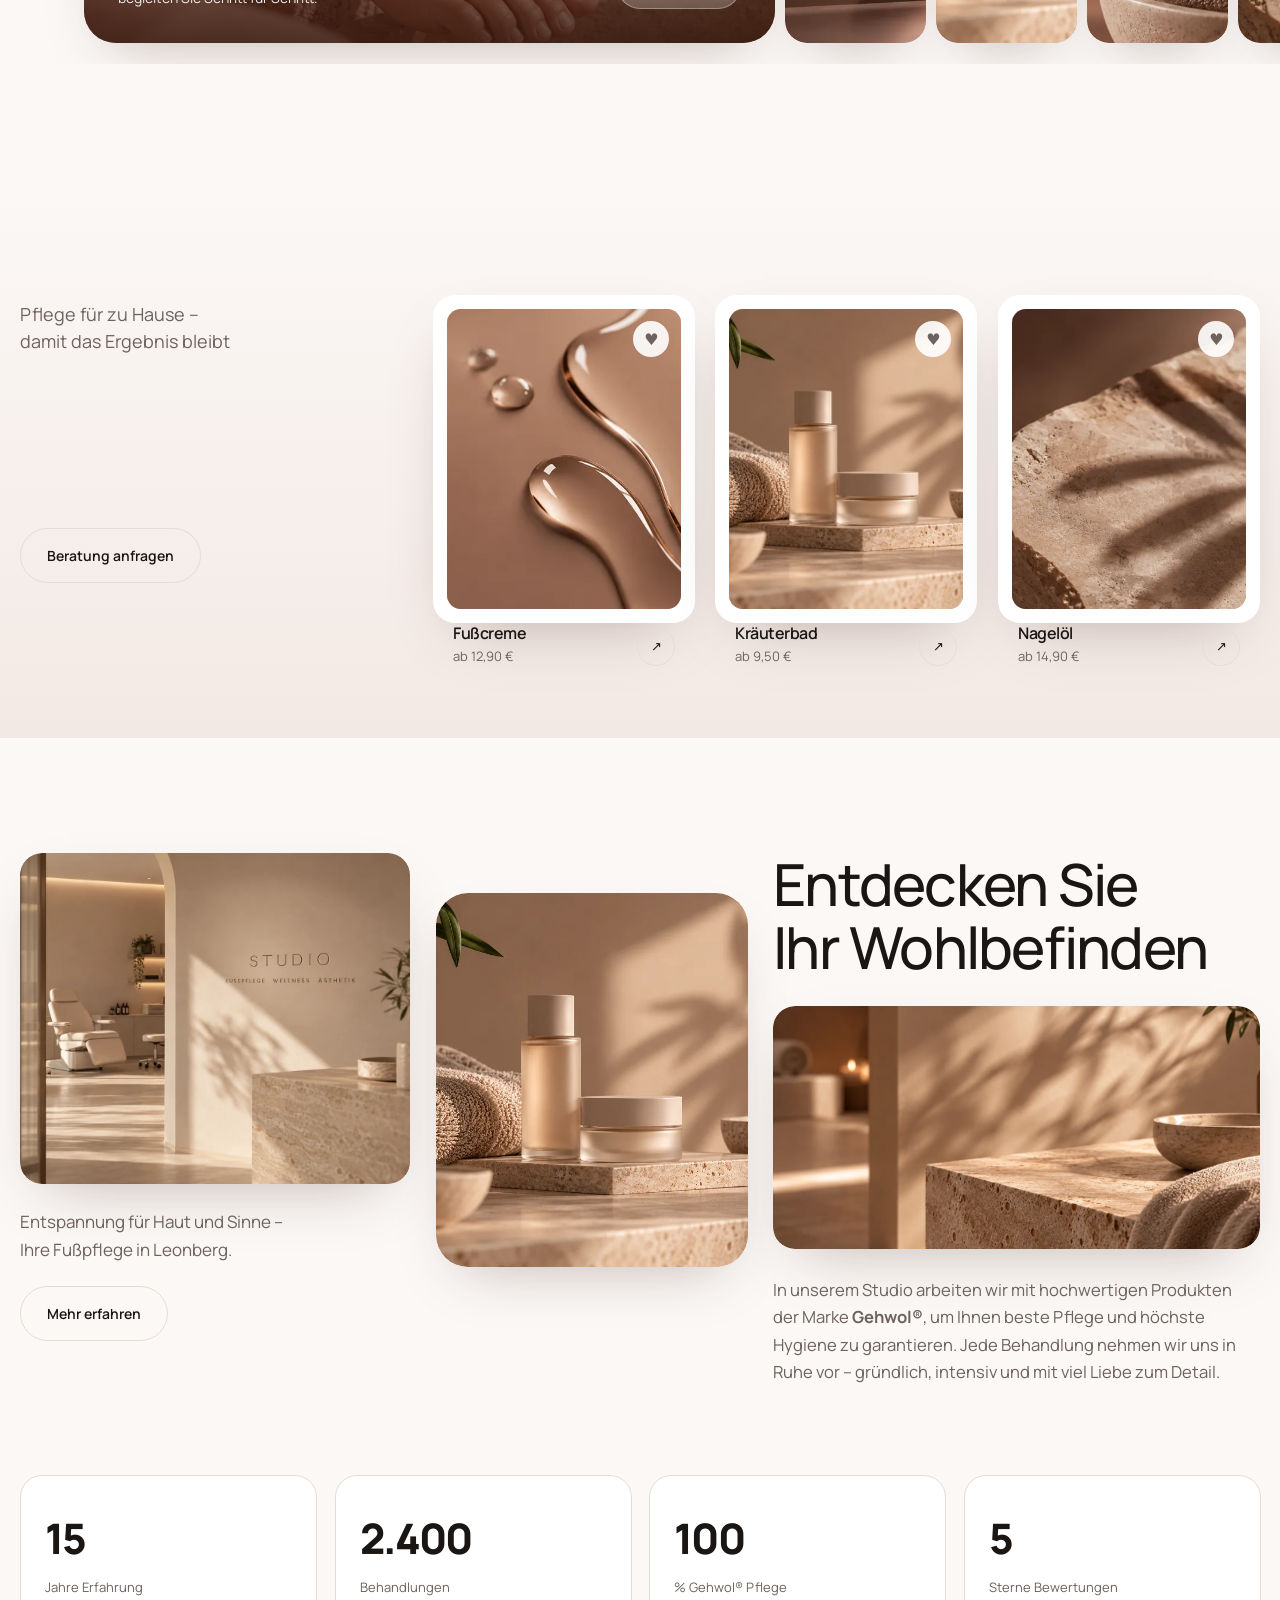
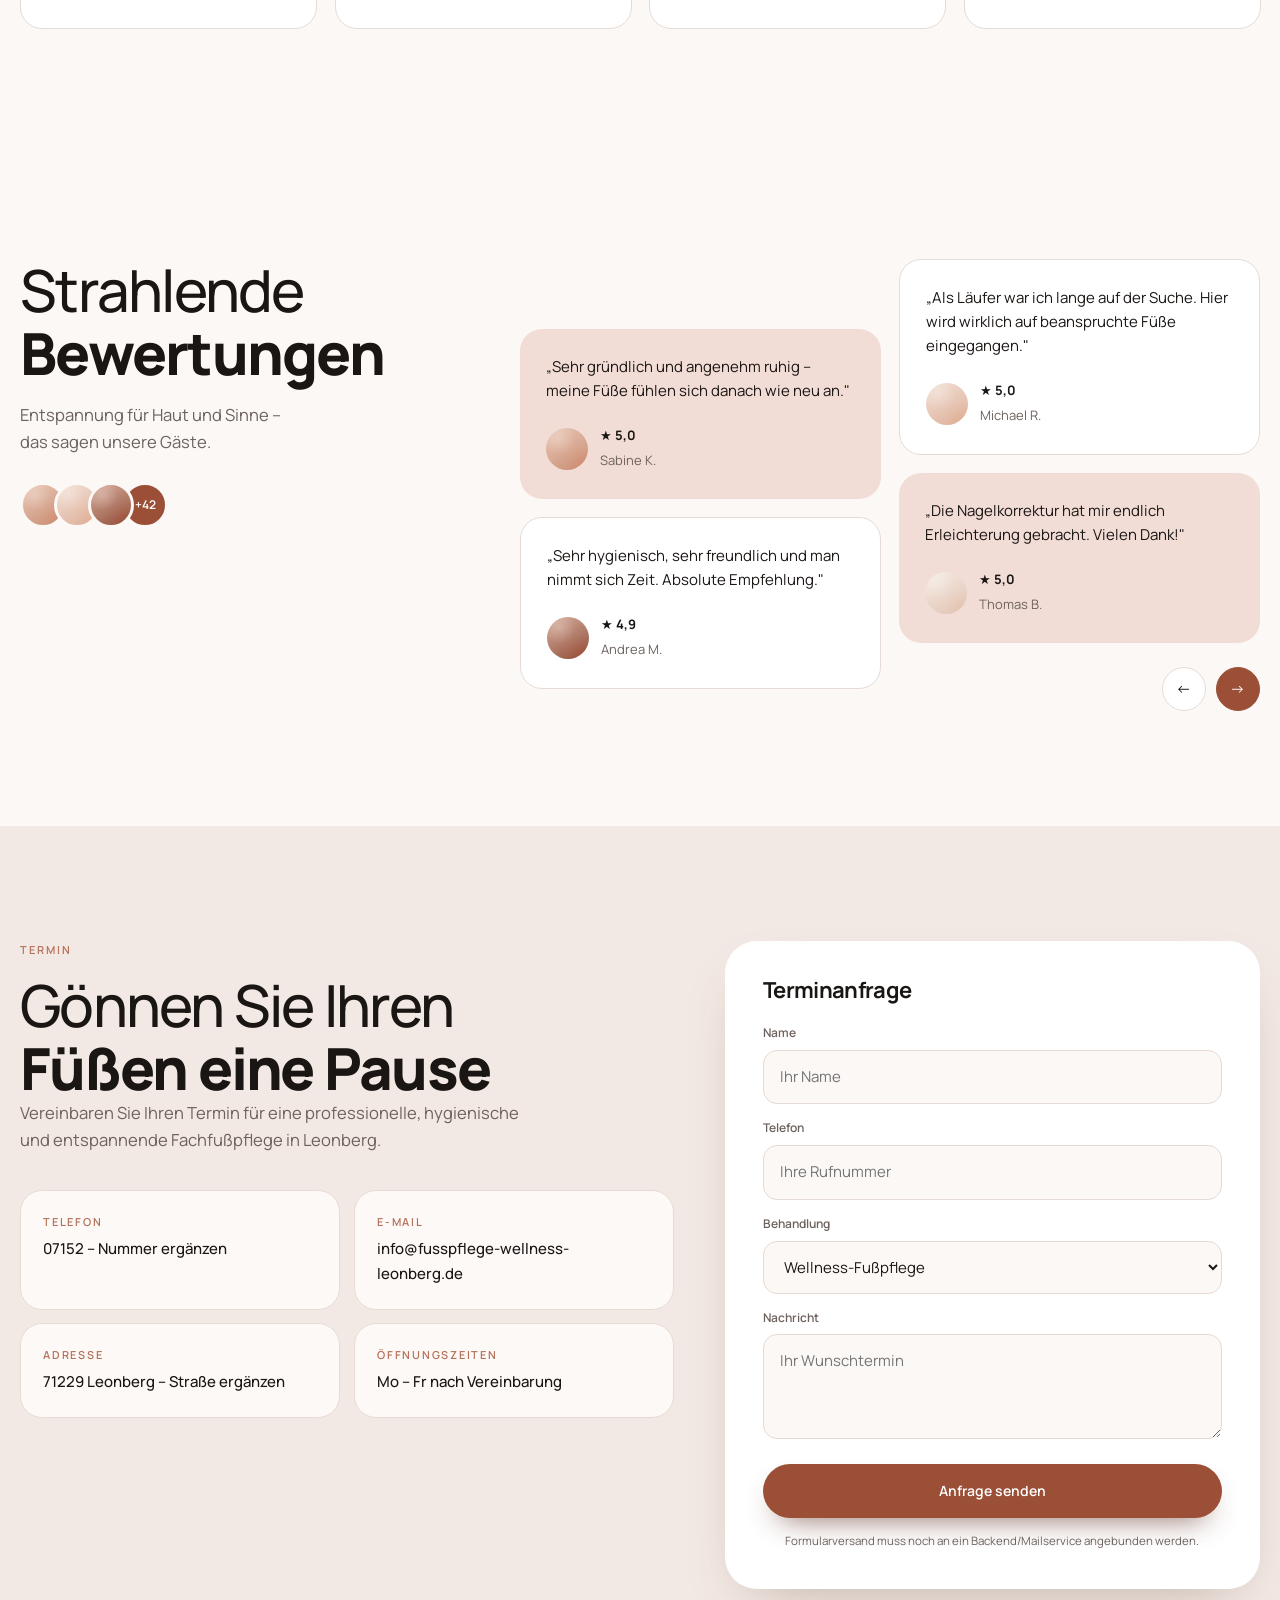
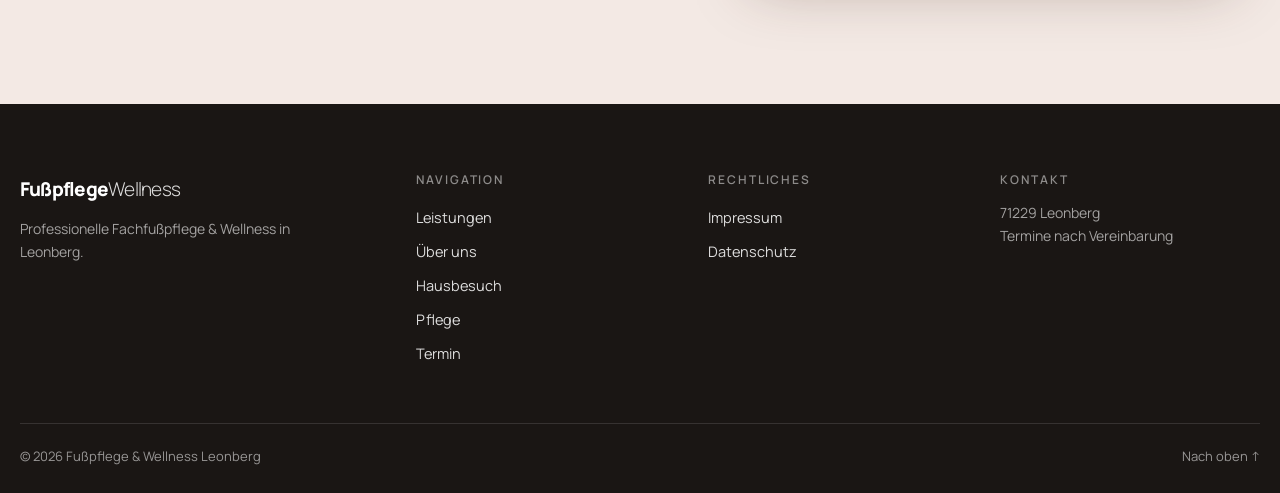
==== commit 3d541b63: "Fehlende Inhalte der Altseite ergaenzen: Behandlungskatalog, Pedikuere, Hausbesuch - Neuer Block 'Da" ====
--- a/index.html
+++ b/index.html
@@ -24,6 +24,7 @@
     <nav class="nav-pills" id="navPills">
       <a href="#home" class="pill is-active">Home</a>
       <a href="#leistungen" class="pill">Leistungen</a>
+      <a href="#hausbesuch" class="pill">Hausbesuch</a>
       <a href="#ueber-uns" class="pill">Über uns</a>
       <a href="#termin" class="pill pill-cta">Termin buchen</a>
     </nav>
@@ -65,20 +66,26 @@
       <span class="hcard-body"><b>Wellness-Fußpflege</b><span>Bad, Peeling &amp; Massage</span></span>
     </button>
     <button class="hcard" data-tile="right" style="--d:840ms" data-svc-link="1"
+            aria-label="Wellness-Pediküre – zu den Leistungen springen">
+      <div class="ph shot"><img src="assets/img/fuesse.webp" alt="Wellness-Pediküre" fetchpriority="high" decoding="async"></div>
+      <span class="hcard-arrow">↗</span>
+      <span class="hcard-body"><b>Wellness-Pediküre</b><span>Brasilianische Art</span></span>
+    </button>
+    <button class="hcard" data-tile="right" style="--d:1160ms" data-svc-link="2"
             aria-label="Sportlerfüße – zu den Leistungen springen">
       <div class="ph shot"><img src="assets/img/sportler.webp" alt="Sportlerfüße" fetchpriority="high" decoding="async"></div>
       <span class="hcard-arrow">↗</span>
       <span class="hcard-body"><b>Sportlerfüße</b><span>Für beanspruchte Füße</span></span>
     </button>
-    <button class="hcard" data-tile="right" style="--d:1160ms" data-svc-link="2"
+    <button class="hcard" data-tile="right" style="--d:1480ms" data-svc-link="3"
             aria-label="Diabetische Fußpflege – zu den Leistungen springen">
-      <div class="ph shot"><img src="assets/img/fuesse.webp" alt="Diabetische Fußpflege" fetchpriority="high" decoding="async"></div>
+      <div class="ph shot"><img src="assets/img/studio1.webp" alt="Diabetische Fußpflege" fetchpriority="high" decoding="async"></div>
       <span class="hcard-arrow">↗</span>
       <span class="hcard-body"><b>Diabetische Fußpflege</b><span>Behutsam &amp; vorbeugend</span></span>
     </button>
-    <button class="hcard" data-tile="right" style="--d:1480ms" data-svc-link="3"
+    <button class="hcard" data-tile="right" style="--d:1800ms" data-svc-link="4"
             aria-label="Eingewachsene Nägel – zu den Leistungen springen">
-      <div class="ph shot"><img src="assets/img/studio1.webp" alt="Eingewachsene Nägel" fetchpriority="high" decoding="async"></div>
+      <div class="ph shot"><img src="assets/img/studio3.webp" alt="Eingewachsene Nägel" fetchpriority="high" decoding="async"></div>
       <span class="hcard-arrow">↗</span>
       <span class="hcard-body"><b>Eingewachsene Nägel</b><span>Korrektur mit Spange</span></span>
     </button>
@@ -99,55 +106,94 @@
         <span class="svc-thumb ph shot"><img src="assets/img/t-wellness.webp" alt="Wellness-Fußpflege" loading="lazy" decoding="async"></span><span class="svc-name">Wellness-Fußpflege</span><span class="svc-go">↗</span>
       </li>
       <li class="svc" data-svc="1" data-tile="left" style="--d:90ms">
+        <span class="svc-thumb ph shot"><img src="assets/img/t-pedikuere.webp" alt="Wellness-Pediküre" loading="lazy" decoding="async"></span><span class="svc-name">Wellness-Pediküre</span><span class="svc-go">↗</span>
+      </li>
+      <li class="svc" data-svc="2" data-tile="left" style="--d:180ms">
         <span class="svc-thumb ph shot"><img src="assets/img/t-sportler.webp" alt="Sportlerfüße" loading="lazy" decoding="async"></span><span class="svc-name">Sportlerfüße</span><span class="svc-go">↗</span>
       </li>
-      <li class="svc" data-svc="2" data-tile="left" style="--d:180ms">
+      <li class="svc" data-svc="3" data-tile="left" style="--d:270ms">
         <span class="svc-thumb ph shot"><img src="assets/img/t-diabetisch.webp" alt="Diabetische Fußpflege" loading="lazy" decoding="async"></span><span class="svc-name">Diabetische Fußpflege</span><span class="svc-go">↗</span>
       </li>
-      <li class="svc" data-svc="3" data-tile="left" style="--d:270ms">
+      <li class="svc" data-svc="4" data-tile="left" style="--d:360ms">
         <span class="svc-thumb ph shot"><img src="assets/img/t-eingewachsen.webp" alt="Eingewachsene Nägel" loading="lazy" decoding="async"></span><span class="svc-name">Eingewachsene Nägel</span><span class="svc-go">↗</span>
       </li>
     </ul>
 
     <div class="svc-stack" id="svcStack">
       <div class="svc-slot" data-tile="right" style="--d:0ms"><article class="svc-card is-active" data-pane="0">
-        <div class="ph shot "><img src="assets/img/wellness.webp" alt="Wellness-Fußpflege" loading="lazy" decoding="async"></div>
+        <div class="ph shot"><img src="assets/img/wellness.webp" alt="Wellness-Fußpflege" loading="lazy" decoding="async"></div>
         <div class="svc-badge"><i>↗</i><span>Details</span></div>
         <div class="svc-body">
           <h3>Wellness-Fußpflege</h3>
-          <p>Kräuter-Fußbad, Peeling, gründliche Nagel- und Hautpflege und eine entspannende
-             Fußmassage mit Gehwol®-Produkten – auf Wunsch mit Lack in Naturtönen.</p>
+          <p>Kräuter-Fußbad, Peeling, gründliche Nagel- und Hautpflege und zum Abschluss eine entspannende Fußmassage mit Gehwol®-Produkten.</p>
         </div>
       </article></div>
       <div class="svc-slot" data-tile="right" style="--d:120ms"><article class="svc-card" data-pane="1">
-        <div class="ph shot "><img src="assets/img/sportler.webp" alt="Sportlerfüße" loading="lazy" decoding="async"></div>
+        <div class="ph shot"><img src="assets/img/fuesse.webp" alt="Wellness-Pediküre" loading="lazy" decoding="async"></div>
+        <div class="svc-badge"><i>↗</i><span>Details</span></div>
+        <div class="svc-body">
+          <h3>Wellness-Pediküre</h3>
+          <p>Komplette Fußbehandlung nach brasilianischer Tradition – inklusive Kräuter-Fußbad, Peeling, gründlicher Nagel- und Hautpflege sowie perfekter Lackierung mit Naturlack für ein makelloses Ergebnis.</p>
+        </div>
+      </article></div>
+      <div class="svc-slot" data-tile="right" style="--d:240ms"><article class="svc-card" data-pane="2">
+        <div class="ph shot"><img src="assets/img/sportler.webp" alt="Sportlerfüße" loading="lazy" decoding="async"></div>
         <div class="svc-badge"><i>↗</i><span>Details</span></div>
         <div class="svc-body">
           <h3>Sportlerfüße</h3>
-          <p>Regeneration für stark beanspruchte Füße: Druckstellen, Hornhaut und beanspruchte
-             Nägel werden schonend behandelt.</p>
+          <p>Regeneration für stark beanspruchte Füße: Druckstellen, Hornhaut und beanspruchte Nägel werden schonend behandelt.</p>
         </div>
       </article></div>
-      <div class="svc-slot" data-tile="right" style="--d:240ms"><article class="svc-card" data-pane="2">
+      <div class="svc-slot" data-tile="right" style="--d:360ms"><article class="svc-card" data-pane="3">
         <!-- Platzhalter: "diabetische fusspflege.png" fehlt noch im Repo -->
-        <div class="ph shot "><img src="assets/img/fuesse.webp" alt="Diabetische Fußpflege" loading="lazy" decoding="async"></div>
+        <div class="ph shot"><img src="assets/img/studio1.webp" alt="Diabetische Fußpflege" loading="lazy" decoding="async"></div>
         <div class="svc-badge"><i>↗</i><span>Details</span></div>
         <div class="svc-body">
           <h3>Diabetische Fußpflege</h3>
-          <p>Kosmetische Fachfußpflege zur Vorbeugung – besonders behutsam, hygienisch und
-             aufmerksam auf jede Veränderung der Haut.</p>
+          <p>Im Rahmen der kosmetischen Fachfußpflege zur Vorsorge – besonders behutsam, hygienisch und aufmerksam auf jede Veränderung der Haut.</p>
         </div>
       </article></div>
-      <div class="svc-slot" data-tile="right" style="--d:360ms"><article class="svc-card" data-pane="3">
+      <div class="svc-slot" data-tile="right" style="--d:480ms"><article class="svc-card" data-pane="4">
         <!-- Platzhalter: "eingewachsene.png" fehlt noch im Repo -->
-        <div class="ph shot "><img src="assets/img/studio1.webp" alt="Eingewachsene Nägel" loading="lazy" decoding="async"></div>
+        <div class="ph shot"><img src="assets/img/studio3.webp" alt="Eingewachsene Nägel" loading="lazy" decoding="async"></div>
         <div class="svc-badge"><i>↗</i><span>Details</span></div>
         <div class="svc-body">
           <h3>Eingewachsene Nägel</h3>
-          <p>Behandlung mit Nagelkorrektur-Spangensystemen – für spürbare Entlastung und ein
-             gesundes Nagelwachstum.</p>
+          <p>Pflege bei eingewachsenen Nägeln und Nagelkorrektur-Systeme – für spürbare Entlastung und ein gesundes Nagelwachstum.</p>
         </div>
       </article></div>
+    </div>
+  </div>
+
+  <div class="wrap treatment">
+    <h3 class="treatment-title" data-reveal>Das gehört zur Behandlung</h3>
+    <ul class="treatment-list">
+      <li data-tile="up" style="--d:0ms"><i>✻</i><span>Gründliche Fußpflege bei <strong>Hornhaut</strong> und Druckstellen</span></li>
+      <li data-tile="up" style="--d:70ms"><i>✻</i><span>Pflege von <strong>verdickten Nägeln</strong> und Holznägeln</span></li>
+      <li data-tile="up" style="--d:140ms"><i>✻</i><span>Korrekte Kürzung und Formung der Nägel</span></li>
+      <li data-tile="up" style="--d:210ms"><i>✻</i><span>Sanfte Entfernung von <strong>Hühneraugen</strong></span></li>
+      <li data-tile="up" style="--d:280ms"><i>✻</i><span>Linderung bei leichten Beschwerden und Schmerzen am Fuß</span></li>
+      <li data-tile="up" style="--d:350ms"><i>✻</i><span><strong>Wellness-Fußpflege</strong> inkl. Kräuter-Fußbad und Peeling</span></li>
+      <li data-tile="up" style="--d:420ms"><i>✻</i><span>Entspannende Fußmassage mit <strong>Gehwol®</strong>-Produkten zum Abschluss</span></li>
+    </ul>
+  </div>
+</section>
+
+<!-- ══════════ HAUSBESUCH ══════════ -->
+<section class="section homevisit" id="hausbesuch">
+  <div class="wrap homevisit-inner">
+    <!-- Platzhalter: das Foto der mobilen Praxis fehlt noch im Repo -->
+    <div class="homevisit-media tile" data-tile="left">
+      <div class="ph shot"><img src="assets/img/handtuecher.webp" alt="Mobile Praxis" loading="lazy" decoding="async"></div>
+    </div>
+    <div class="homevisit-copy">
+      <p class="eyebrow" data-reveal>Mobil</p>
+      <h2 class="h2" data-reveal>Hausbesuch mit<br><b>mobiler Praxis</b></h2>
+      <p class="lead" data-reveal>Auf Wunsch kommen wir mit der mobilen Praxis zu Ihnen nach Hause.</p>
+      <p class="homevisit-note" data-tile="up" style="--d:120ms">
+        <i>✻</i> Nur für Pflegefälle nach Absprache
+      </p>
+      <a href="#termin" class="btn btn-dark" data-tile="up" style="--d:200ms">Hausbesuch anfragen</a>
     </div>
   </div>
 </section>
@@ -353,9 +399,11 @@
       <label>Behandlung
         <select name="service">
           <option>Wellness-Fußpflege</option>
+          <option>Wellness-Pediküre (brasilianische Art)</option>
           <option>Sportlerfüße</option>
           <option>Diabetische Fußpflege</option>
           <option>Eingewachsene Nägel / Nagelkorrektur</option>
+          <option>Hausbesuch mit mobiler Praxis</option>
         </select>
       </label>
       <label>Nachricht <textarea name="msg" rows="3" placeholder="Ihr Wunschtermin"></textarea></label>
@@ -374,6 +422,7 @@
     <nav data-tile="up" style="--d:100ms">
       <h4>Navigation</h4>
       <a href="#leistungen">Leistungen</a><a href="#ueber-uns">Über uns</a>
+      <a href="#hausbesuch">Hausbesuch</a>
       <a href="#pflege">Pflege</a><a href="#termin">Termin</a>
     </nav>
     <nav data-tile="up" style="--d:200ms">
--- a/assets/css/style.css
+++ b/assets/css/style.css
@@ -291,6 +291,30 @@
 .svc-card .svc-badge,.svc-card .svc-body{opacity:0;transition:opacity .5s var(--ease)}
 .svc-card.is-active .svc-badge,.svc-card.is-active .svc-body{opacity:1}
 
+/* ============ Behandlungsliste ============ */
+.treatment{margin-top:clamp(46px,6vw,80px);
+  display:grid;grid-template-columns:.72fr 1.55fr;gap:clamp(28px,4vw,60px);align-items:start}
+.treatment-title{font-size:clamp(20px,2vw,26px);font-weight:700;letter-spacing:-.02em}
+.treatment-list{list-style:none;margin:0;padding:0;
+  columns:2;column-gap:clamp(28px,4vw,56px)}
+.treatment-list li{break-inside:avoid;display:flex;gap:12px;align-items:flex-start;
+  padding:11px 0;border-bottom:1px solid var(--line);font-size:15px;line-height:1.5}
+.treatment-list i{font-style:normal;color:var(--clay);font-size:12px;line-height:1.7;flex:0 0 auto}
+.treatment-list strong{font-weight:700}
+
+/* ============ Hausbesuch ============ */
+.homevisit{padding-top:0}
+.homevisit-inner{display:grid;grid-template-columns:1fr 1fr;gap:clamp(30px,4vw,64px);
+  align-items:center;background:var(--bg-2);border-radius:var(--r-l);
+  padding:clamp(26px,3.4vw,46px)}
+.homevisit-inner>*{min-width:0}
+.homevisit-media{aspect-ratio:16/11;border-radius:var(--r-m);overflow:hidden}
+.homevisit-note{display:inline-flex;align-items:center;gap:9px;margin-top:22px;
+  padding:11px 20px;border-radius:999px;background:#fff;border:1px solid var(--line);
+  font-size:13.5px;font-weight:500}
+.homevisit-note i{font-style:normal;color:var(--clay)}
+.homevisit-copy .btn{margin-top:22px}
+
 /* ============ Flow ============ */
 /* Akkordeon: die geoeffnete Kachel ist breit und traegt Titel, Text und Chip,
    die uebrigen stehen als schmale Bildstreifen daneben. Ein Klick tauscht die
@@ -419,7 +443,9 @@
 
 /* ============ Responsive ============ */
 @media (max-width:1080px){
-  .about-grid,.services-grid,.products-grid,.reviews-grid,.booking-inner{grid-template-columns:1fr}
+  .about-grid,.services-grid,.products-grid,.reviews-grid,.booking-inner,
+  .treatment,.homevisit-inner{grid-template-columns:1fr}
+  .treatment-list{columns:1}
   .svc-stack{aspect-ratio:16/13}
   .svc-card{width:min(430px,74%)}
   .rcol-a{padding-top:0}
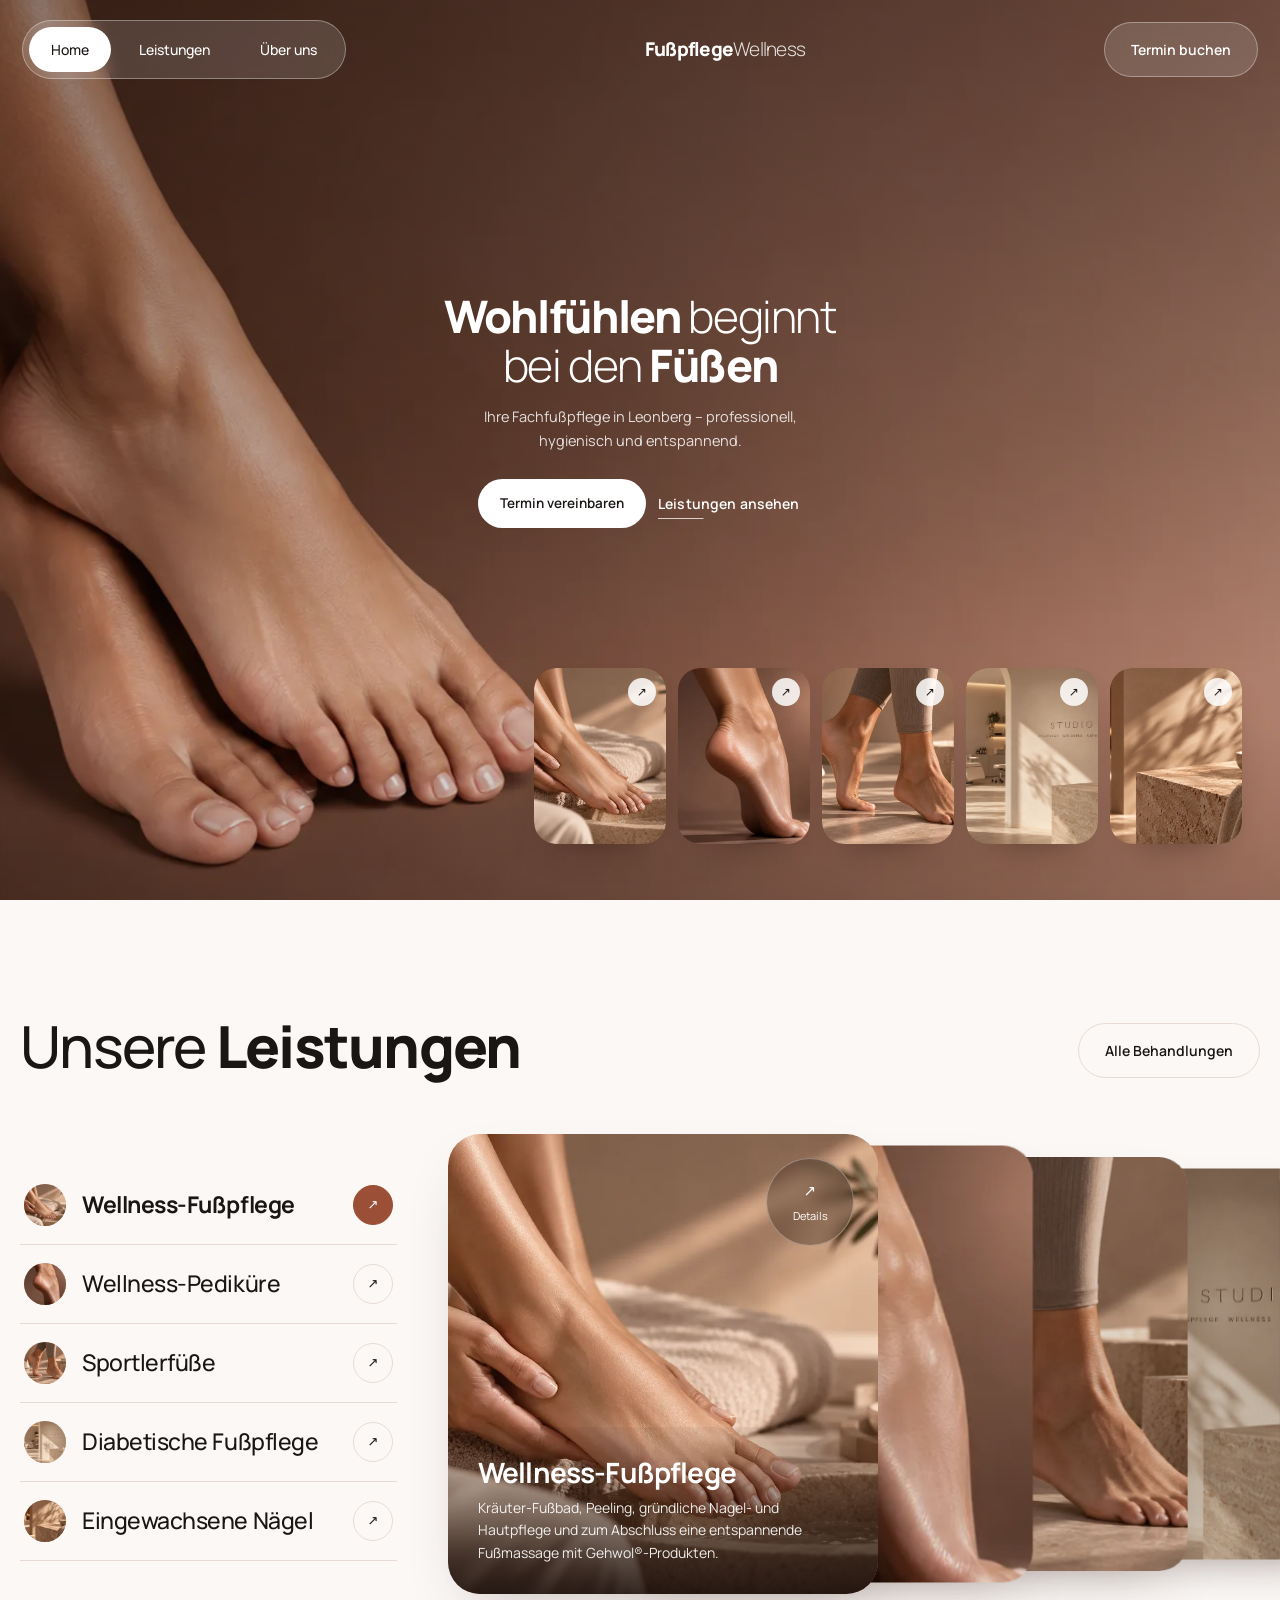
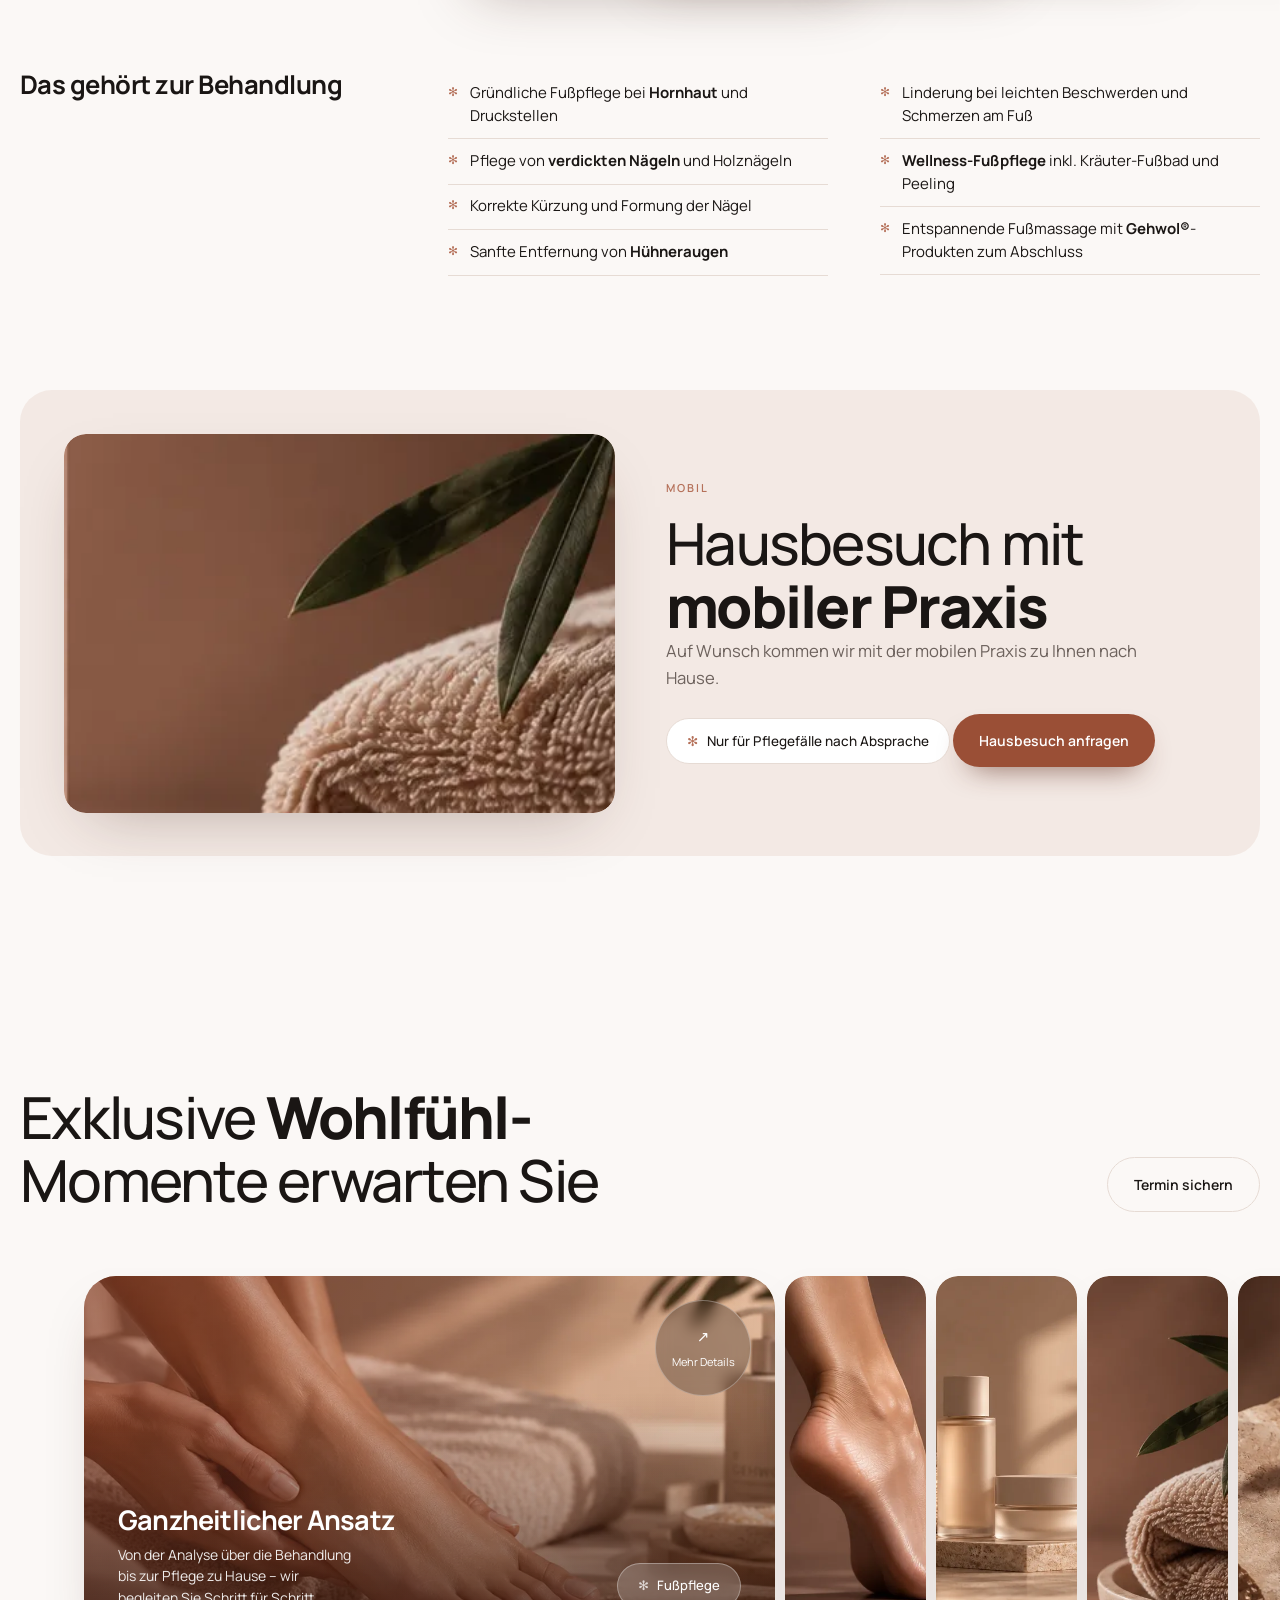
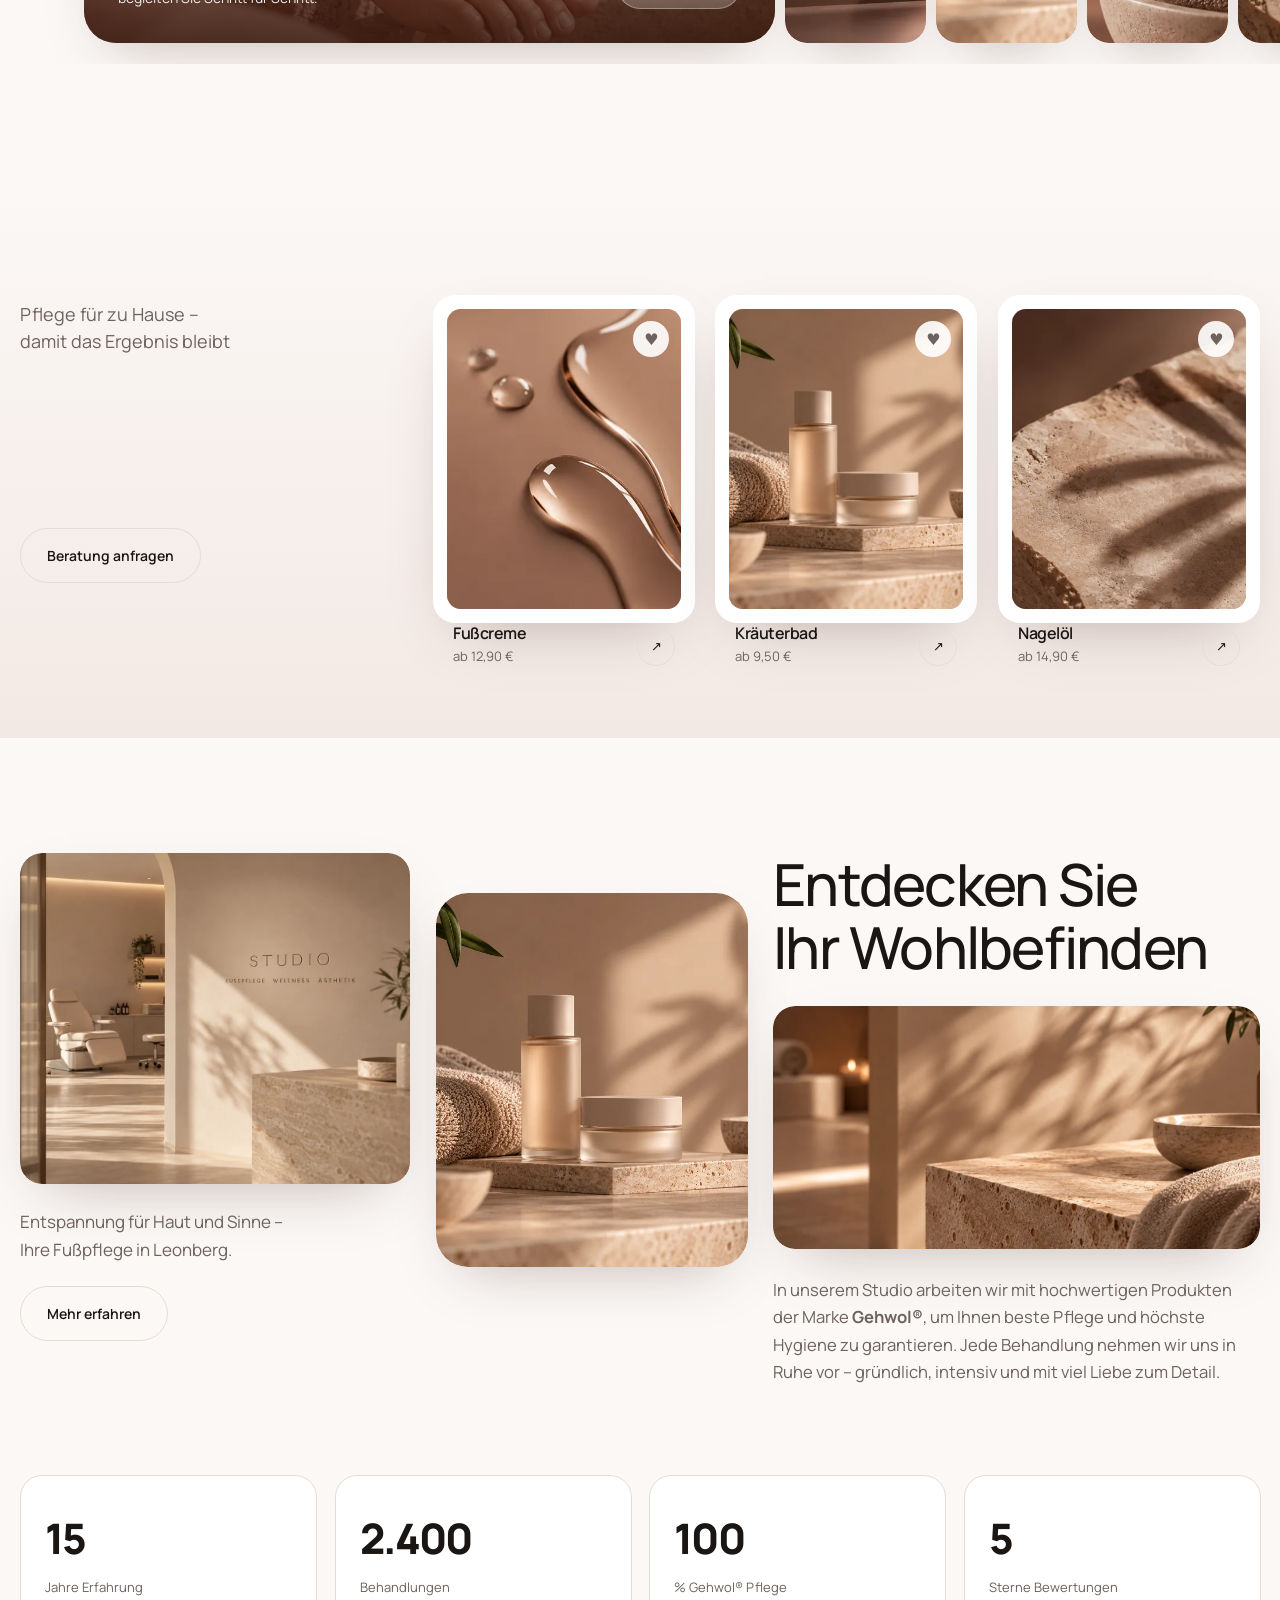
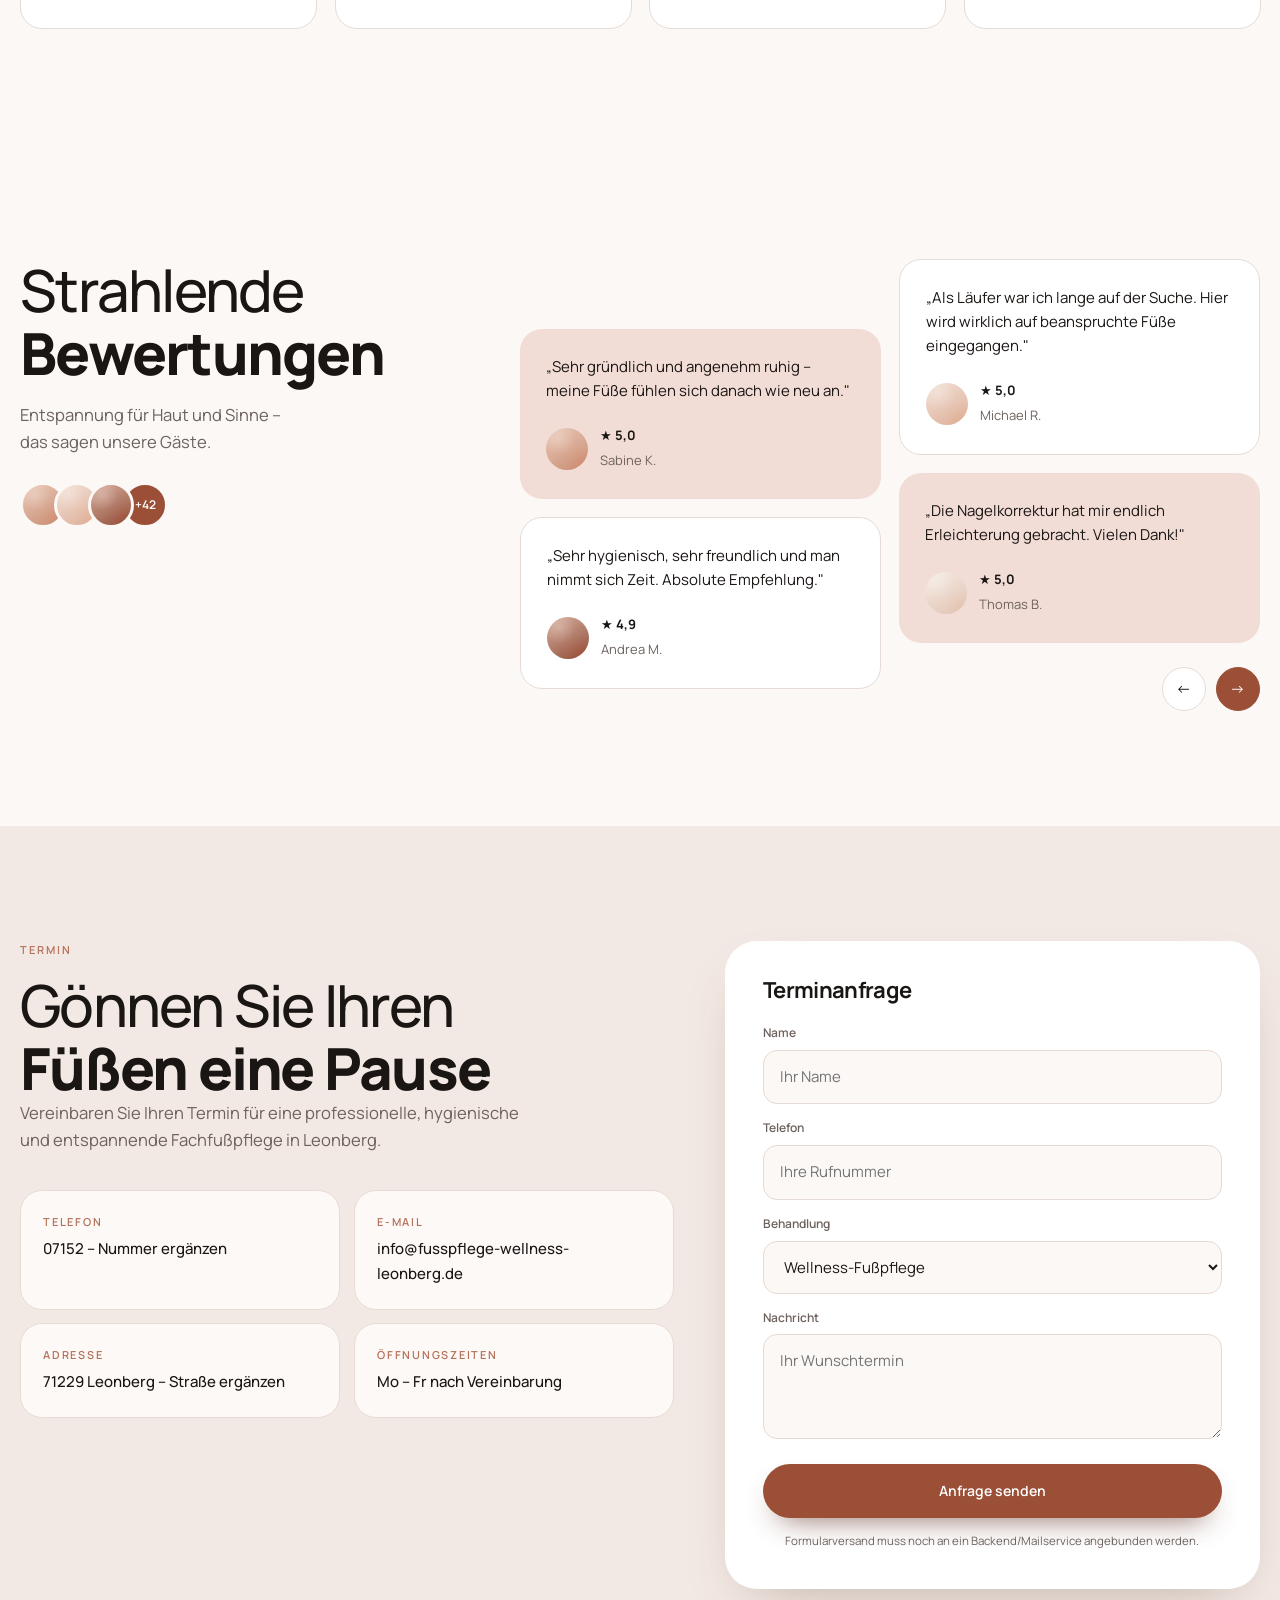
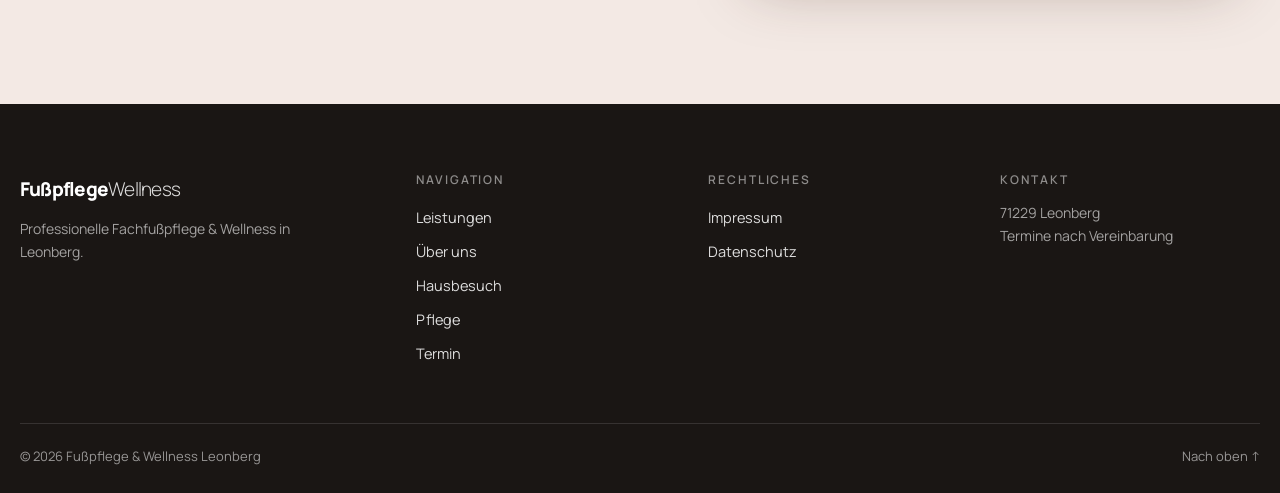
==== commit e7b57828: "Hausbesuch aus der Kopfnavigation entfernen Der Eintrag bleibt im Fussbereich und in der Auswahl des" ====
--- a/index.html
+++ b/index.html
@@ -24,7 +24,6 @@
     <nav class="nav-pills" id="navPills">
       <a href="#home" class="pill is-active">Home</a>
       <a href="#leistungen" class="pill">Leistungen</a>
-      <a href="#hausbesuch" class="pill">Hausbesuch</a>
       <a href="#ueber-uns" class="pill">Über uns</a>
       <a href="#termin" class="pill pill-cta">Termin buchen</a>
     </nav>
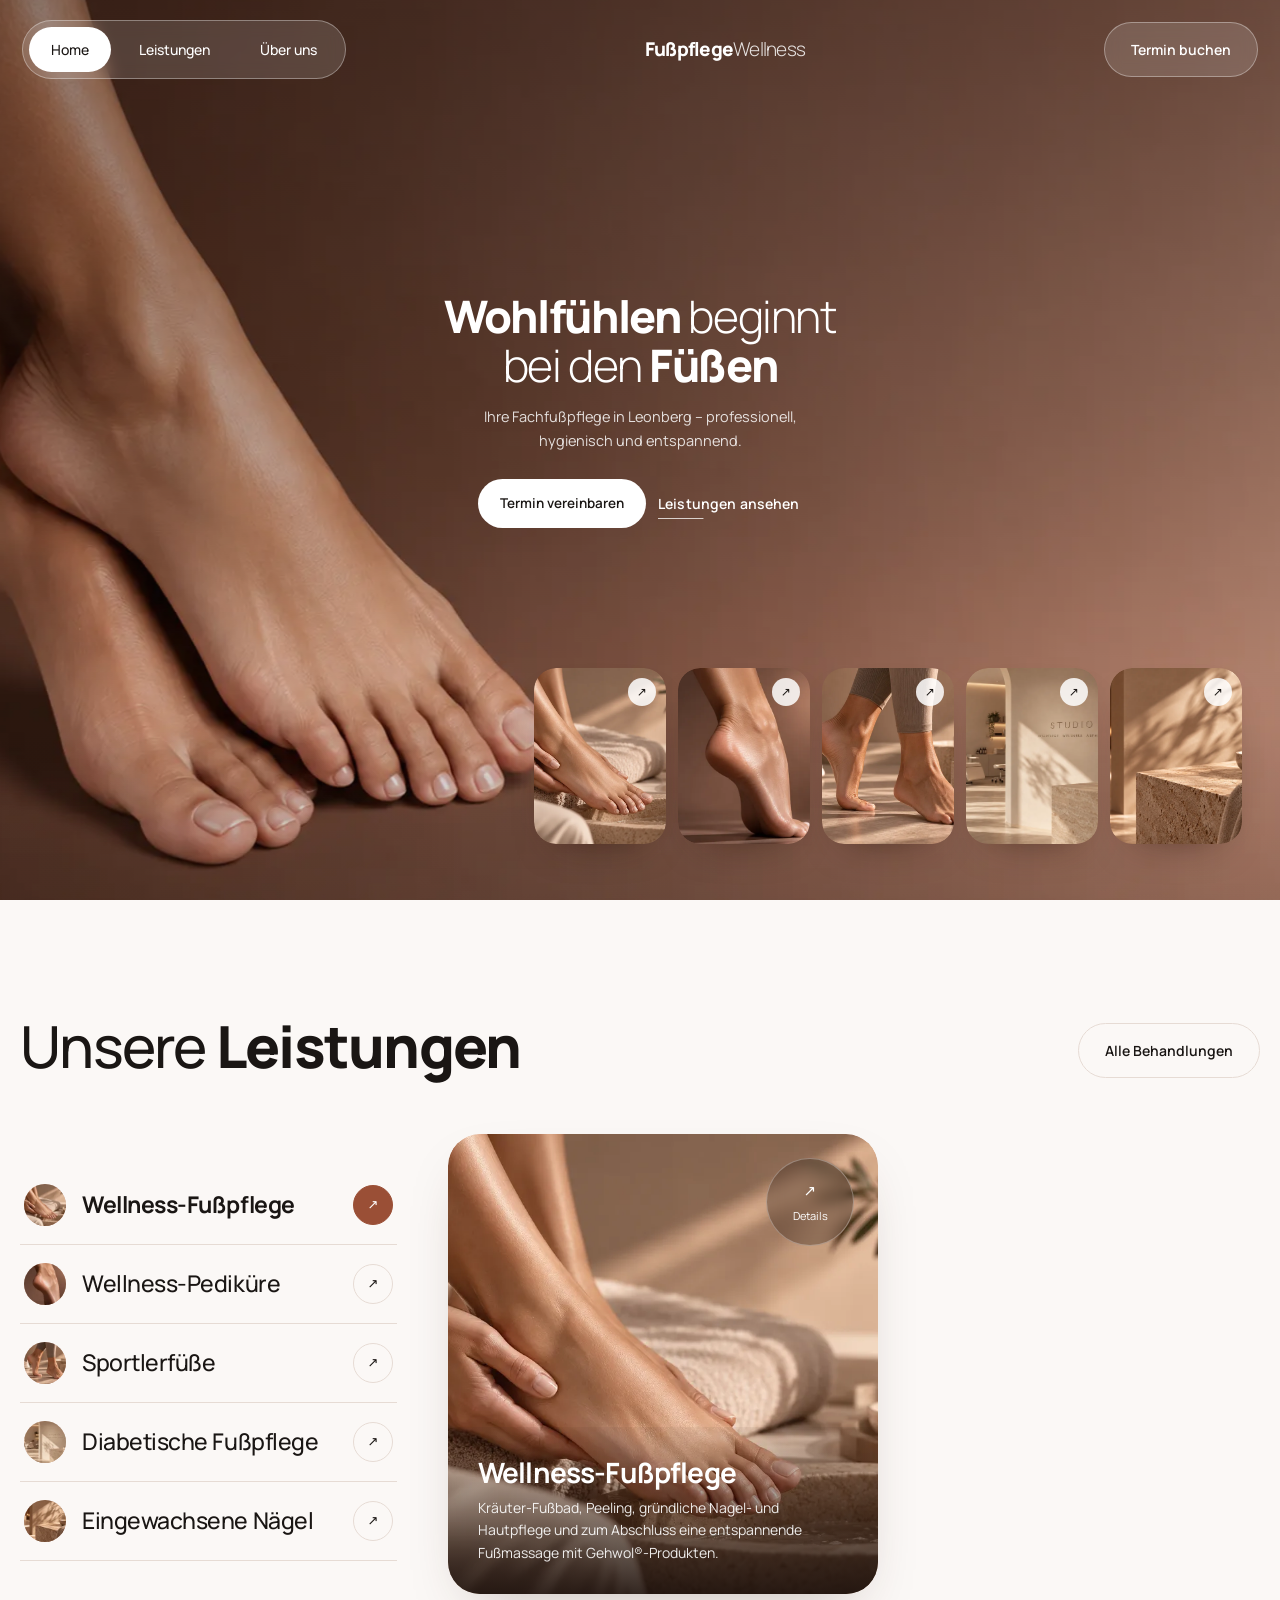
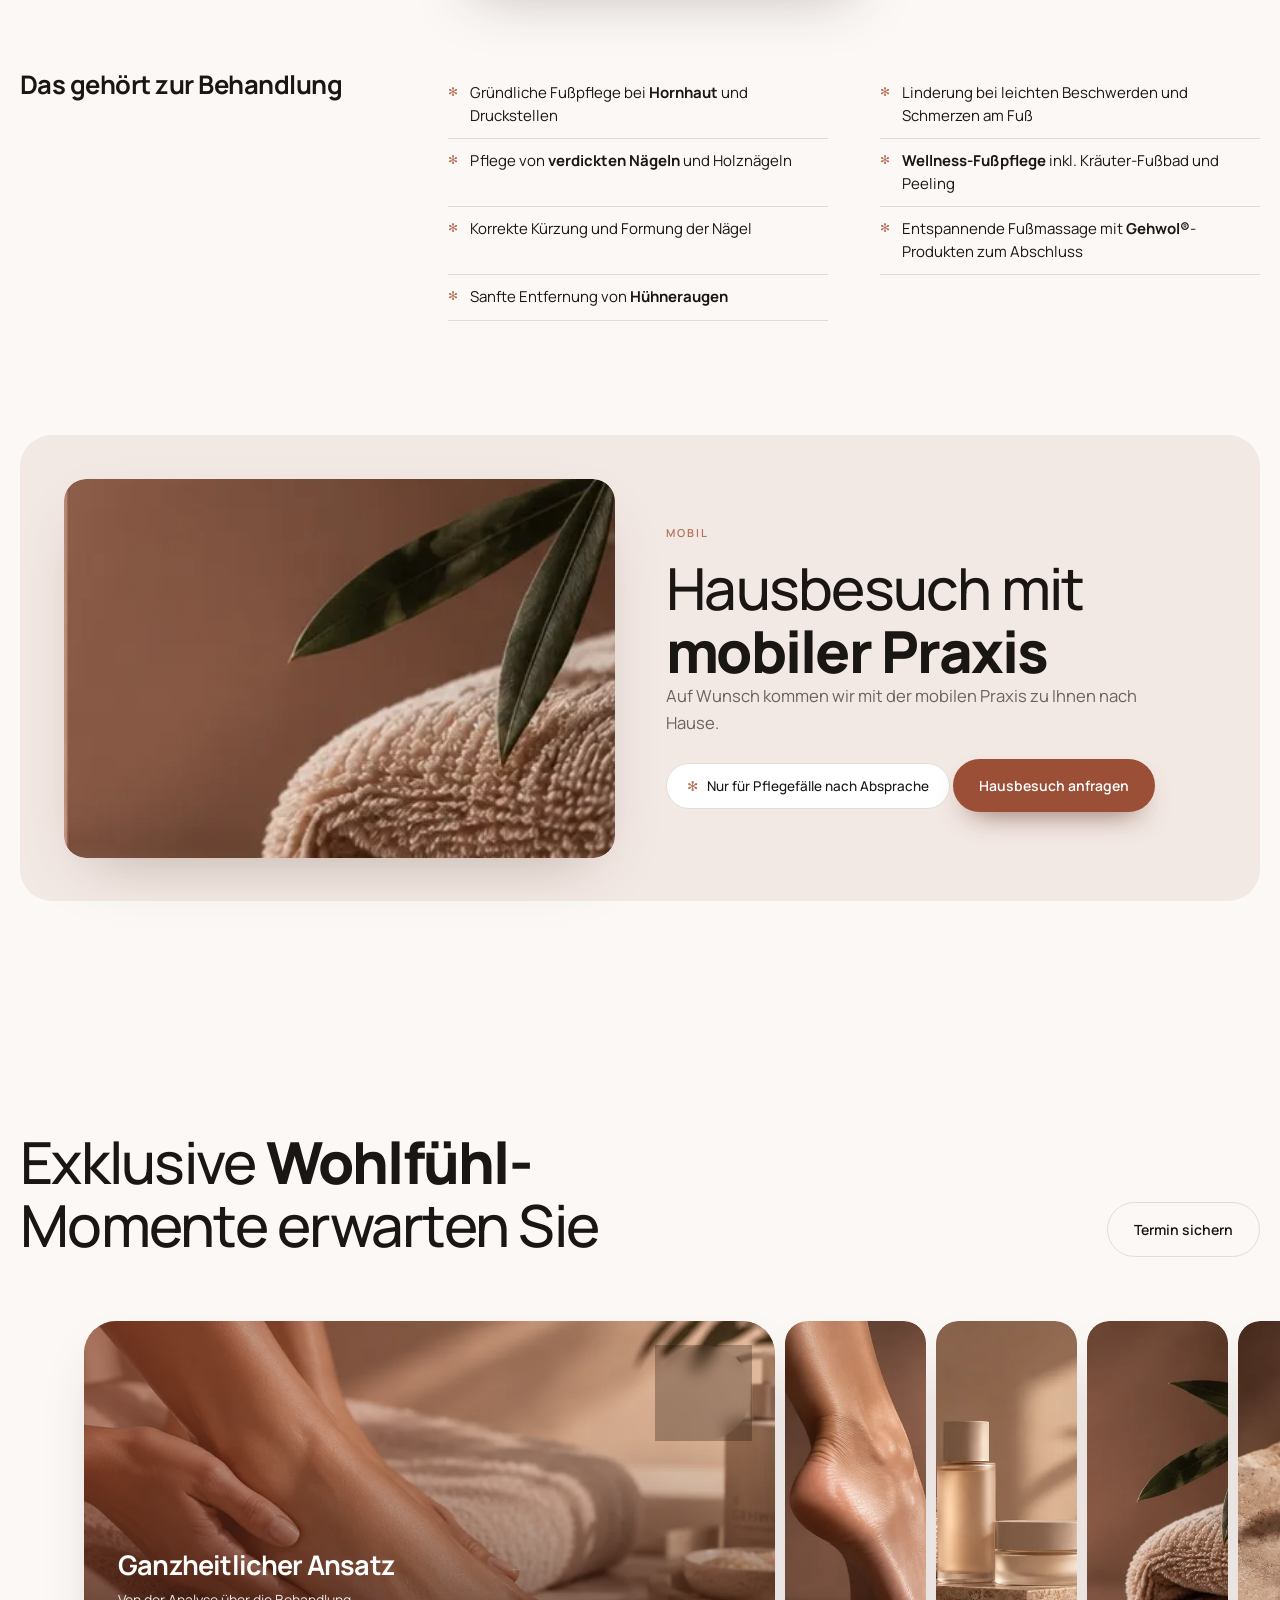
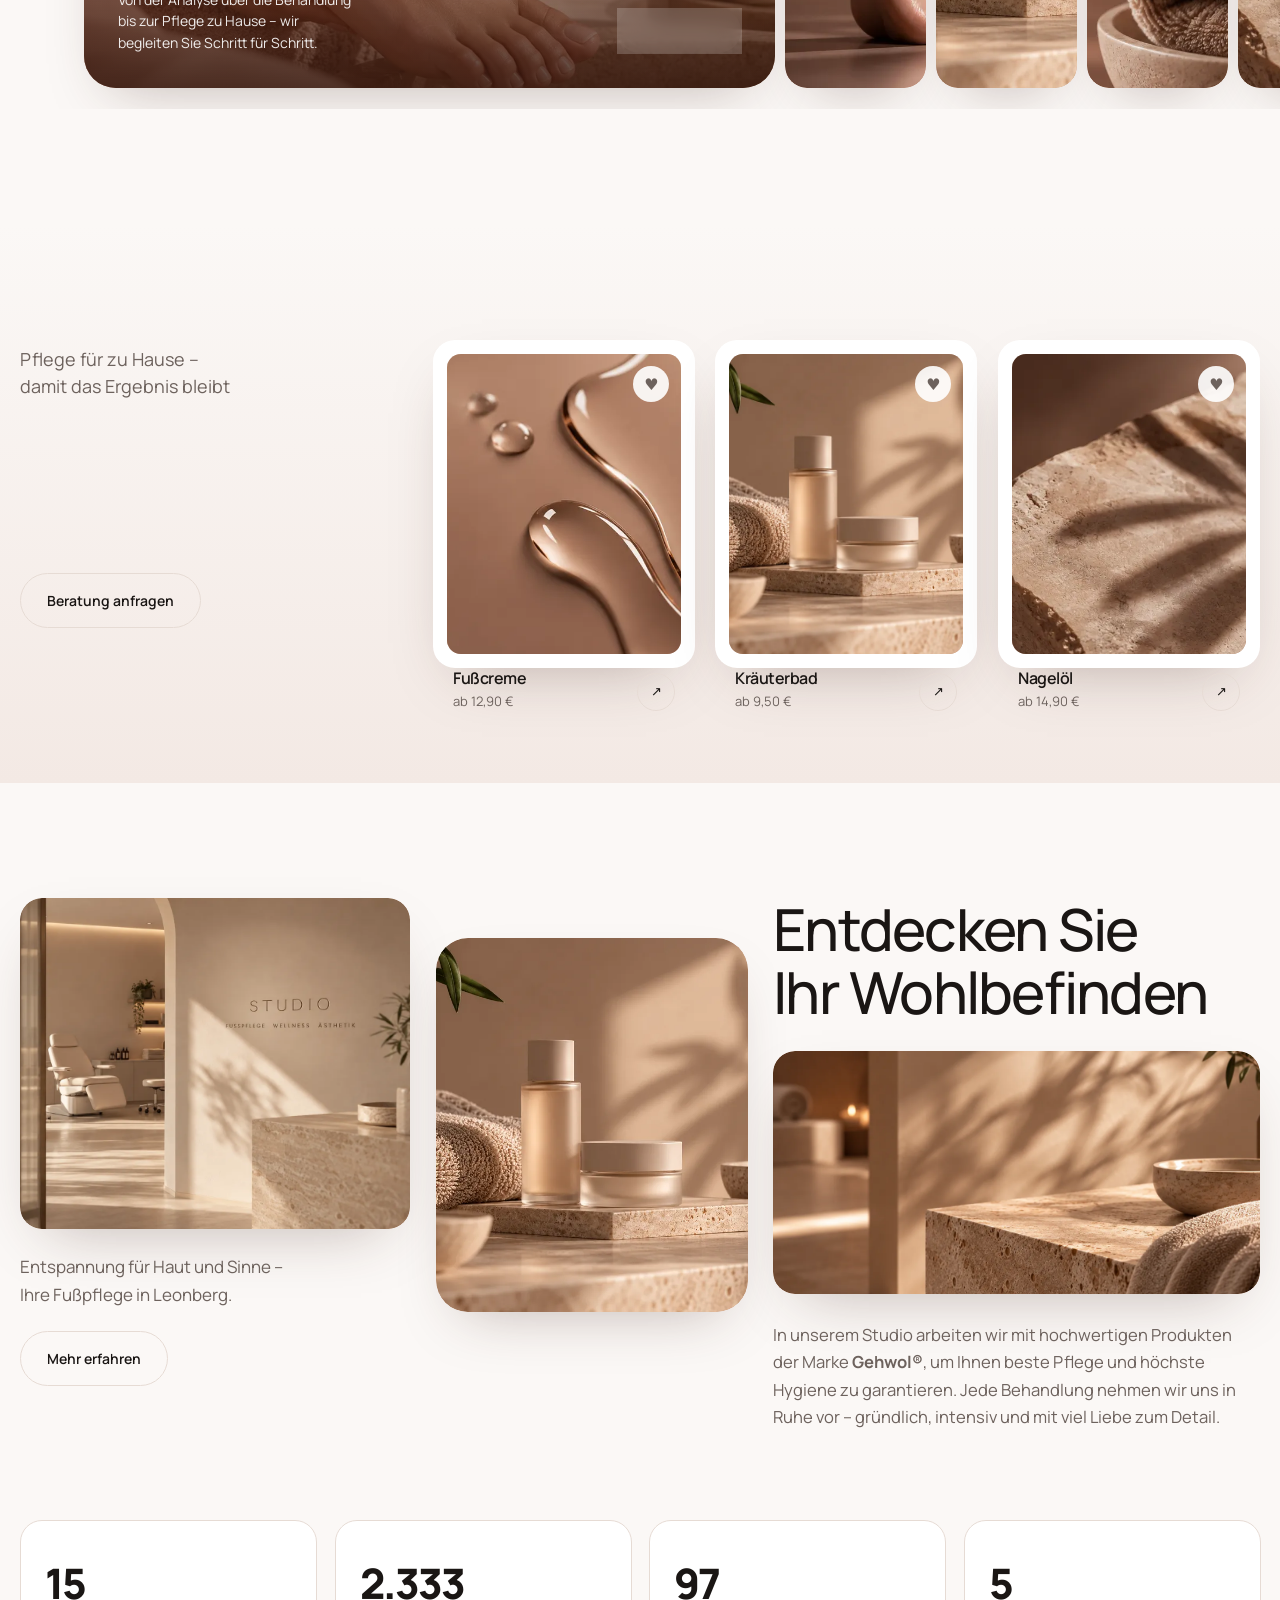
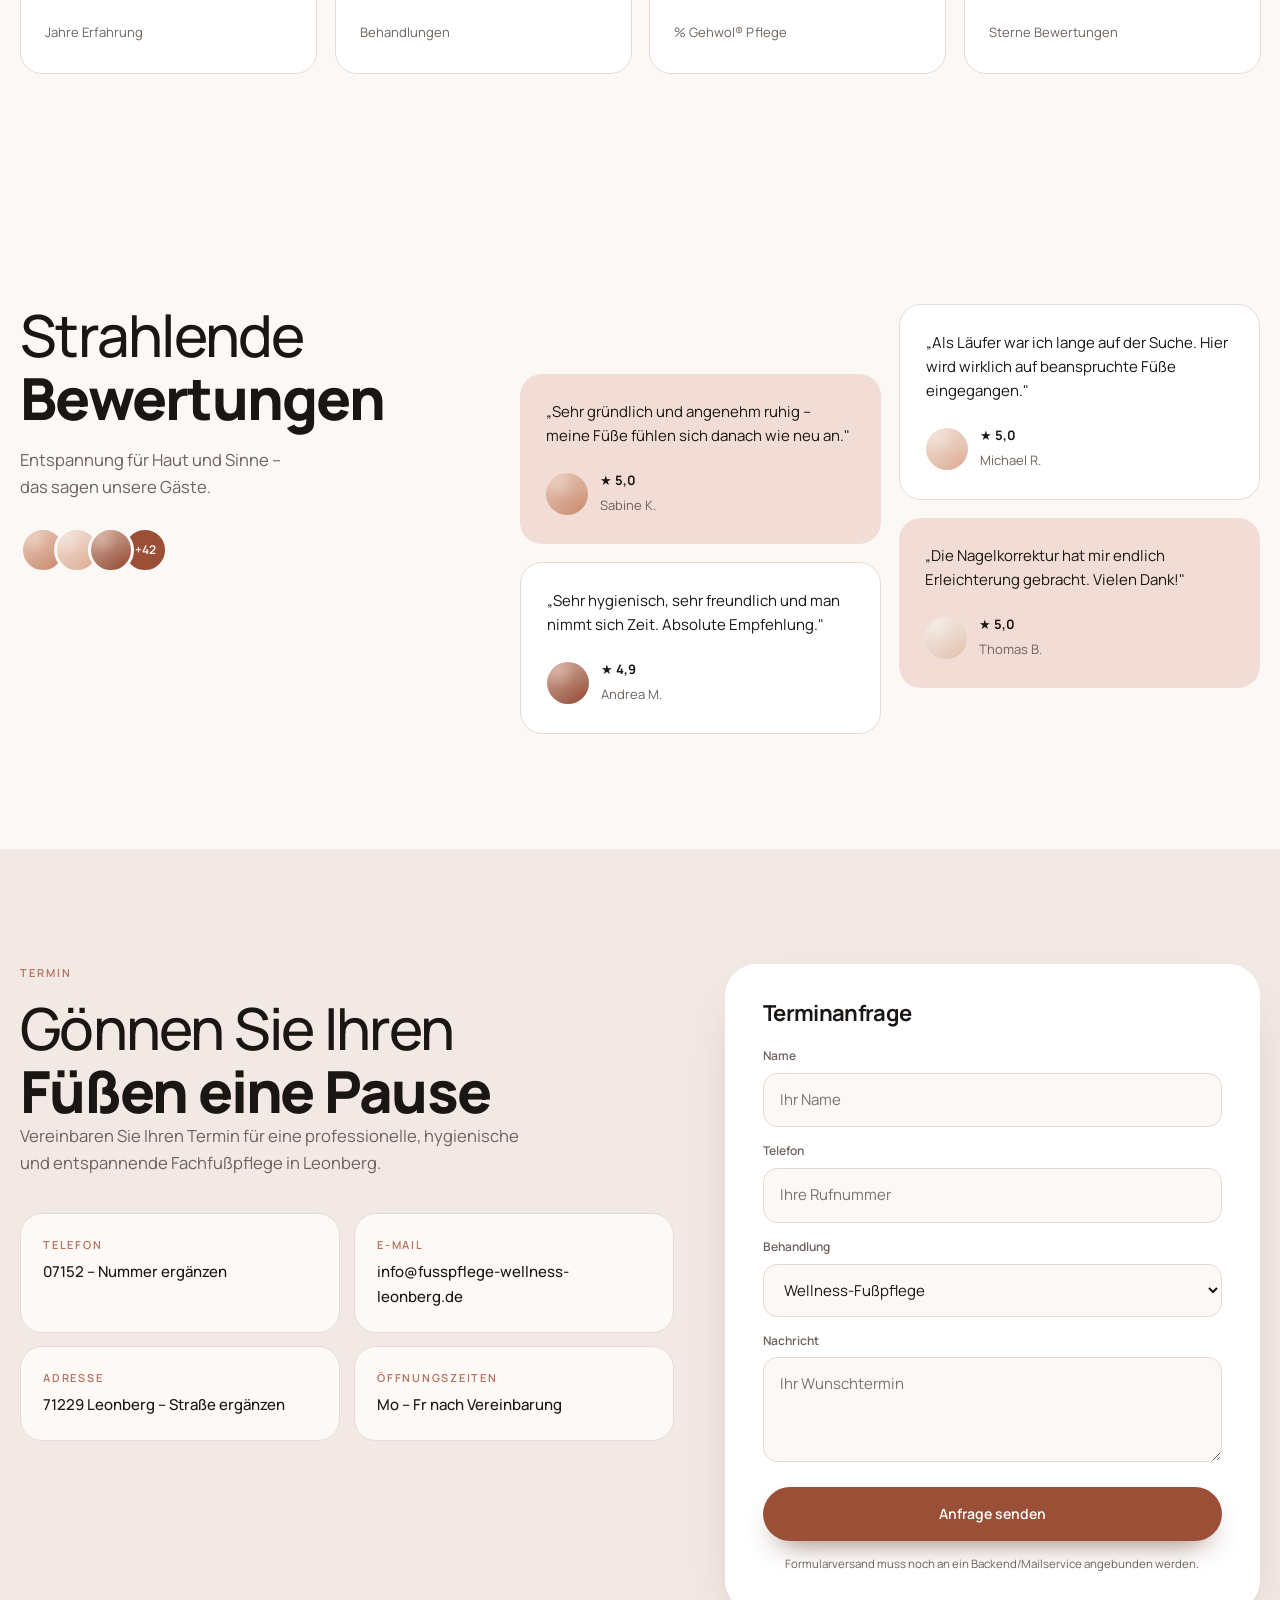
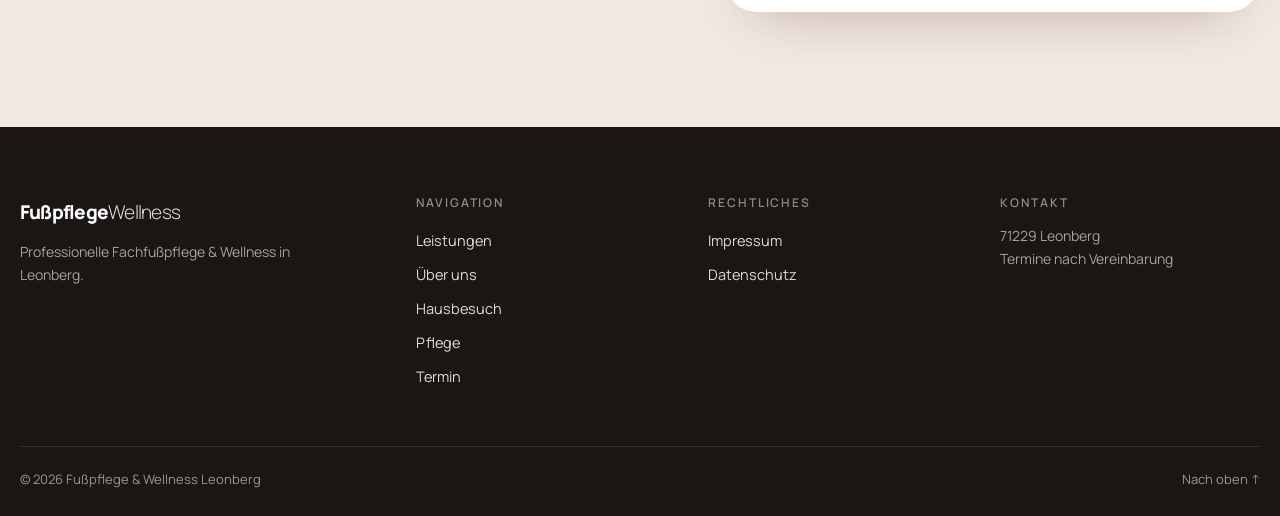
==== commit 1877045c: "Behandlungsliste ohne Spaltensprung, Pfeile bei den Bewertungen entfernt - Die Liste lag auf einem c" ====
--- a/index.html
+++ b/index.html
@@ -167,13 +167,13 @@
   <div class="wrap treatment">
     <h3 class="treatment-title" data-reveal>Das gehört zur Behandlung</h3>
     <ul class="treatment-list">
-      <li data-tile="up" style="--d:0ms"><i>✻</i><span>Gründliche Fußpflege bei <strong>Hornhaut</strong> und Druckstellen</span></li>
-      <li data-tile="up" style="--d:70ms"><i>✻</i><span>Pflege von <strong>verdickten Nägeln</strong> und Holznägeln</span></li>
-      <li data-tile="up" style="--d:140ms"><i>✻</i><span>Korrekte Kürzung und Formung der Nägel</span></li>
-      <li data-tile="up" style="--d:210ms"><i>✻</i><span>Sanfte Entfernung von <strong>Hühneraugen</strong></span></li>
-      <li data-tile="up" style="--d:280ms"><i>✻</i><span>Linderung bei leichten Beschwerden und Schmerzen am Fuß</span></li>
-      <li data-tile="up" style="--d:350ms"><i>✻</i><span><strong>Wellness-Fußpflege</strong> inkl. Kräuter-Fußbad und Peeling</span></li>
-      <li data-tile="up" style="--d:420ms"><i>✻</i><span>Entspannende Fußmassage mit <strong>Gehwol®</strong>-Produkten zum Abschluss</span></li>
+      <li data-reveal style="--d:0ms"><i>✻</i><span>Gründliche Fußpflege bei <strong>Hornhaut</strong> und Druckstellen</span></li>
+      <li data-reveal style="--d:70ms"><i>✻</i><span>Pflege von <strong>verdickten Nägeln</strong> und Holznägeln</span></li>
+      <li data-reveal style="--d:140ms"><i>✻</i><span>Korrekte Kürzung und Formung der Nägel</span></li>
+      <li data-reveal style="--d:210ms"><i>✻</i><span>Sanfte Entfernung von <strong>Hühneraugen</strong></span></li>
+      <li data-reveal style="--d:280ms"><i>✻</i><span>Linderung bei leichten Beschwerden und Schmerzen am Fuß</span></li>
+      <li data-reveal style="--d:350ms"><i>✻</i><span><strong>Wellness-Fußpflege</strong> inkl. Kräuter-Fußbad und Peeling</span></li>
+      <li data-reveal style="--d:420ms"><i>✻</i><span>Entspannende Fußmassage mit <strong>Gehwol®</strong>-Produkten zum Abschluss</span></li>
     </ul>
   </div>
 </section>
@@ -357,10 +357,6 @@
           <p>„Die Nagelkorrektur hat mir endlich Erleichterung gebracht. Vielen Dank!"</p>
           <footer><span class="av ph ph-d"></span><div><b>★ 5,0</b><span>Thomas B.</span></div></footer>
         </blockquote>
-        <div class="rnav" data-tile="right" style="--d:480ms">
-          <button class="hs-btn" aria-label="Zurück">←</button>
-          <button class="hs-btn hs-btn-dark" aria-label="Weiter">→</button>
-        </div>
       </div>
     </div>
   </div>
--- a/assets/css/style.css
+++ b/assets/css/style.css
@@ -295,9 +295,13 @@
 .treatment{margin-top:clamp(46px,6vw,80px);
   display:grid;grid-template-columns:.72fr 1.55fr;gap:clamp(28px,4vw,60px);align-items:start}
 .treatment-title{font-size:clamp(20px,2vw,26px);font-weight:700;letter-spacing:-.02em}
-.treatment-list{list-style:none;margin:0;padding:0;
-  columns:2;column-gap:clamp(28px,4vw,56px)}
-.treatment-list li{break-inside:avoid;display:flex;gap:12px;align-items:flex-start;
+/* Festes Raster statt columns: bei columns verteilt der Browser die Punkte neu,
+   waehrend sie nacheinander erscheinen - sie sprangen dabei in die zweite
+   Spalte. Mit grid steht jede Position von Anfang an fest. */
+.treatment-list{list-style:none;margin:0;padding:0;display:grid;
+  grid-template-columns:repeat(2,minmax(0,1fr));grid-template-rows:repeat(4,auto);
+  grid-auto-flow:column;column-gap:clamp(28px,4vw,56px)}
+.treatment-list li{display:flex;gap:12px;align-items:flex-start;
   padding:11px 0;border-bottom:1px solid var(--line);font-size:15px;line-height:1.5}
 .treatment-list i{font-style:normal;color:var(--clay);font-size:12px;line-height:1.7;flex:0 0 auto}
 .treatment-list strong{font-weight:700}
@@ -399,9 +403,6 @@
 .review-cards{display:grid;grid-template-columns:repeat(2,1fr);gap:18px;align-items:start}
 .rcol{display:flex;flex-direction:column;gap:18px}
 .rcol-a{padding-top:70px}
-.rnav{display:flex;gap:10px;justify-content:flex-end;margin-top:6px}
-.rnav .hs-btn{background:#fff;border:1px solid var(--line);color:var(--ink)}
-.rnav .hs-btn-dark{background:var(--accent);border-color:var(--accent);color:#fff}
 .rcard{margin:0;background:var(--rose);border-radius:var(--r-m);padding:26px}
 .rcol-a .rcard:last-child,.rcol-b .rcard:first-child{background:#fff;border:1px solid var(--line)}
 .rcard p{font-size:15px;line-height:1.6}
@@ -445,7 +446,7 @@
 @media (max-width:1080px){
   .about-grid,.services-grid,.products-grid,.reviews-grid,.booking-inner,
   .treatment,.homevisit-inner{grid-template-columns:1fr}
-  .treatment-list{columns:1}
+  .treatment-list{grid-template-columns:1fr;grid-template-rows:none;grid-auto-flow:row}
   .svc-stack{aspect-ratio:16/13}
   .svc-card{width:min(430px,74%)}
   .rcol-a{padding-top:0}
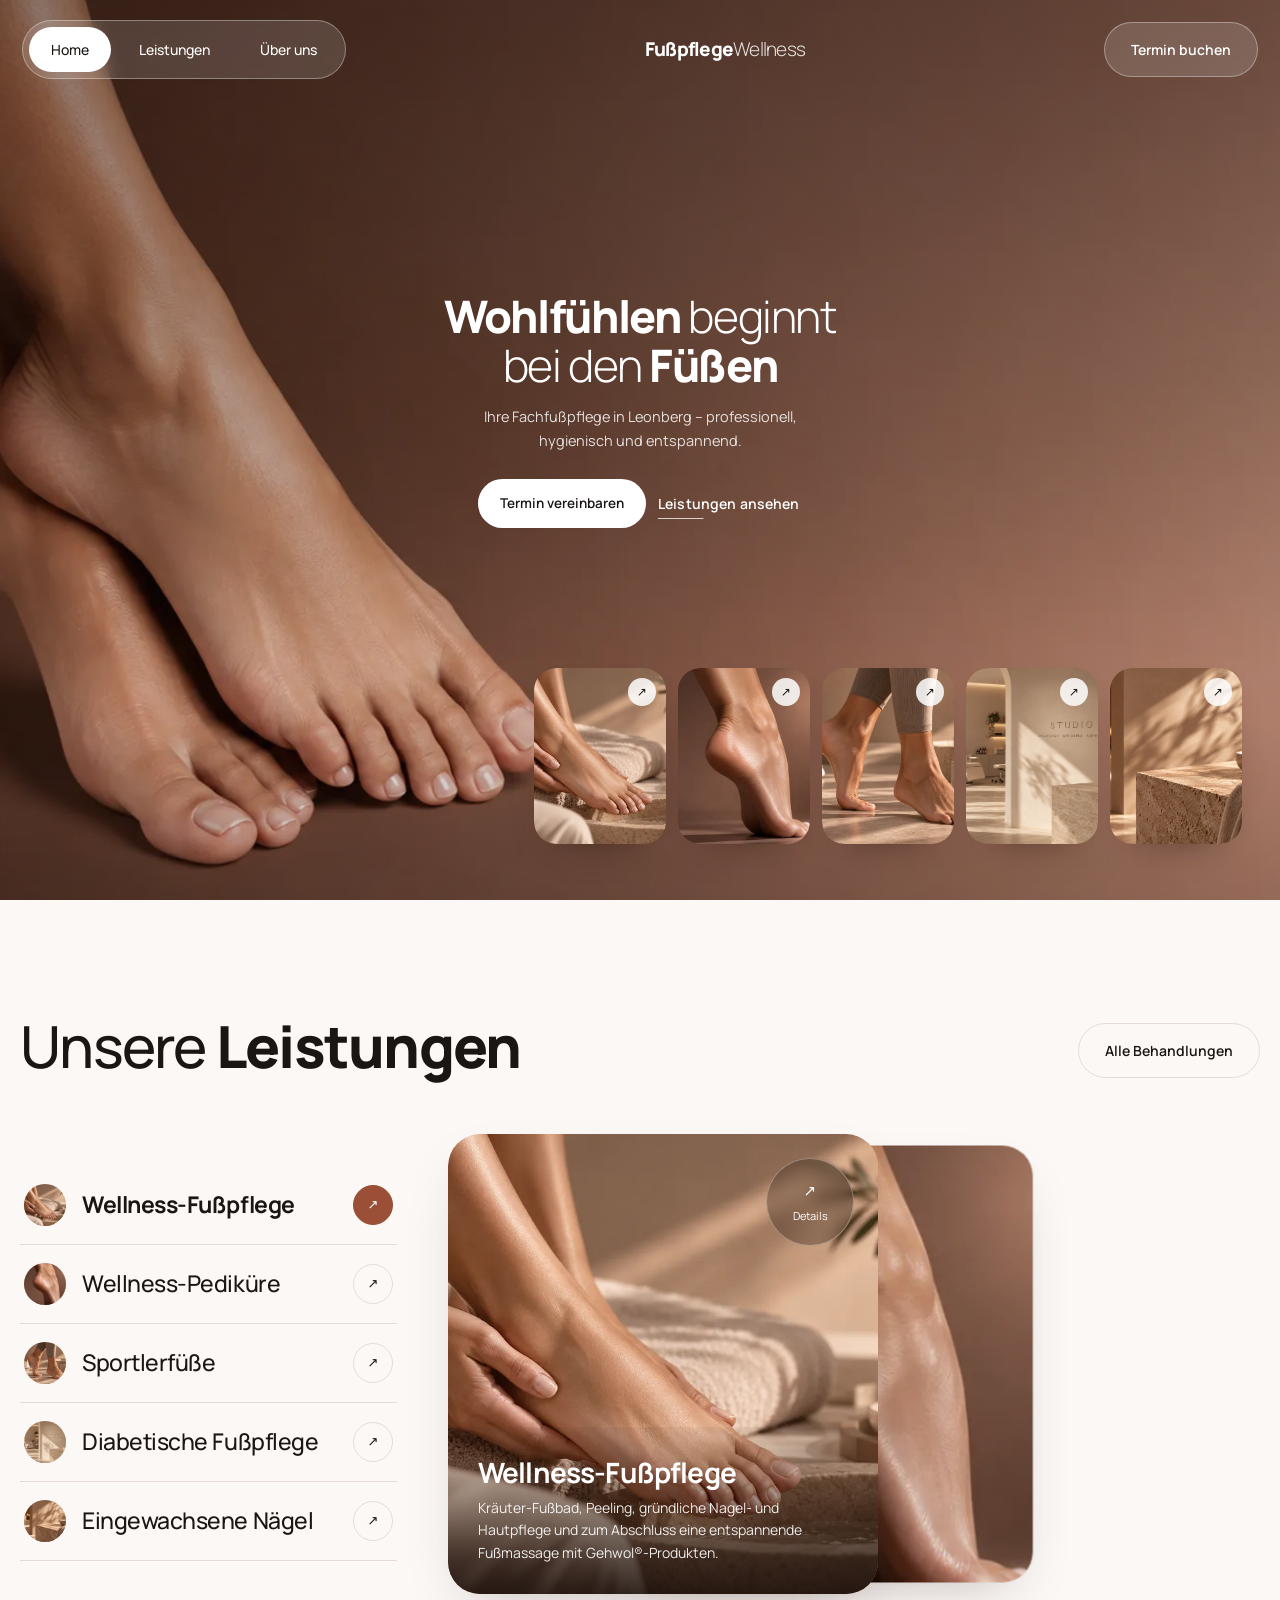
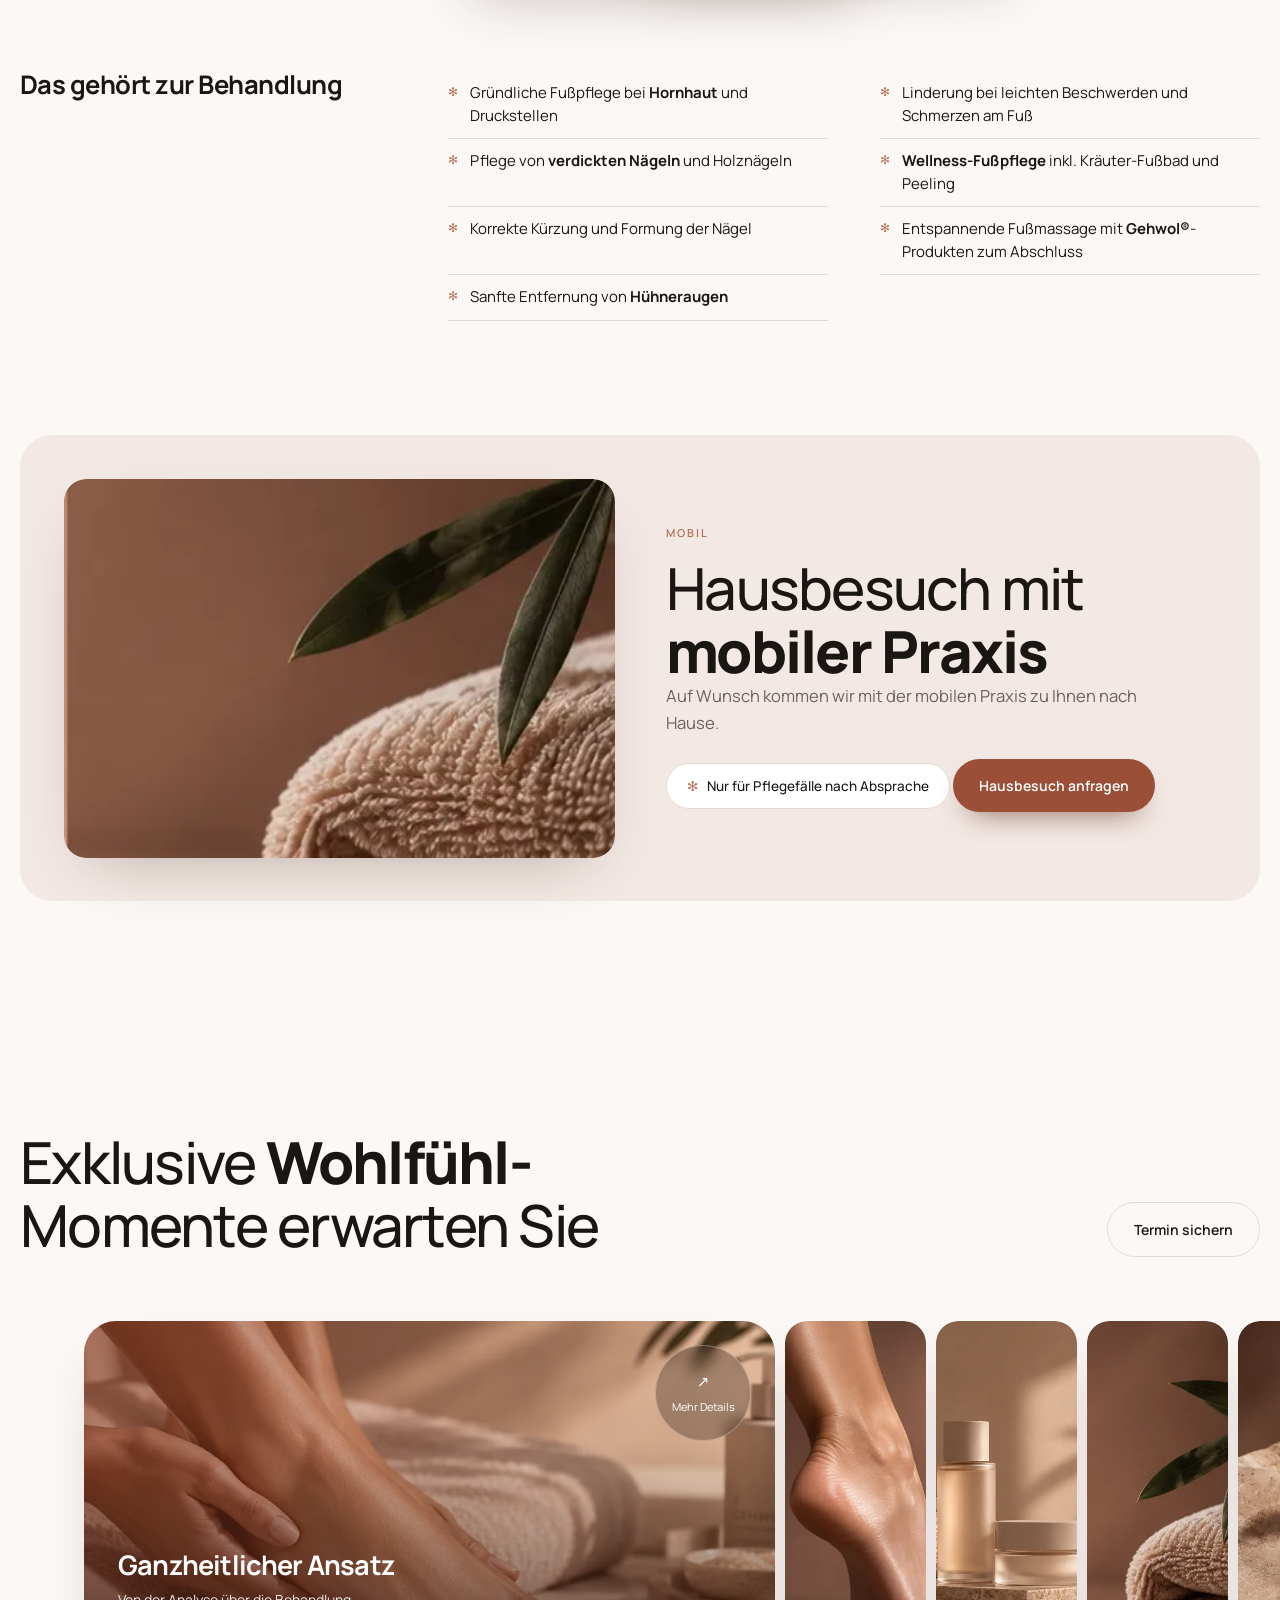
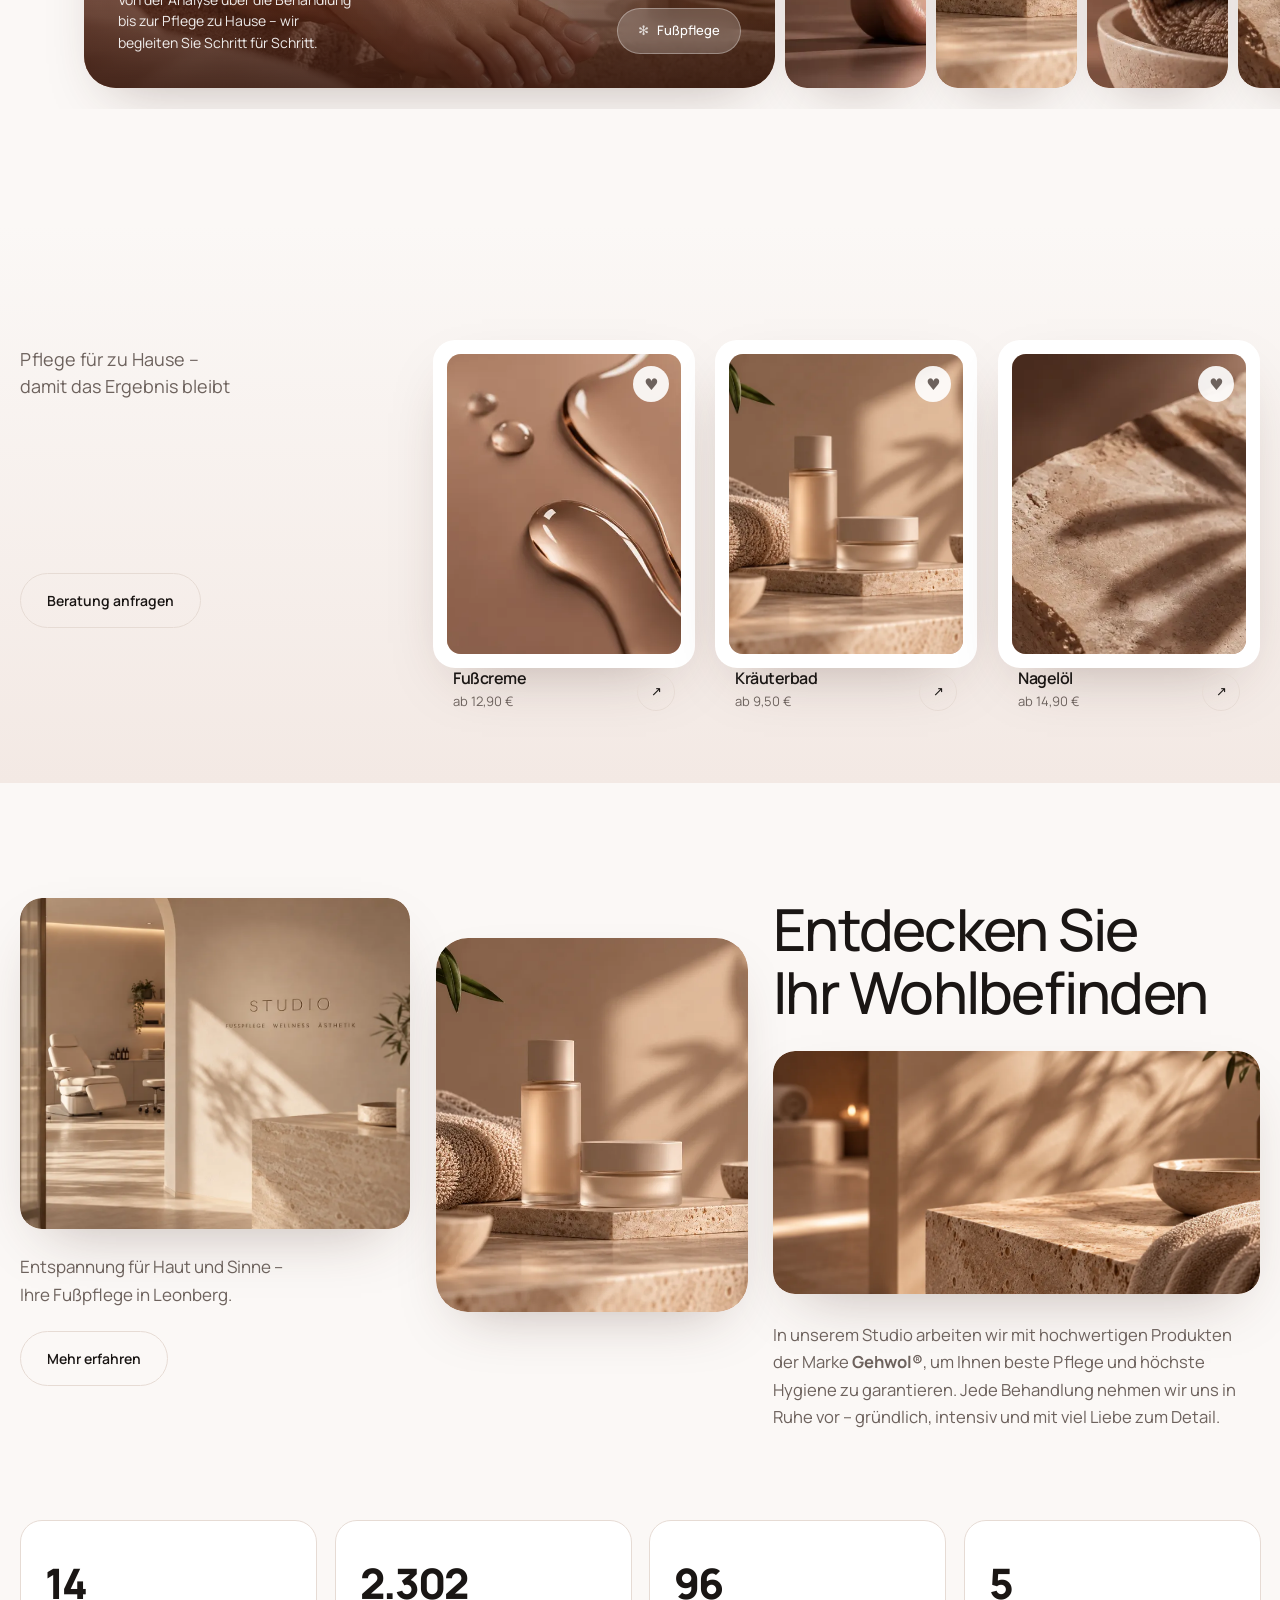
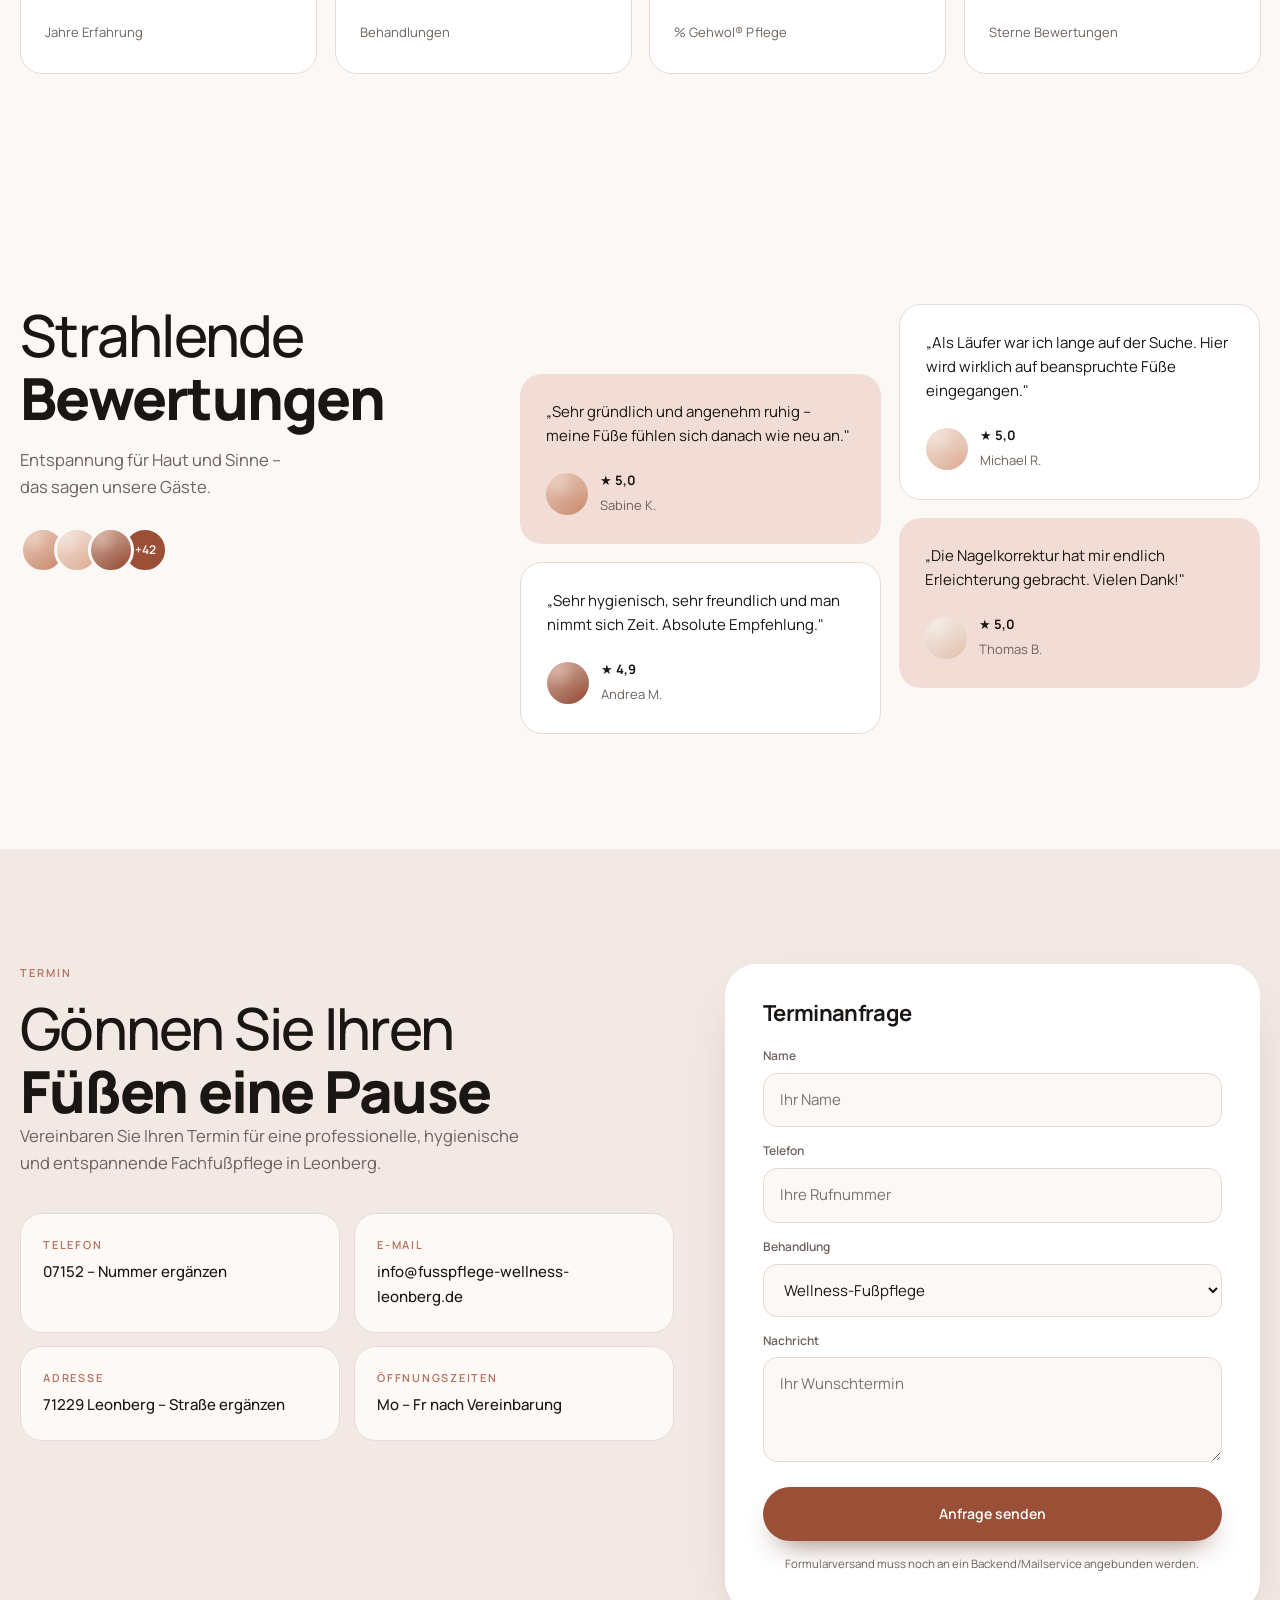
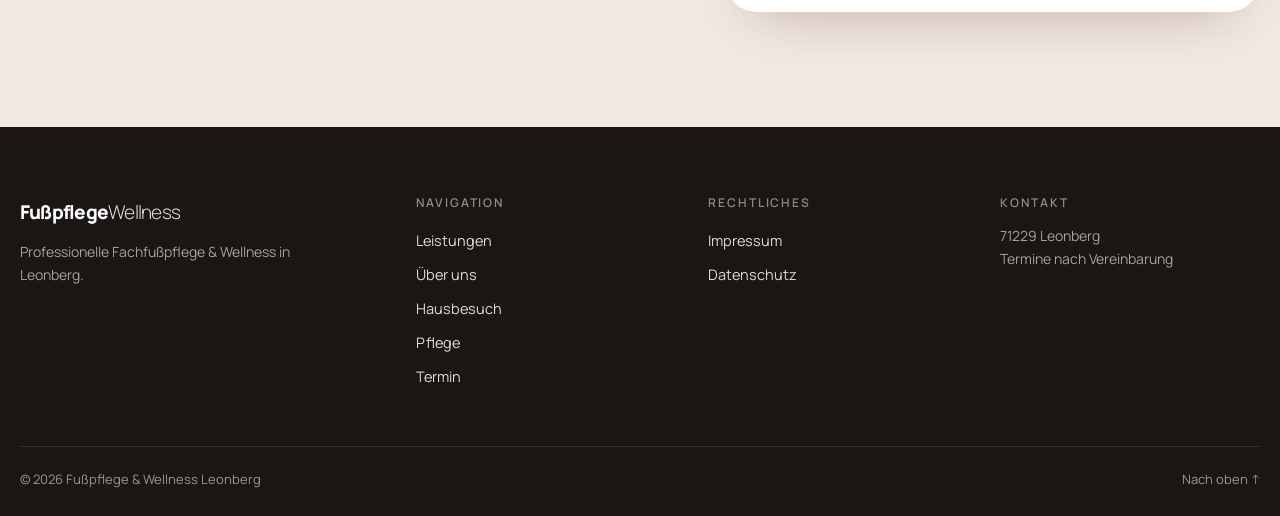
==== commit 7f6181d1: "Fortschrittsbalken am oberen Rand entfernen Der Balken lag als fixiertes Element ueber der Seite und" ====
--- a/index.html
+++ b/index.html
@@ -13,8 +13,6 @@
 <link rel="icon" href="data:image/svg+xml,<svg xmlns='http://www.w3.org/2000/svg' viewBox='0 0 100 100'><text y='.9em' font-size='90'>🌿</text></svg>">
 </head>
 <body>
-
-<div class="progress" id="progress"></div>
 
 <header class="site-header" id="header">
   <div class="nav-shell">
--- a/assets/css/style.css
+++ b/assets/css/style.css
@@ -98,8 +98,6 @@
 .btn-block{width:100%;justify-content:center;margin-top:6px}
 
 /* ============ Header ============ */
-.progress{position:fixed;top:0;left:0;height:3px;width:0;z-index:100;
-  background:linear-gradient(90deg,var(--clay),var(--nude));transition:width .1s linear}
 .site-header{position:fixed;top:14px;left:0;right:0;z-index:90;
   display:flex;align-items:center;justify-content:space-between;gap:20px;
   width:min(100% - 32px,1520px);margin-inline:auto;
